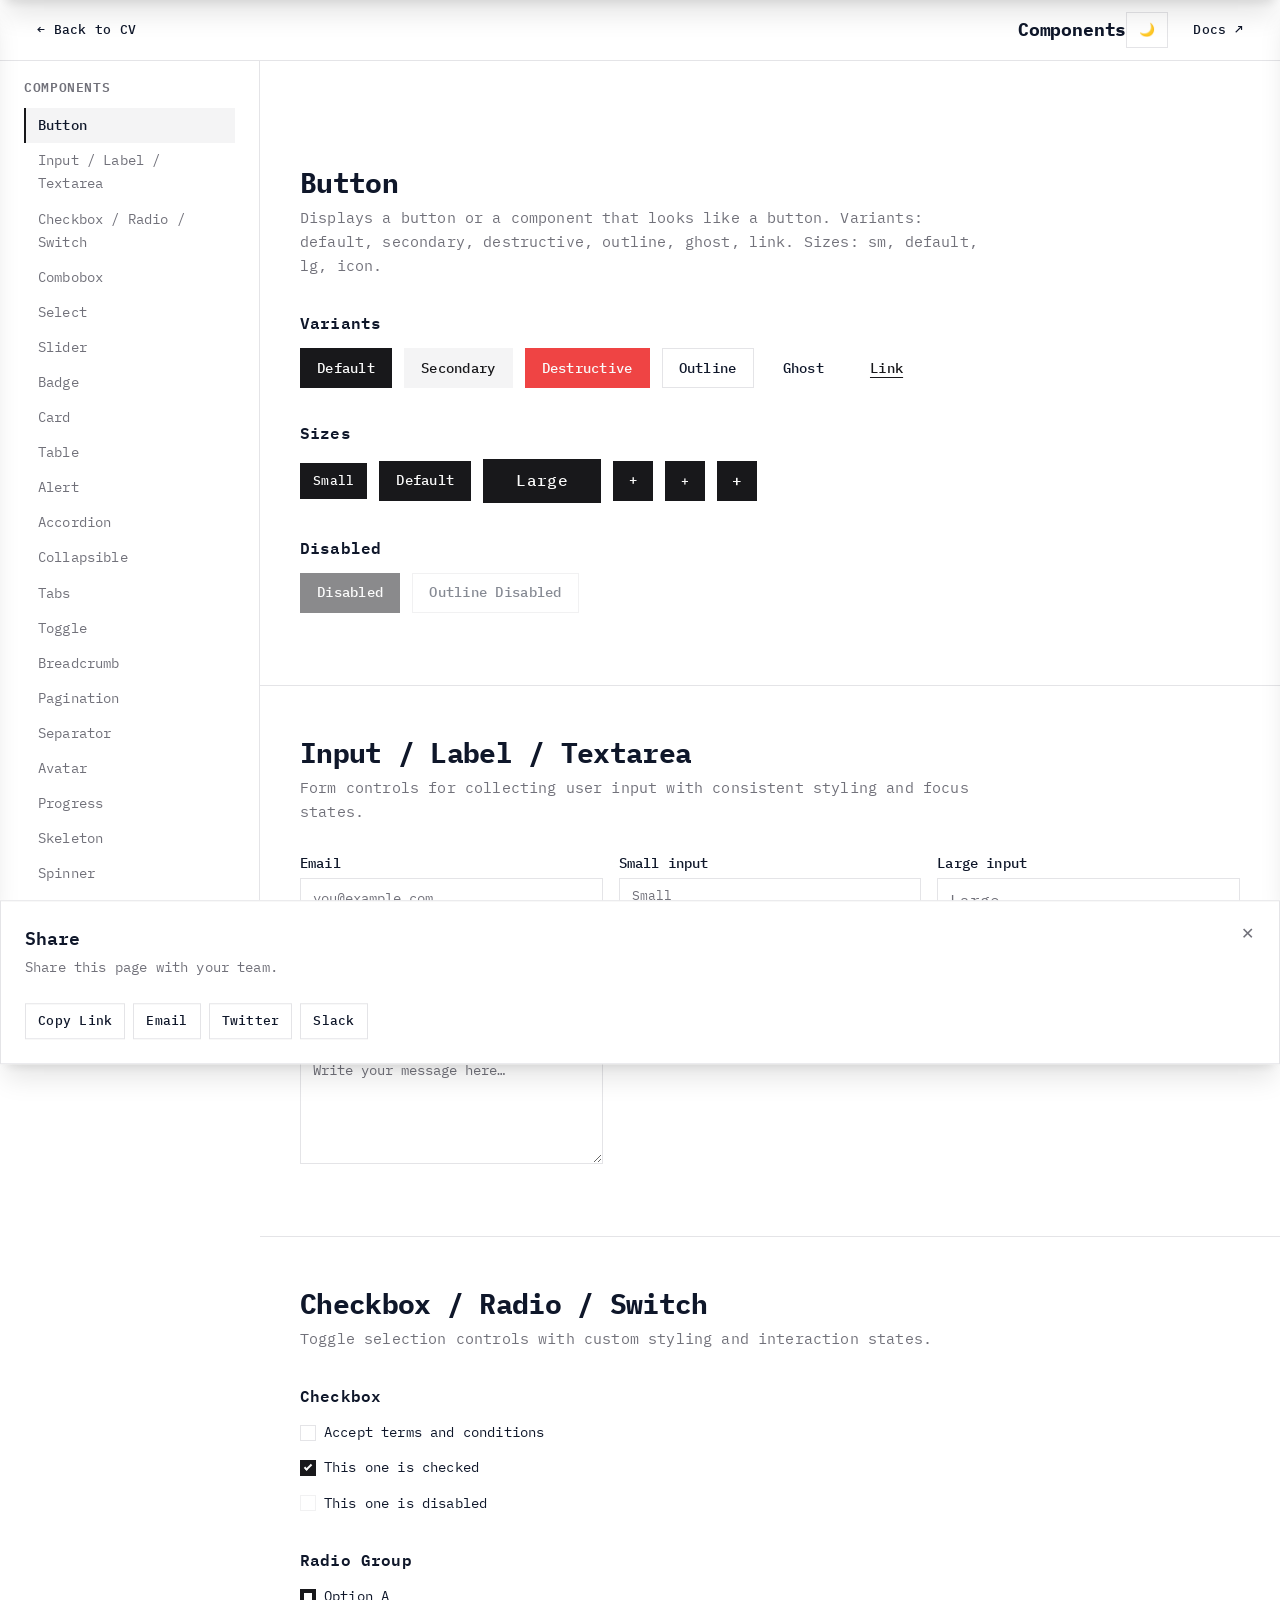
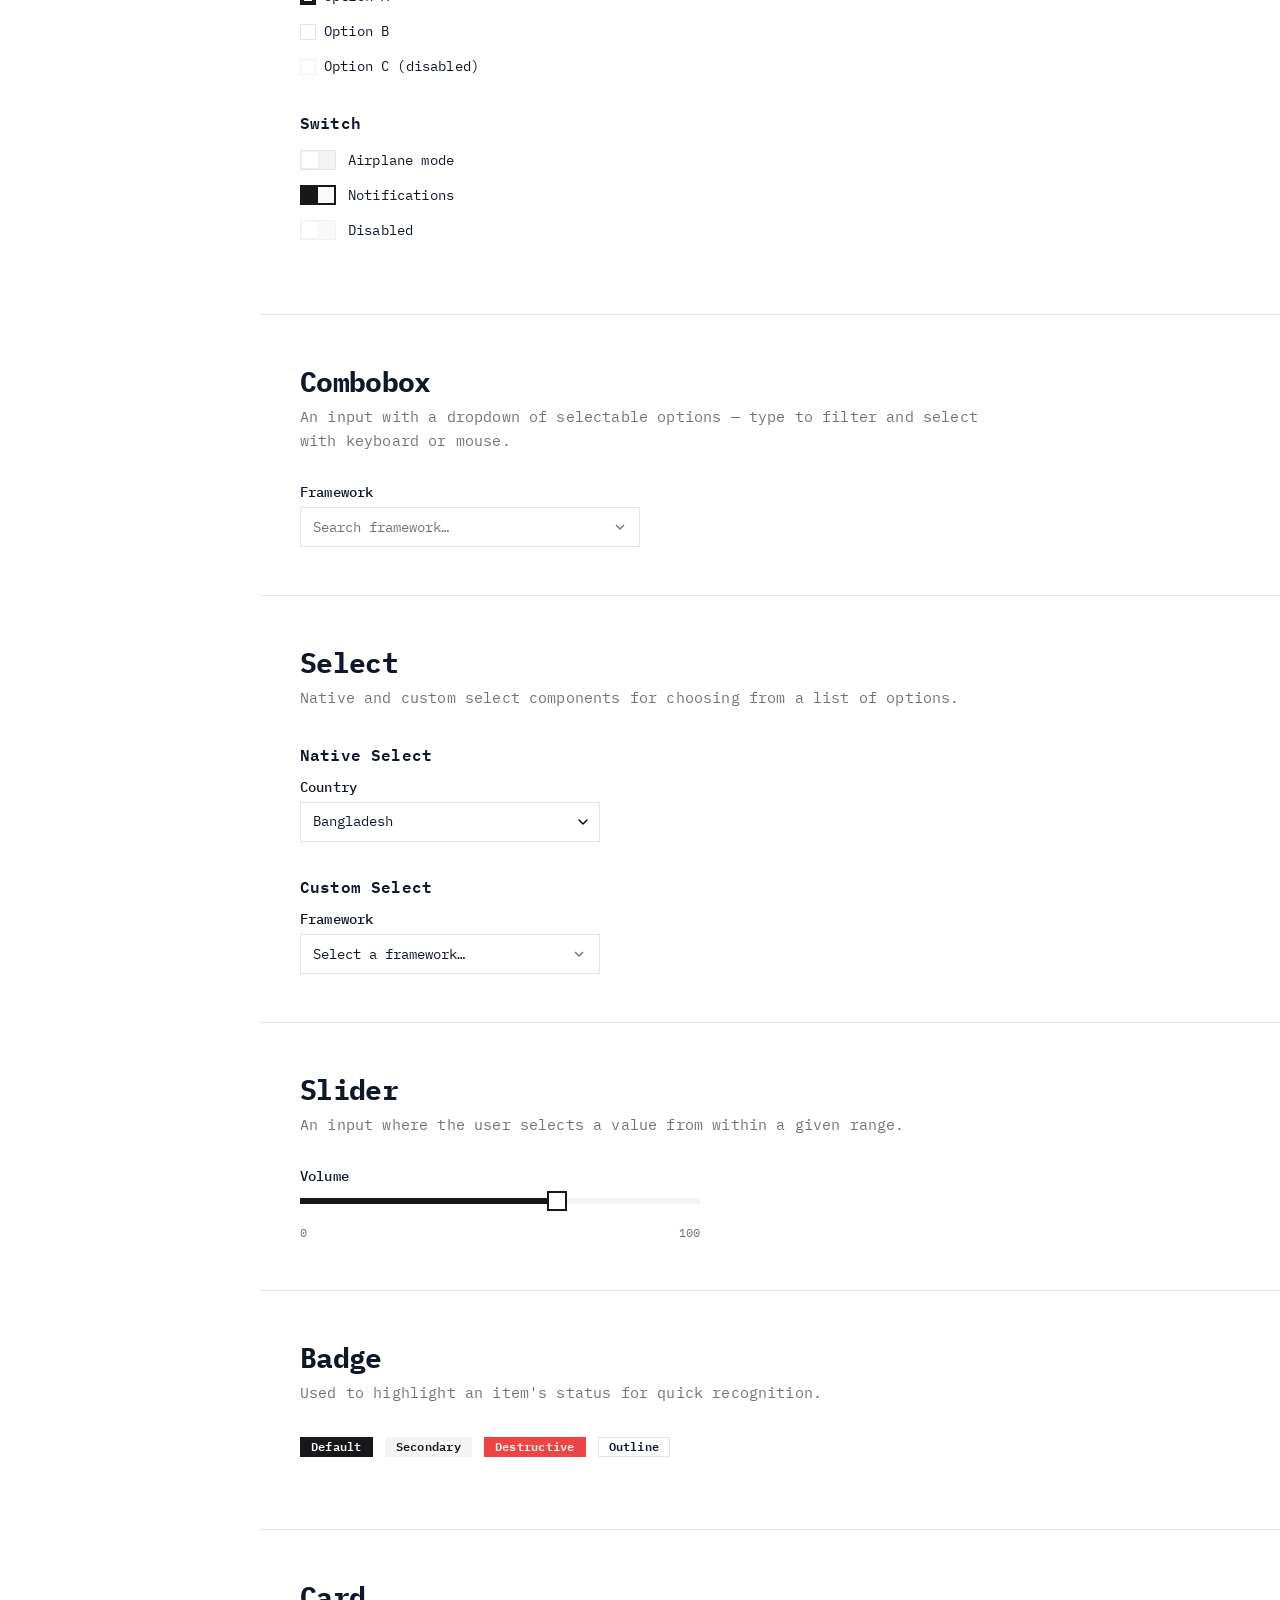
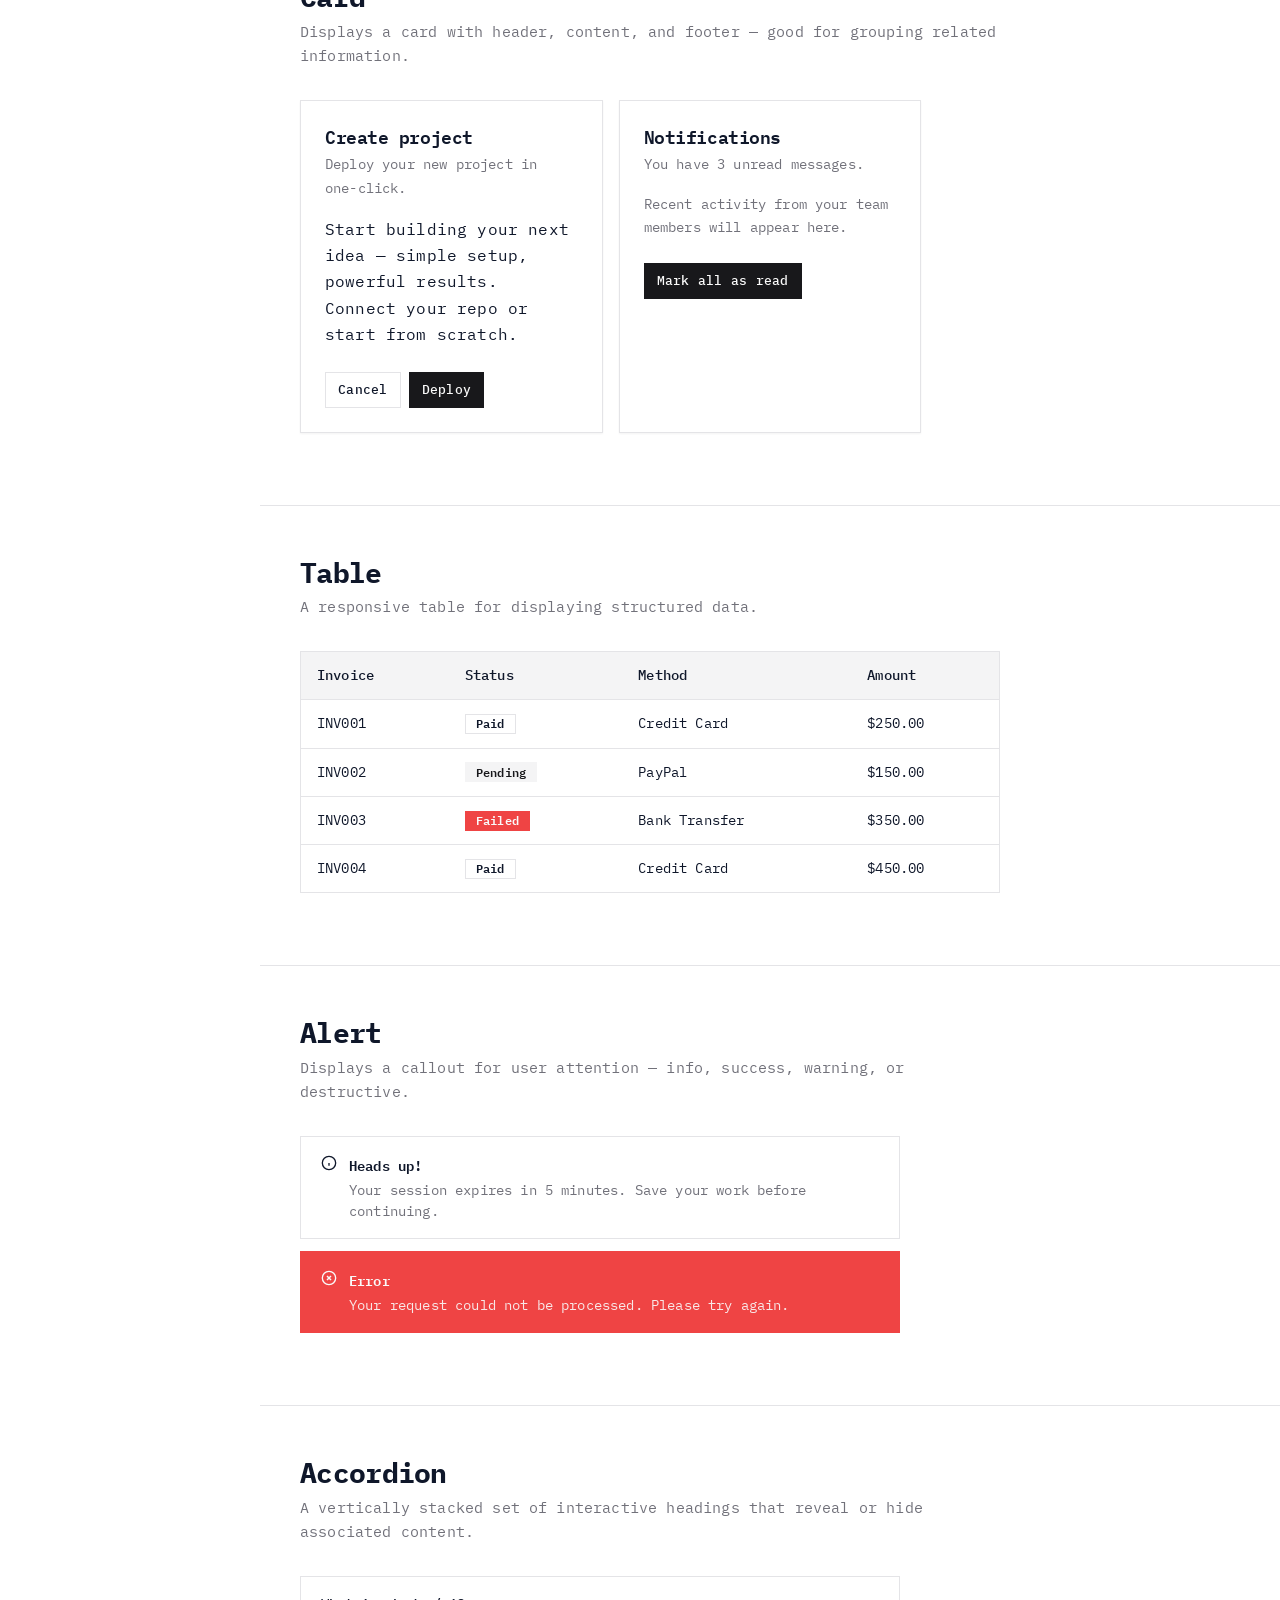
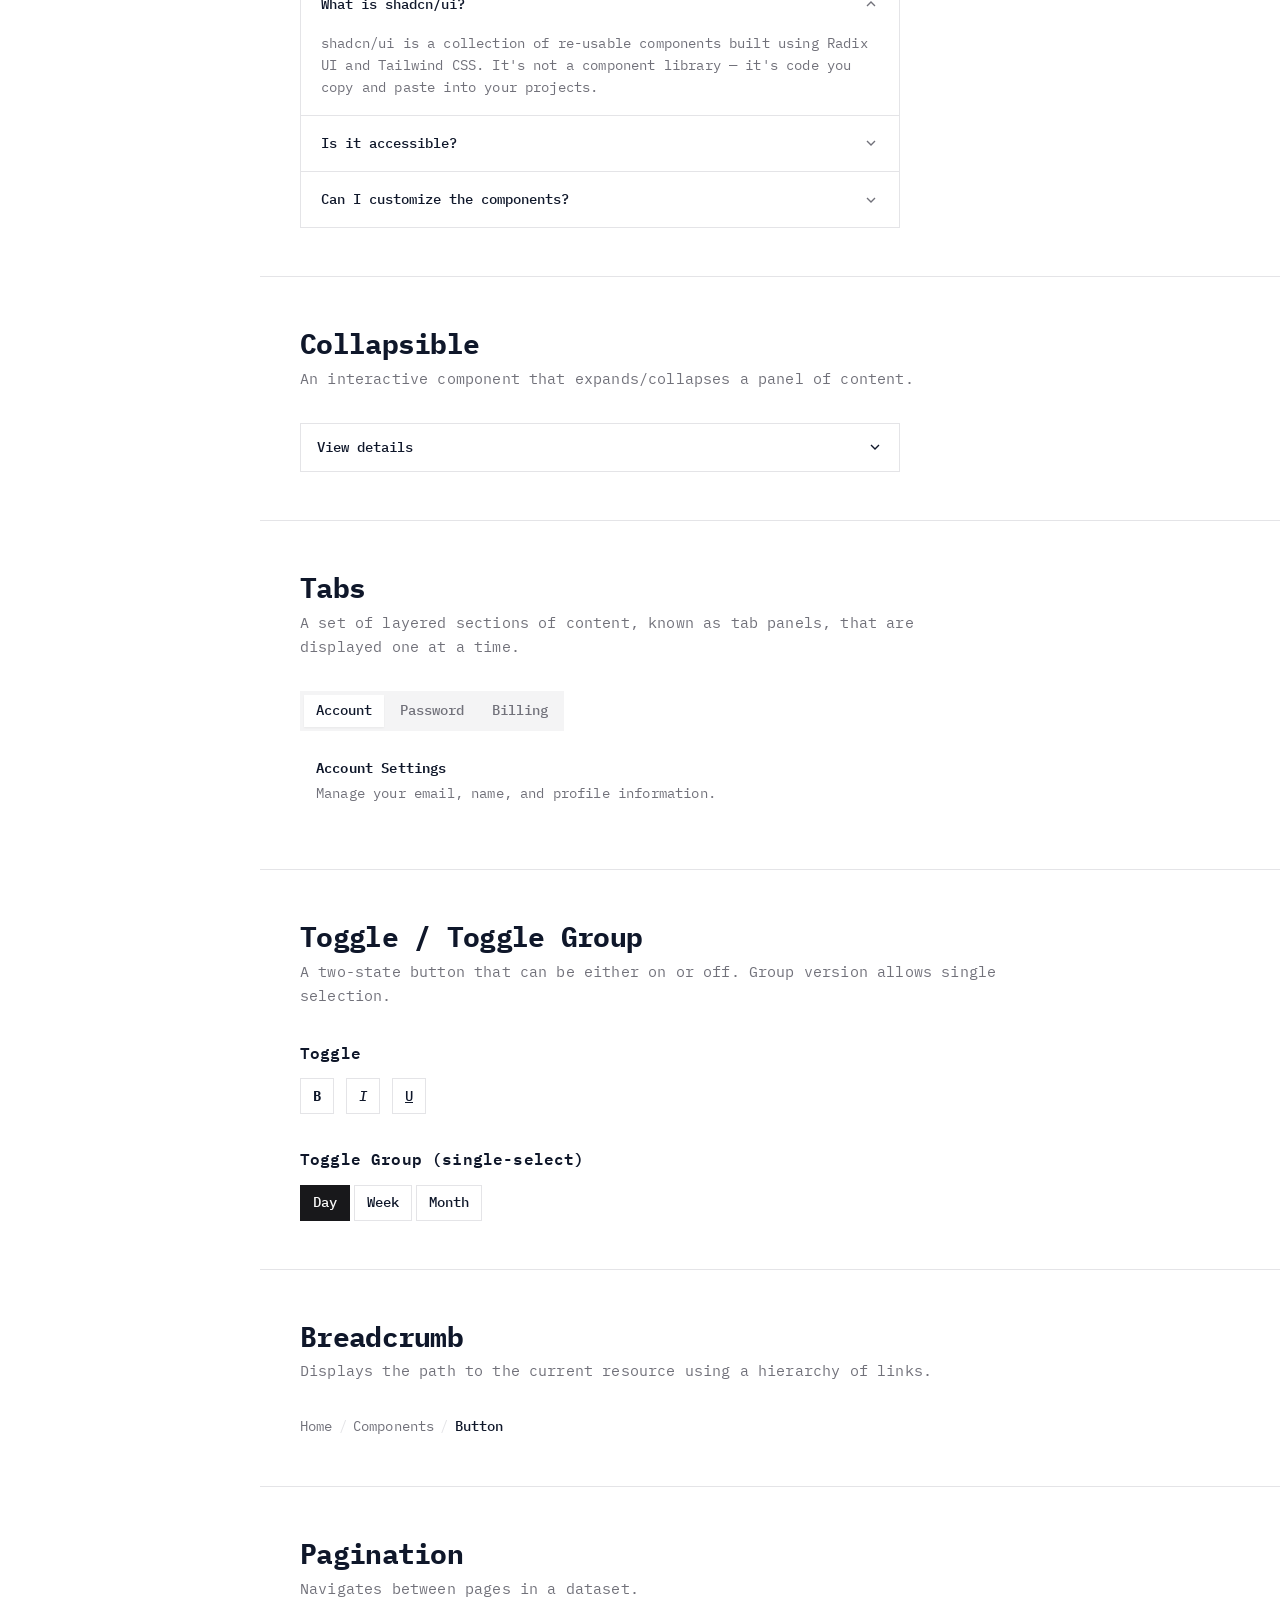
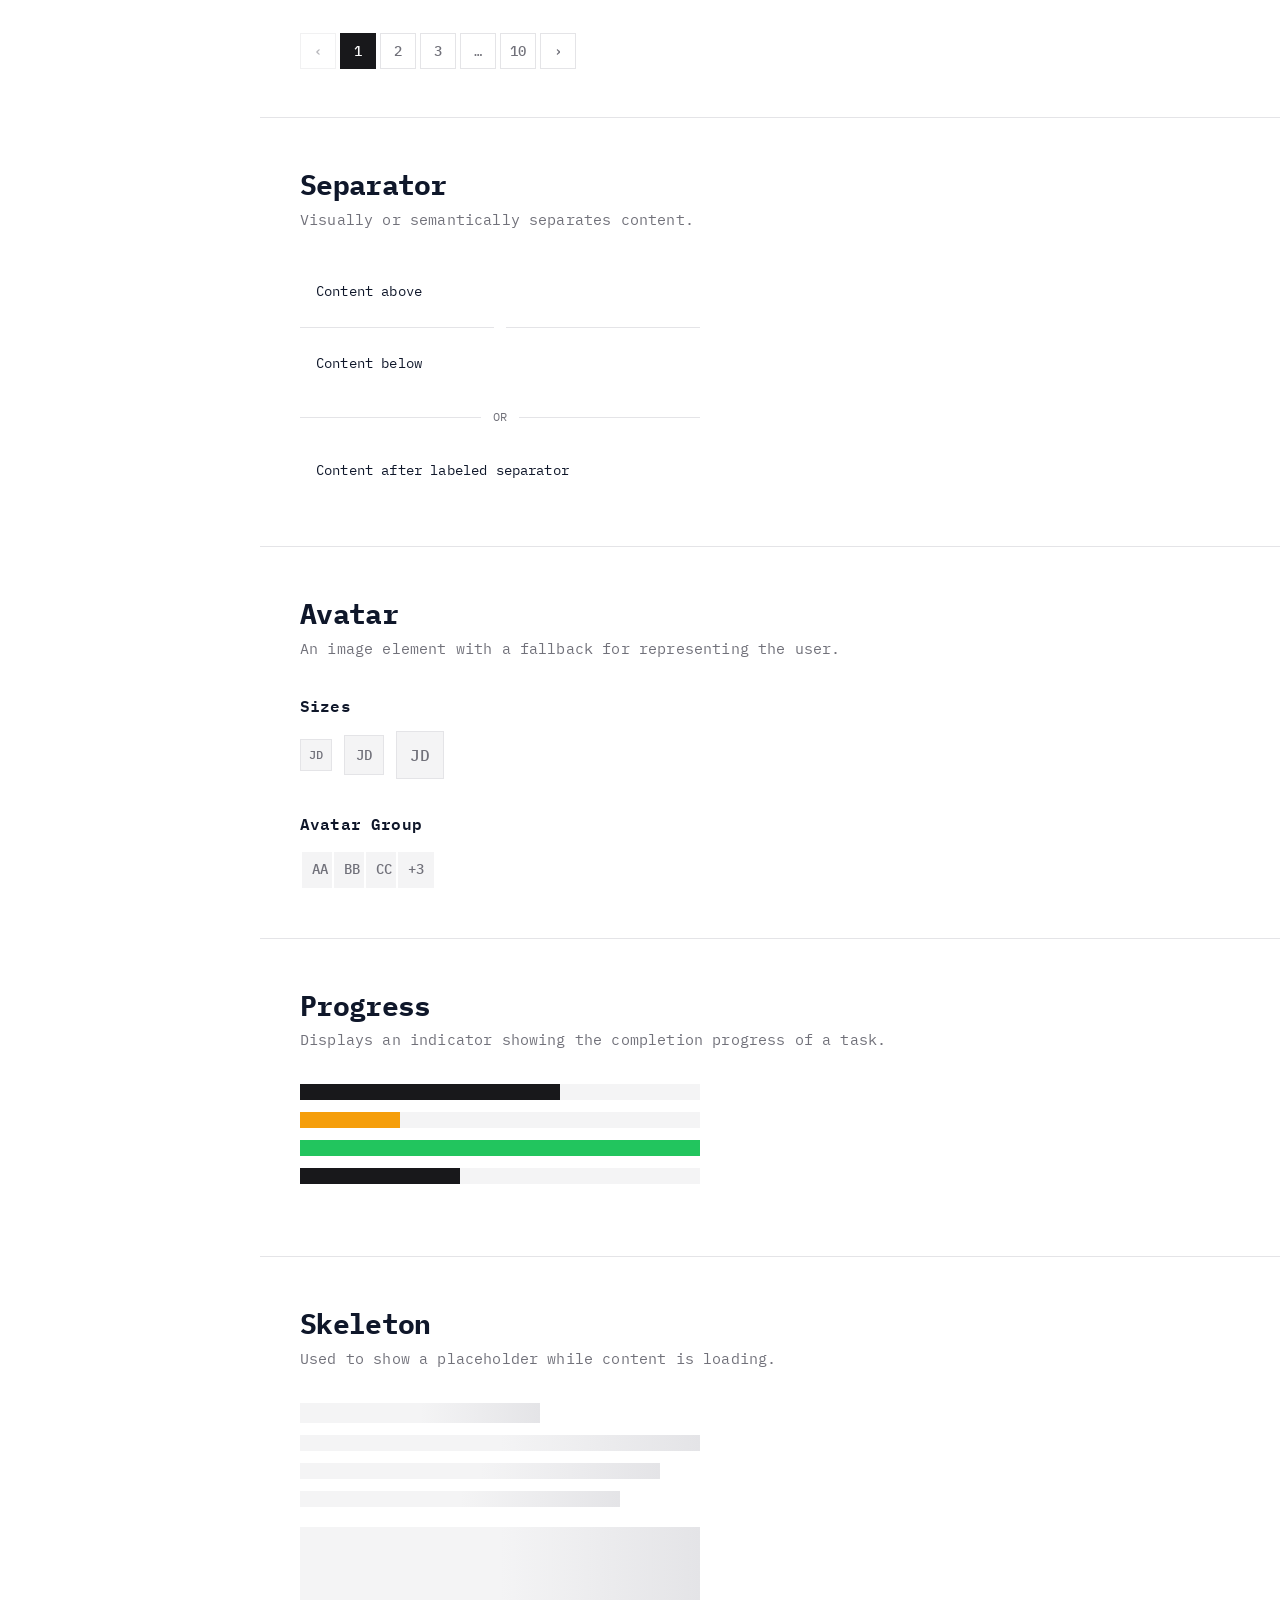
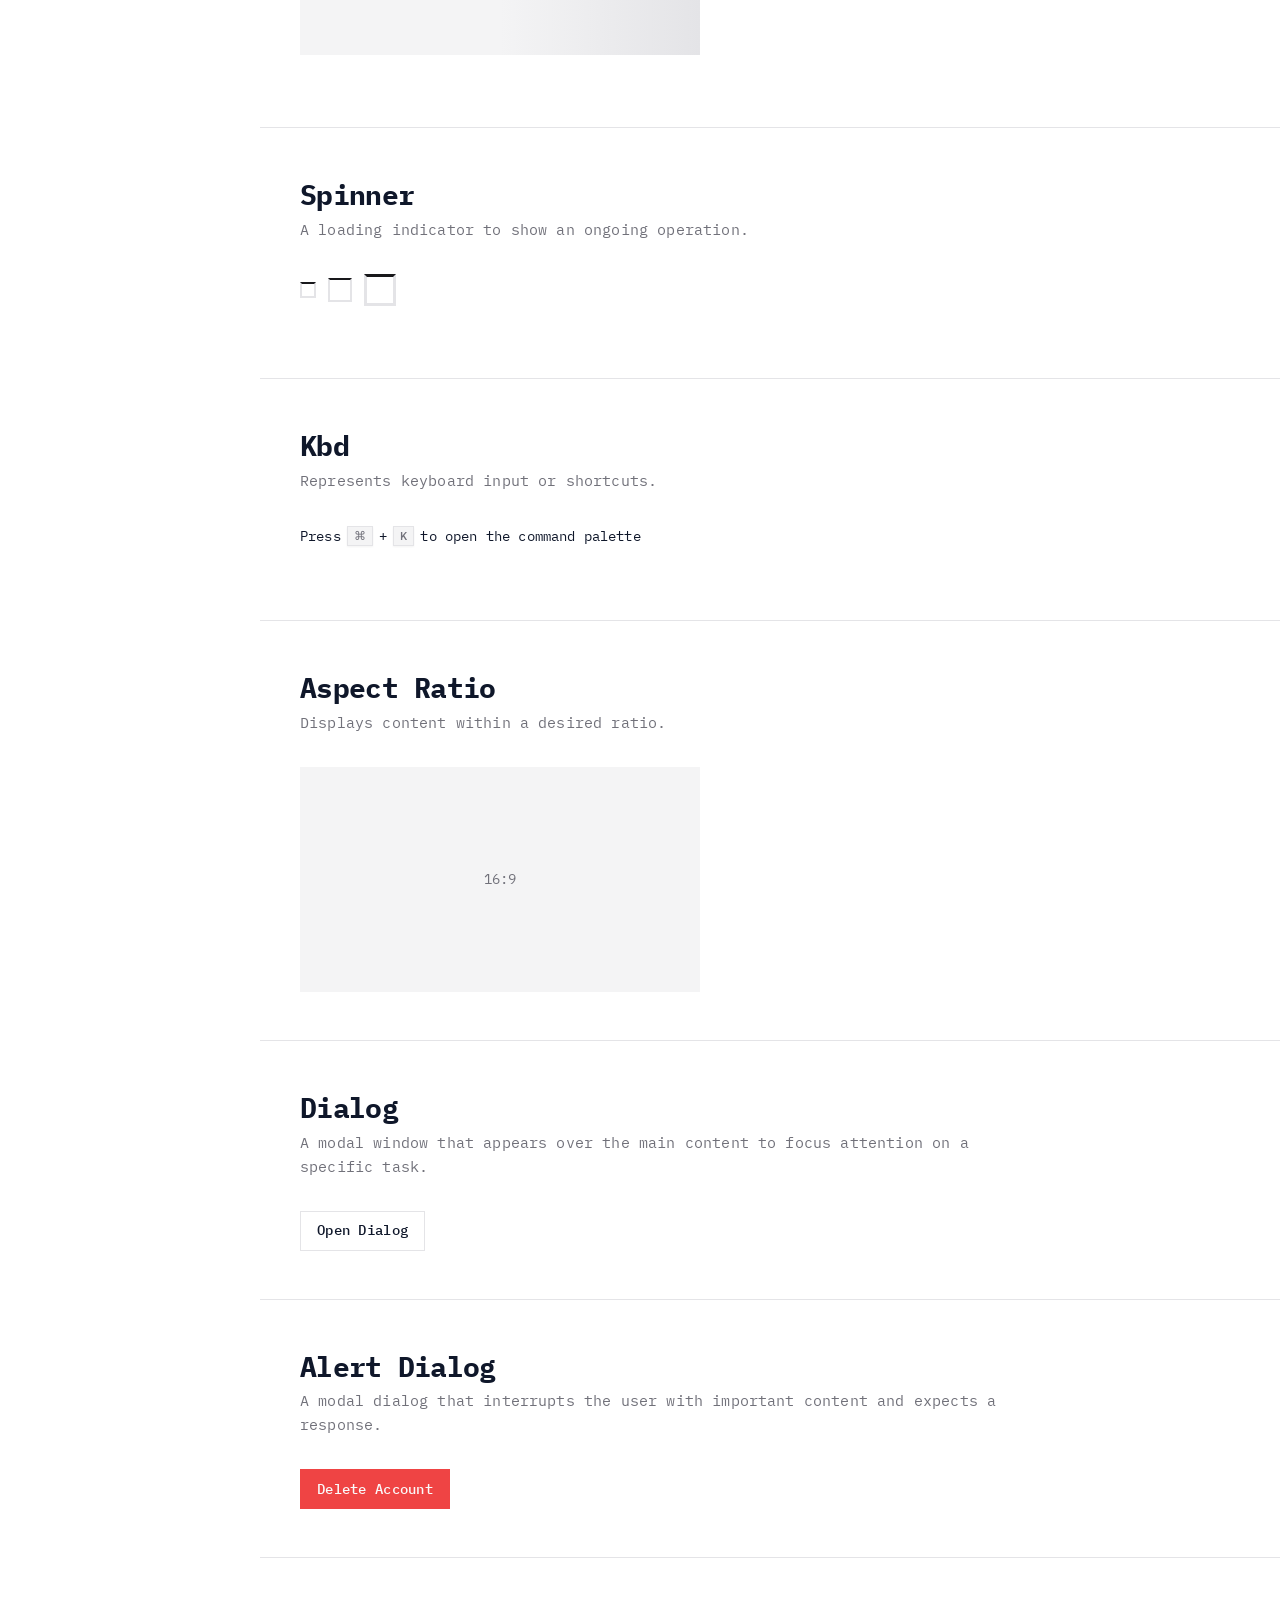
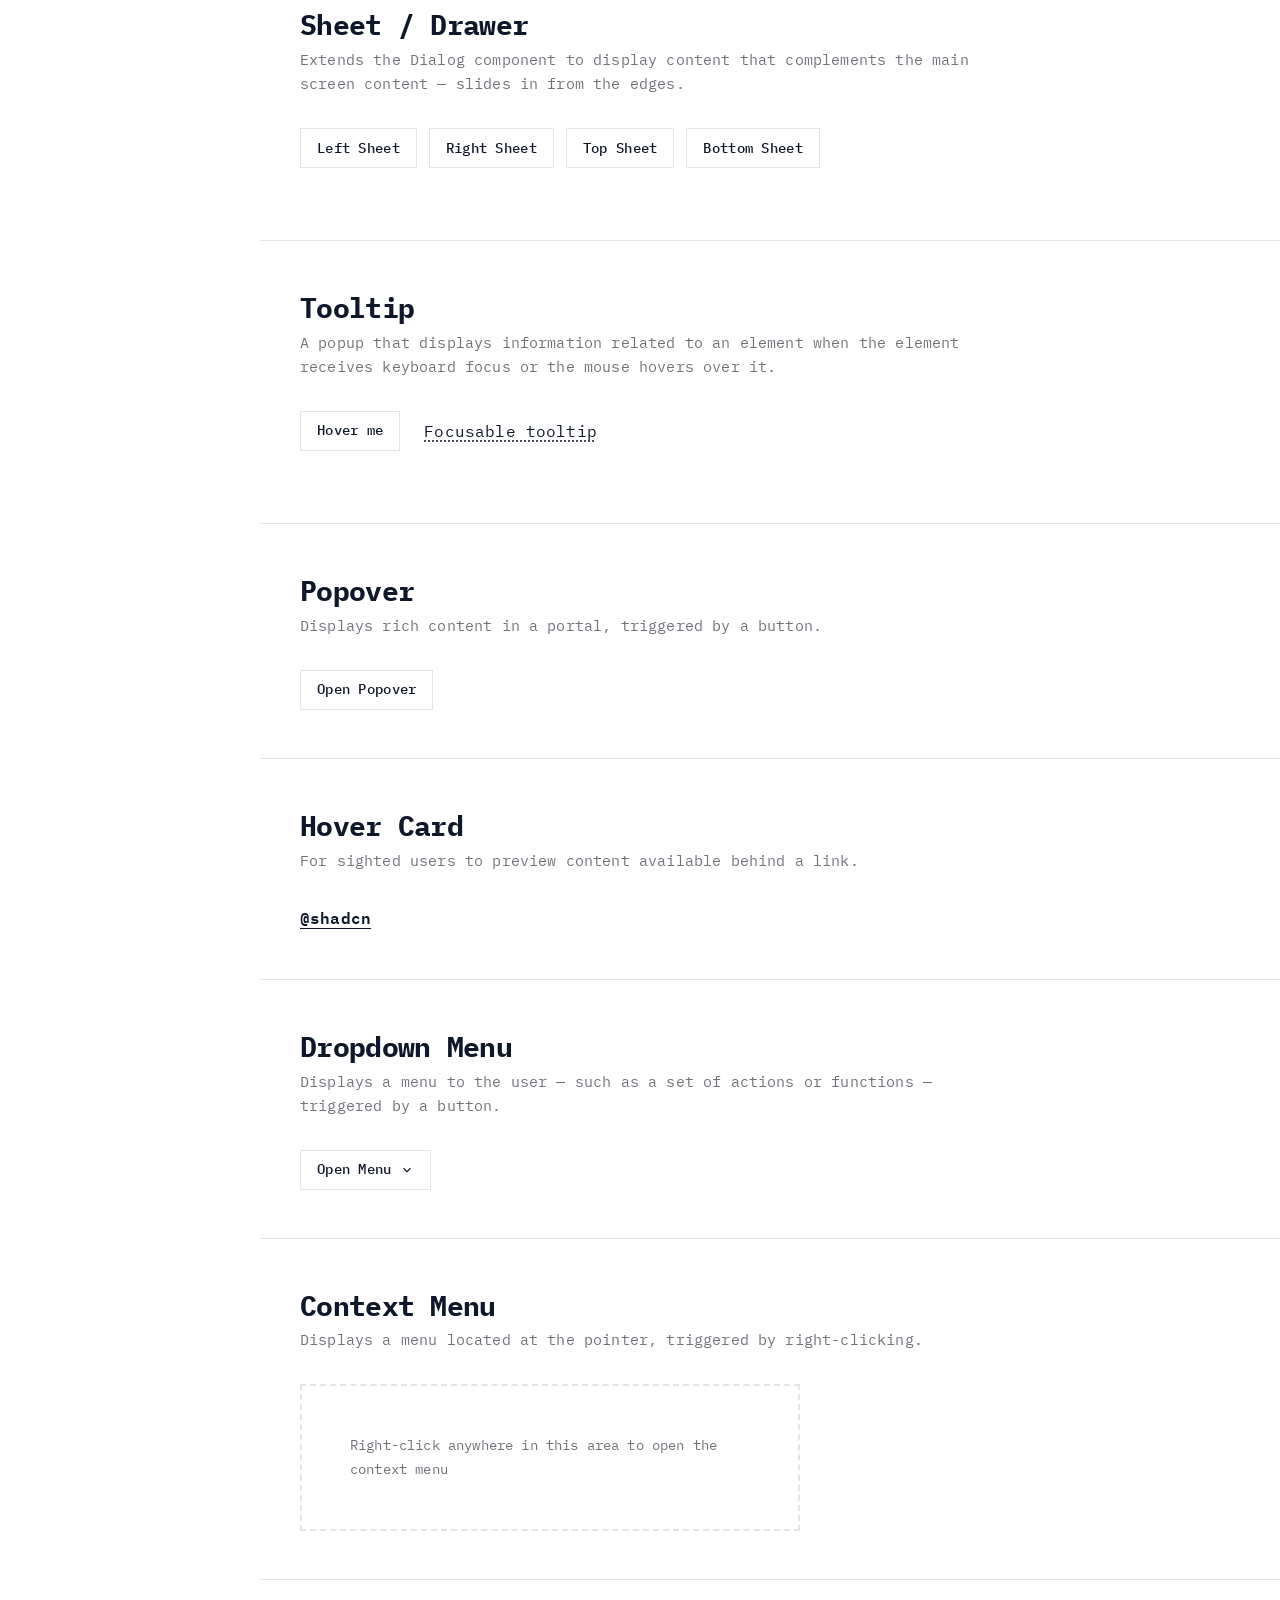
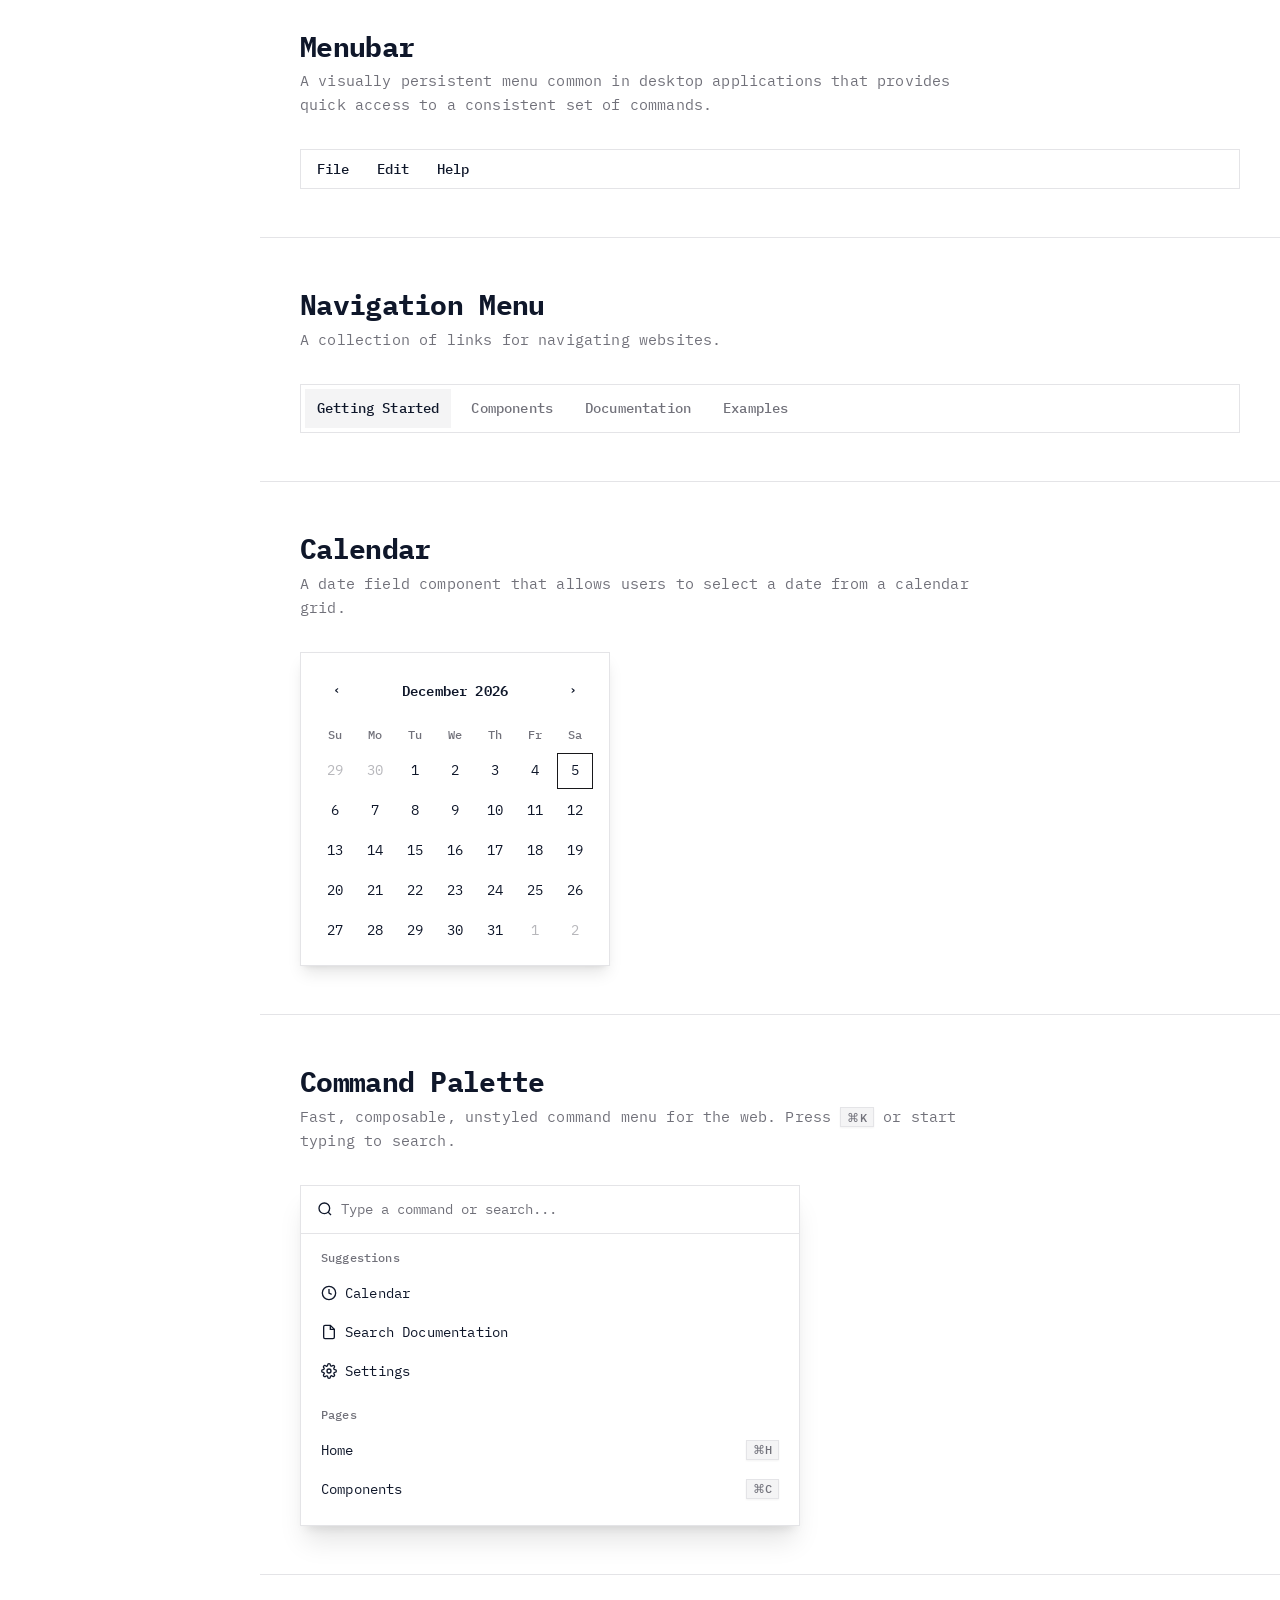
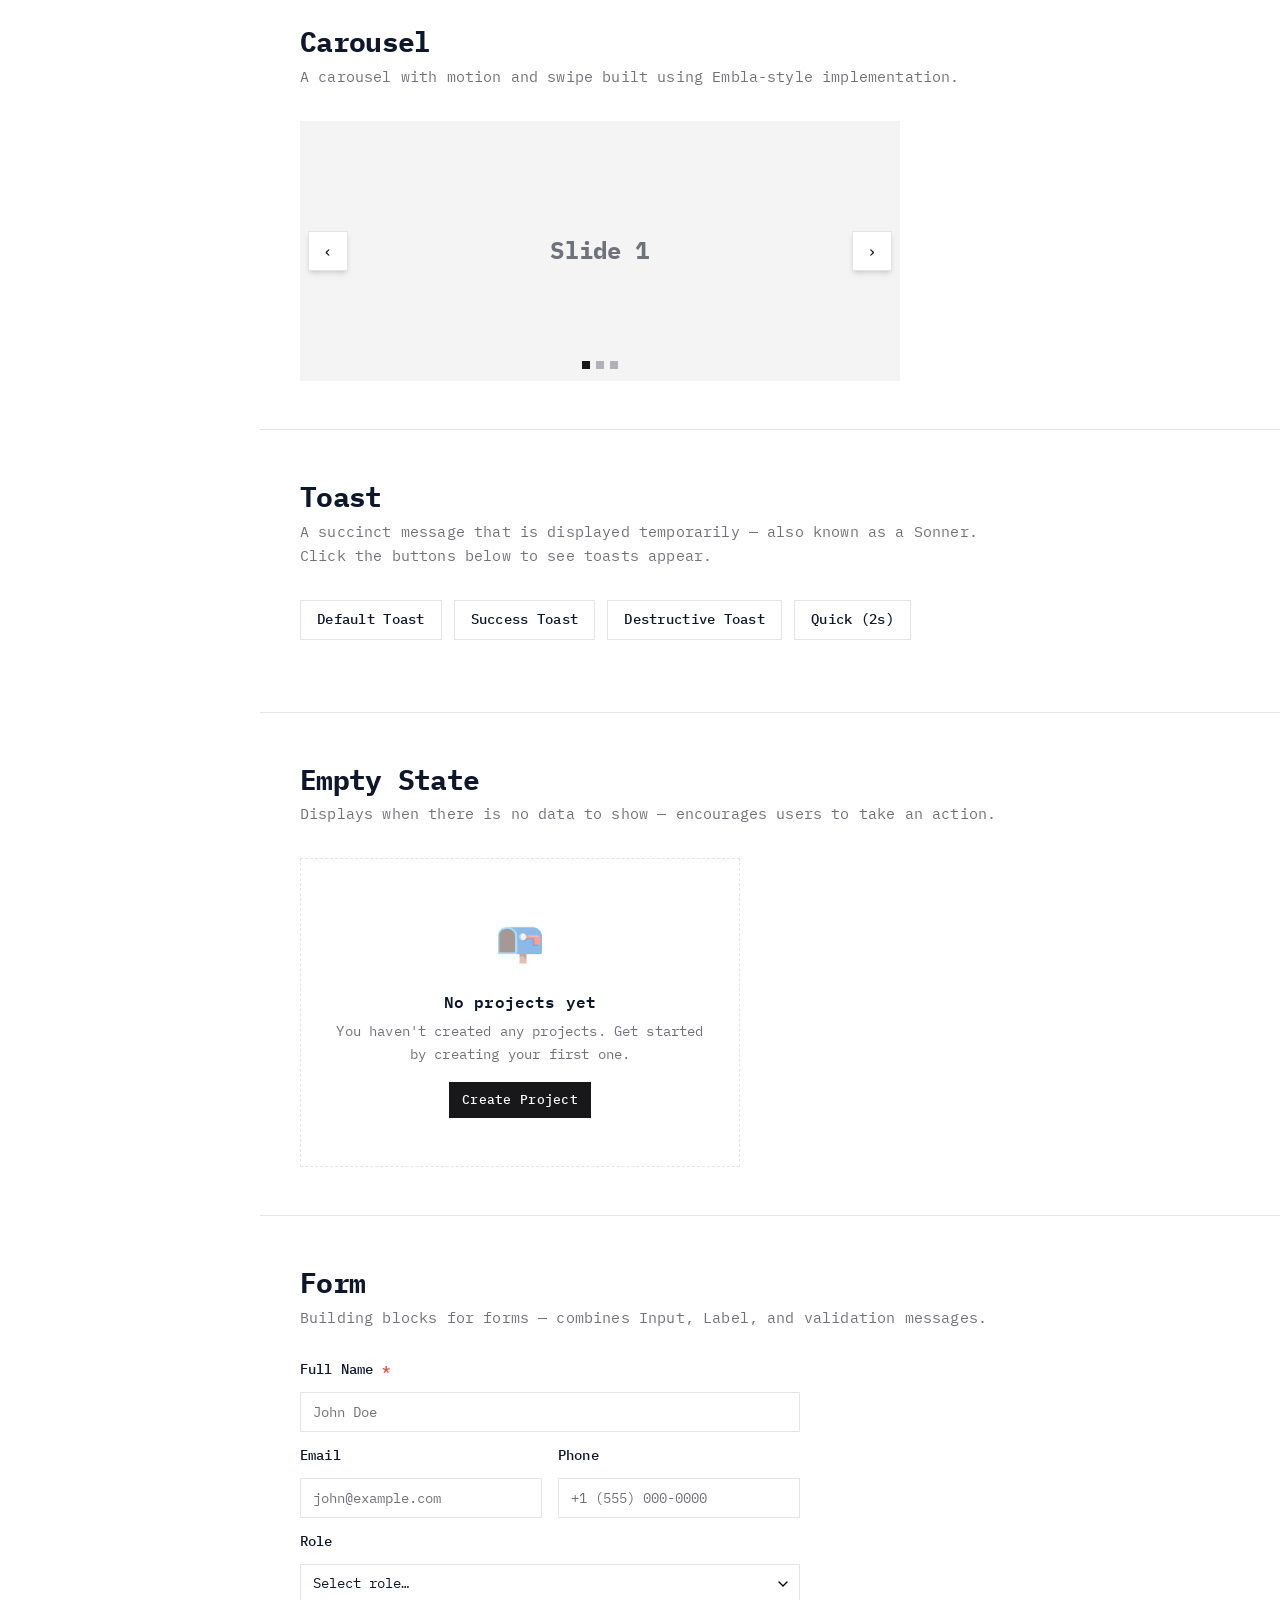
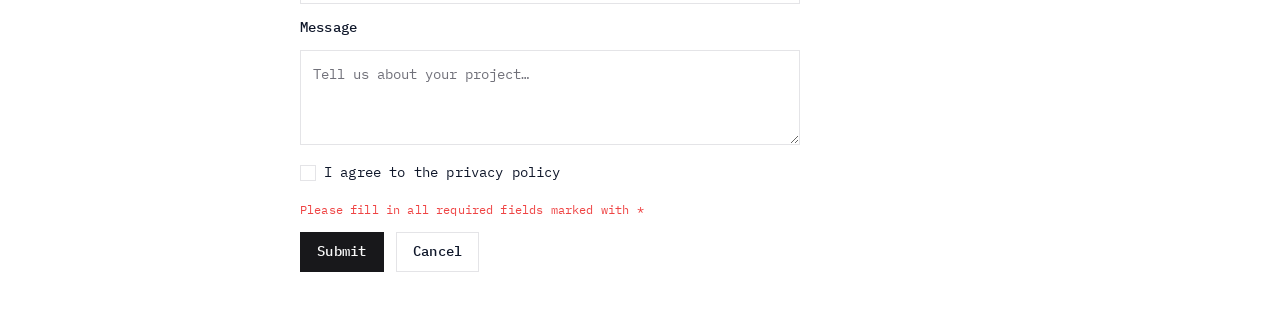
==== components.html @ 5c0d04e4 "feat: brutalist fixes, mono font tuning, theme transitions, extract components to components.html - " ====
<!DOCTYPE html>
<html lang="en">
<head>
    <meta charset="UTF-8">
    <meta name="viewport" content="width=device-width, initial-scale=1.0">
    <meta name="description" content="shadcn/ui — Pure CSS & JavaScript component replicas">
    <title>shadcn/ui — Components</title>
    <link rel="preconnect" href="https://fonts.googleapis.com">
    <link rel="preconnect" href="https://fonts.gstatic.com" crossorigin>
    <link href="https://fonts.googleapis.com/css2?family=IBM+Plex+Mono:wght@400;500;600;700&display=swap" rel="stylesheet">
    <link rel="stylesheet" href="style.css">
    <style>
        /* Demo layout overrides — sticky header */
        .demo-header {
            position: sticky; top: 0; z-index: 45;
            background: var(--background);
            border-bottom: 1px solid var(--border);
            padding: 0.75rem 1.5rem;
            display: flex; align-items: center; justify-content: space-between;
        }
        .demo-header h1 { font-size: 1.125rem; font-weight: 700; }
        .demo-header-actions { display: flex; align-items: center; gap: 0.75rem; }
        .demo-sidebar {
            position: fixed; top: 55px; left: 0; bottom: 0;
            width: 260px;
            border-right: 1px solid var(--border);
            background: var(--background);
            padding: 1.5rem;
            overflow-y: auto;
            z-index: 40;
        }
        .demo-sidebar h2 { font-size: 0.8rem; font-weight: 600; color: var(--muted-foreground); text-transform: uppercase; letter-spacing: 0.05em; margin-bottom: 0.75rem; margin-top: 1rem; }
        .demo-sidebar h2:first-child { margin-top: 0; }
        .demo-sidebar a {
            display: block;
            padding: 0.375rem 0.75rem;
            border-radius: var(--radius);
            font-size: 0.875rem;
            color: var(--muted-foreground);
            transition: all 150ms;
            border-left: 2px solid transparent;
        }
        .demo-sidebar a:hover { background: var(--accent); color: var(--accent-foreground); }
        .demo-sidebar a.active { background: var(--accent); color: var(--foreground); border-left-color: var(--primary); font-weight: 500; }
        .demo-main { margin-left: 260px; margin-top: 55px; }

        /* Section spacing */
        .demo-section { padding: 3rem 2.5rem; border-bottom: 1px solid var(--border); }
        .demo-section:last-child { border-bottom: none; }
        .demo-section-title {
            font-size: 1.75rem; font-weight: 700; margin-bottom: 0.25rem;
            color: var(--foreground); letter-spacing: -0.025em;
        }
        .demo-section-desc {
            font-size: 0.9375rem; color: var(--muted-foreground); margin-bottom: 2rem;
            line-height: 1.6; max-width: 44rem;
        }
        .demo-subtitle {
            font-size: 1rem; font-weight: 600; color: var(--foreground);
            margin-bottom: 0.75rem; margin-top: 2rem;
        }
        .demo-subtitle:first-child { margin-top: 0; }

        /* Component showcase grids */
        .demo-row { display: flex; flex-wrap: wrap; gap: 0.75rem; align-items: center; margin-bottom: 1.5rem; }
        .demo-col { display: flex; flex-direction: column; gap: 0.75rem; margin-bottom: 1.5rem; }
        .demo-card-row { display: grid; grid-template-columns: repeat(auto-fill, minmax(280px, 1fr)); gap: 1rem; margin-bottom: 1.5rem; }
        .demo-table-wrap { max-width: 700px; margin-bottom: 1.5rem; }

        /* Context menu target */
        .context-target {
            display: flex; align-items: center; justify-content: center;
            padding: 3rem; border: 2px dashed var(--border); border-radius: var(--radius);
            color: var(--muted-foreground); font-size: 0.875rem; user-select: none;
            transition: all 150ms;
        }
        .context-target:hover { border-color: var(--ring); color: var(--foreground); background: var(--accent); }

        /* Carousel demo slides */
        .carousel-demo-slide {
            display: flex; align-items: center; justify-content: center;
            height: 260px; background: var(--muted); font-size: 1.5rem;
            font-weight: 700; color: var(--muted-foreground); border-radius: var(--radius);
        }

        /* Scroll area demo */
        .scroll-demo-content { height: 180px; padding: 1rem; }
        .scroll-demo-content p { margin-bottom: 0.75rem; font-size: 0.875rem; }

        /* Avatar group */
        .avatar-label-row { display: flex; align-items: center; gap: 1rem; margin-bottom: 1rem; }

        /* Responsive */
        @media (max-width: 768px) {
            .demo-sidebar { display: none; }
            .demo-main { margin-left: 0; }
            .demo-section { padding: 2rem 1rem; }
            .demo-section-title { font-size: 1.35rem; }
        }
    </style>
</head>
<body>

<!-- ======= HEADER ======= -->
<header class="demo-header">
    <a href="index.html" class="btn btn-ghost btn-sm" style="margin-right:auto;">← Back to CV</a>
    <h1>Components</h1>
    <div class="demo-header-actions">
        <button class="btn btn-outline btn-sm" id="themeToggle" aria-label="Toggle dark mode">🌙</button>
        <a href="https://ui.shadcn.com/docs/components" class="btn btn-ghost btn-sm" target="_blank" rel="noopener">
            Docs ↗
        </a>
    </div>
</header>

<!-- ======= SIDEBAR ======= -->
<aside class="demo-sidebar">
    <h2>Components</h2>
    <a href="#button">Button</a>
    <a href="#input">Input / Label / Textarea</a>
    <a href="#checkbox-check">Checkbox / Radio / Switch</a>
    <a href="#combobox">Combobox</a>
    <a href="#select">Select</a>
    <a href="#slider">Slider</a>
    <a href="#badge">Badge</a>
    <a href="#card">Card</a>
    <a href="#table">Table</a>
    <a href="#alert">Alert</a>
    <a href="#accordion">Accordion</a>
    <a href="#collapsible">Collapsible</a>
    <a href="#tabs">Tabs</a>
    <a href="#toggle">Toggle</a>
    <a href="#breadcrumb">Breadcrumb</a>
    <a href="#pagination">Pagination</a>
    <a href="#separator">Separator</a>
    <a href="#avatar">Avatar</a>
    <a href="#progress">Progress</a>
    <a href="#skeleton">Skeleton</a>
    <a href="#spinner">Spinner</a>
    <a href="#kbd">Kbd</a>
    <a href="#aspect">Aspect Ratio</a>
    <a href="#dialog">Dialog</a>
    <a href="#alertdialog">Alert Dialog</a>
    <a href="#sheet">Sheet / Drawer</a>
    <a href="#tooltip">Tooltip</a>
    <a href="#popover">Popover</a>
    <a href="#hovercard">Hover Card</a>
    <a href="#dropdown">Dropdown Menu</a>
    <a href="#contextmenu">Context Menu</a>
    <a href="#menubar">Menubar</a>
    <a href="#navmenu">Navigation Menu</a>
    <a href="#calendar">Calendar</a>
    <a href="#command">Command Palette</a>
    <a href="#carousel">Carousel</a>
    <a href="#toast-demo">Toast</a>
    <a href="#empty-state">Empty State</a>
    <a href="#form-demo">Form</a>
</aside>

<!-- ======= MAIN CONTENT ======= -->
<main class="demo-main">

<!-- ========== BUTTON ========== -->
<section class="demo-section" id="button">
    <h2 class="demo-section-title">Button</h2>
    <p class="demo-section-desc">Displays a button or a component that looks like a button. Variants: default, secondary, destructive, outline, ghost, link. Sizes: sm, default, lg, icon.</p>

    <p class="demo-subtitle">Variants</p>
    <div class="demo-row">
        <button class="btn">Default</button>
        <button class="btn btn-secondary">Secondary</button>
        <button class="btn btn-destructive">Destructive</button>
        <button class="btn btn-outline">Outline</button>
        <button class="btn btn-ghost">Ghost</button>
        <button class="btn btn-link">Link</button>
    </div>

    <p class="demo-subtitle">Sizes</p>
    <div class="demo-row">
        <button class="btn btn-sm">Small</button>
        <button class="btn">Default</button>
        <button class="btn btn-lg">Large</button>
        <button class="btn btn-icon">+</button>
        <button class="btn btn-icon btn-sm">+</button>
        <button class="btn btn-icon btn-lg">+</button>
    </div>

    <p class="demo-subtitle">Disabled</p>
    <div class="demo-row">
        <button class="btn" disabled>Disabled</button>
        <button class="btn btn-outline" disabled>Outline Disabled</button>
    </div>
</section>

<!-- ========== INPUT / LABEL / TEXTAREA ========== -->
<section class="demo-section" id="input">
    <h2 class="demo-section-title">Input / Label / Textarea</h2>
    <p class="demo-section-desc">Form controls for collecting user input with consistent styling and focus states.</p>

    <div class="demo-card-row">
        <div>
            <label class="label" for="demo-input">Email</label>
            <input class="input" id="demo-input" type="email" placeholder="you@example.com">
        </div>
        <div>
            <label class="label" for="demo-input-sm">Small input</label>
            <input class="input input-sm" id="demo-input-sm" type="text" placeholder="Small">
        </div>
        <div>
            <label class="label" for="demo-input-lg">Large input</label>
            <input class="input input-lg" id="demo-input-lg" type="text" placeholder="Large">
        </div>
        <div>
            <label class="label" for="demo-input-disabled">Disabled</label>
            <input class="input" id="demo-input-disabled" type="text" value="Can't edit" disabled>
        </div>
    </div>

    <div class="demo-card-row">
        <div>
            <label class="label label-required" for="demo-textarea">Message</label>
            <textarea class="textarea" id="demo-textarea" placeholder="Write your message here…" rows="4"></textarea>
        </div>
    </div>
</section>

<!-- ========== CHECKBOX / RADIO / SWITCH ========== -->
<section class="demo-section" id="checkbox-check">
    <h2 class="demo-section-title">Checkbox / Radio / Switch</h2>
    <p class="demo-section-desc">Toggle selection controls with custom styling and interaction states.</p>

    <p class="demo-subtitle">Checkbox</p>
    <div class="demo-col">
        <label style="display:flex;align-items:center;gap:0.5rem;font-size:.875rem;">
            <input class="checkbox" type="checkbox"> Accept terms and conditions
        </label>
        <label style="display:flex;align-items:center;gap:0.5rem;font-size:.875rem;">
            <input class="checkbox" type="checkbox" checked> This one is checked
        </label>
        <label style="display:flex;align-items:center;gap:0.5rem;font-size:.875rem;">
            <input class="checkbox" type="checkbox" disabled> This one is disabled
        </label>
    </div>

    <p class="demo-subtitle">Radio Group</p>
    <div class="demo-col">
        <label style="display:flex;align-items:center;gap:0.5rem;font-size:.875rem;">
            <input class="radio" type="radio" name="demo-radio" checked> Option A
        </label>
        <label style="display:flex;align-items:center;gap:0.5rem;font-size:.875rem;">
            <input class="radio" type="radio" name="demo-radio"> Option B
        </label>
        <label style="display:flex;align-items:center;gap:0.5rem;font-size:.875rem;">
            <input class="radio" type="radio" name="demo-radio" disabled> Option C (disabled)
        </label>
    </div>

    <p class="demo-subtitle">Switch</p>
    <div class="demo-col">
        <label style="display:flex;align-items:center;gap:0.75rem;font-size:.875rem;">
            <input class="switch" type="checkbox" role="switch" aria-label="Airplane mode"> Airplane mode
        </label>
        <label style="display:flex;align-items:center;gap:0.75rem;font-size:.875rem;">
            <input class="switch" type="checkbox" role="switch" checked aria-label="Notifications"> Notifications
        </label>
        <label style="display:flex;align-items:center;gap:0.75rem;font-size:.875rem;">
            <input class="switch" type="checkbox" role="switch" disabled aria-label="Disabled"> Disabled
        </label>
    </div>
</section>

<!-- ========== COMBOBOX ========== -->
<section class="demo-section" id="combobox">
    <h2 class="demo-section-title">Combobox</h2>
    <p class="demo-section-desc">An input with a dropdown of selectable options — type to filter and select with keyboard or mouse.</p>

    <div style="max-width:340px;">
        <label class="label" for="combobox-demo">Framework</label>
        <div class="combobox" data-combobox>
            <div class="combobox-trigger">
                <input class="combobox-input" id="combobox-demo" type="text" placeholder="Search framework…" autocomplete="off" role="combobox" aria-expanded="false" aria-haspopup="listbox" aria-autocomplete="list">
                <button class="combobox-chevron" tabindex="-1" aria-label="Toggle options">
                    <svg xmlns="http://www.w3.org/2000/svg" width="16" height="16" viewBox="0 0 24 24" fill="none" stroke="currentColor" stroke-width="2"><polyline points="6 9 12 15 18 9"/></svg>
                </button>
            </div>
            <div class="combobox-menu" role="listbox">
                <div class="combobox-option" role="option" aria-selected="false" data-value="react">React</div>
                <div class="combobox-option" role="option" aria-selected="false" data-value="vue">Vue</div>
                <div class="combobox-option" role="option" aria-selected="false" data-value="svelte">Svelte</div>
                <div class="combobox-option" role="option" aria-selected="false" data-value="angular">Angular</div>
                <div class="combobox-option" role="option" aria-selected="false" data-value="next">Next.js</div>
                <div class="combobox-option" role="option" aria-selected="false" data-value="nuxt">Nuxt</div>
                <div class="combobox-option" role="option" aria-selected="false" data-value="remix">Remix</div>
                <div class="combobox-option" role="option" aria-selected="false" data-value="astro">Astro</div>
                <div class="combobox-empty" style="display:none;">No framework found.</div>
            </div>
        </div>
    </div>
</section>

<!-- ========== SELECT ========== -->
<section class="demo-section" id="select">
    <h2 class="demo-section-title">Select</h2>
    <p class="demo-section-desc">Native and custom select components for choosing from a list of options.</p>

    <p class="demo-subtitle">Native Select</p>
    <div style="max-width:300px;margin-bottom:1.5rem;">
        <label class="label" for="demo-native-select">Country</label>
        <select class="select" id="demo-native-select">
            <option value="" disabled selected>Select a country…</option>
            <option value="us">United States</option>
            <option value="uk">United Kingdom</option>
            <option value="ca">Canada</option>
            <option value="au">Australia</option>
            <option value="bd" selected>Bangladesh</option>
        </select>
    </div>

    <p class="demo-subtitle">Custom Select</p>
    <div style="max-width:300px;">
        <label class="label">Framework</label>
        <div class="custom-select">
            <button class="custom-select-trigger" aria-expanded="false" aria-haspopup="listbox">
                <span class="select-value">Select a framework…</span>
                <svg xmlns="http://www.w3.org/2000/svg" viewBox="0 0 24 24" fill="none" stroke="currentColor" stroke-width="2"><polyline points="6 9 12 15 18 9"/></svg>
            </button>
            <div class="custom-select-menu" role="listbox">
                <div class="custom-select-option" role="option" aria-selected="false">
                    <span class="check-icon">✓</span> React
                </div>
                <div class="custom-select-option" role="option" aria-selected="false">
                    <span class="check-icon">✓</span> Vue
                </div>
                <div class="custom-select-option" role="option" aria-selected="false">
                    <span class="check-icon">✓</span> Svelte
                </div>
                <div class="custom-select-option" role="option" aria-selected="false">
                    <span class="check-icon">✓</span> Angular
                </div>
            </div>
        </div>
    </div>
</section>

<!-- ========== SLIDER ========== -->
<section class="demo-section" id="slider">
    <h2 class="demo-section-title">Slider</h2>
    <p class="demo-section-desc">An input where the user selects a value from within a given range.</p>
    <div style="max-width:400px;">
        <label class="label">Volume</label>
        <input class="slider" type="range" min="0" max="100" value="65" aria-label="Volume slider">
        <div style="display:flex;justify-content:space-between;font-size:.75rem;color:var(--muted-foreground);margin-top:.25rem;">
            <span>0</span><span>100</span>
        </div>
    </div>
</section>

<!-- ========== BADGE ========== -->
<section class="demo-section" id="badge">
    <h2 class="demo-section-title">Badge</h2>
    <p class="demo-section-desc">Used to highlight an item's status for quick recognition.</p>
    <div class="demo-row">
        <span class="badge">Default</span>
        <span class="badge badge-secondary">Secondary</span>
        <span class="badge badge-destructive">Destructive</span>
        <span class="badge badge-outline">Outline</span>
    </div>
</section>

<!-- ========== CARD ========== -->
<section class="demo-section" id="card">
    <h2 class="demo-section-title">Card</h2>
    <p class="demo-section-desc">Displays a card with header, content, and footer — good for grouping related information.</p>
    <div class="demo-card-row">
        <div class="card">
            <div class="card-header">
                <h3 class="card-title">Create project</h3>
                <p class="card-description">Deploy your new project in one-click.</p>
            </div>
            <div class="card-content">
                <p>Start building your next idea — simple setup, powerful results. Connect your repo or start from scratch.</p>
            </div>
            <div class="card-footer">
                <button class="btn btn-outline btn-sm">Cancel</button>
                <button class="btn btn-sm">Deploy</button>
            </div>
        </div>
        <div class="card">
            <div class="card-header">
                <h3 class="card-title">Notifications</h3>
                <p class="card-description">You have 3 unread messages.</p>
            </div>
            <div class="card-content">
                <p style="font-size:.875rem;color:var(--muted-foreground);">Recent activity from your team members will appear here.</p>
            </div>
            <div class="card-footer">
                <button class="btn btn-sm">Mark all as read</button>
            </div>
        </div>
    </div>
</section>

<!-- ========== TABLE ========== -->
<section class="demo-section" id="table">
    <h2 class="demo-section-title">Table</h2>
    <p class="demo-section-desc">A responsive table for displaying structured data.</p>
    <div class="demo-table-wrap">
        <div class="table-wrap">
            <table class="table">
                <thead>
                    <tr>
                        <th>Invoice</th>
                        <th>Status</th>
                        <th>Method</th>
                        <th>Amount</th>
                    </tr>
                </thead>
                <tbody>
                    <tr>
                        <td>INV001</td>
                        <td><span class="badge badge-outline">Paid</span></td>
                        <td>Credit Card</td>
                        <td>$250.00</td>
                    </tr>
                    <tr>
                        <td>INV002</td>
                        <td><span class="badge badge-secondary">Pending</span></td>
                        <td>PayPal</td>
                        <td>$150.00</td>
                    </tr>
                    <tr>
                        <td>INV003</td>
                        <td><span class="badge badge-destructive">Failed</span></td>
                        <td>Bank Transfer</td>
                        <td>$350.00</td>
                    </tr>
                    <tr>
                        <td>INV004</td>
                        <td><span class="badge badge-outline">Paid</span></td>
                        <td>Credit Card</td>
                        <td>$450.00</td>
                    </tr>
                </tbody>
            </table>
        </div>
    </div>
</section>

<!-- ========== ALERT ========== -->
<section class="demo-section" id="alert">
    <h2 class="demo-section-title">Alert</h2>
    <p class="demo-section-desc">Displays a callout for user attention — info, success, warning, or destructive.</p>
    <div class="demo-col" style="max-width:600px;">
        <div class="alert">
            <svg class="alert-icon" xmlns="http://www.w3.org/2000/svg" viewBox="0 0 24 24" fill="none" stroke="currentColor" stroke-width="2"><circle cx="12" cy="12" r="10"/><line x1="12" y1="16" x2="12" y2="12"/><line x1="12" y1="8" x2="12.01" y2="8"/></svg>
            <div>
                <div class="alert-title">Heads up!</div>
                <div class="alert-description">Your session expires in 5 minutes. Save your work before continuing.</div>
            </div>
        </div>
        <div class="alert alert-destructive">
            <svg class="alert-icon" xmlns="http://www.w3.org/2000/svg" viewBox="0 0 24 24" fill="none" stroke="currentColor" stroke-width="2"><circle cx="12" cy="12" r="10"/><line x1="15" y1="9" x2="9" y2="15"/><line x1="9" y1="9" x2="15" y2="15"/></svg>
            <div>
                <div class="alert-title">Error</div>
                <div class="alert-description">Your request could not be processed. Please try again.</div>
            </div>
        </div>
    </div>
</section>

<!-- ========== ACCORDION ========== -->
<section class="demo-section" id="accordion">
    <h2 class="demo-section-title">Accordion</h2>
    <p class="demo-section-desc">A vertically stacked set of interactive headings that reveal or hide associated content.</p>
    <div style="max-width:600px;">
        <div class="accordion">
            <div class="accordion-item open">
                <button class="accordion-trigger" aria-expanded="true">
                    What is shadcn/ui?
                    <svg xmlns="http://www.w3.org/2000/svg" viewBox="0 0 24 24" fill="none" stroke="currentColor" stroke-width="2"><polyline points="6 9 12 15 18 9"/></svg>
                </button>
                <div class="accordion-content">
                    <div class="accordion-inner">shadcn/ui is a collection of re-usable components built using Radix UI and Tailwind CSS. It's not a component library — it's code you copy and paste into your projects.</div>
                </div>
            </div>
            <div class="accordion-item">
                <button class="accordion-trigger" aria-expanded="false">
                    Is it accessible?
                    <svg xmlns="http://www.w3.org/2000/svg" viewBox="0 0 24 24" fill="none" stroke="currentColor" stroke-width="2"><polyline points="6 9 12 15 18 9"/></svg>
                </button>
                <div class="accordion-content">
                    <div class="accordion-inner">Yes. All components follow WAI-ARIA design patterns and are tested with screen readers and keyboard-only navigation.</div>
                </div>
            </div>
            <div class="accordion-item">
                <button class="accordion-trigger" aria-expanded="false">
                    Can I customize the components?
                    <svg xmlns="http://www.w3.org/2000/svg" viewBox="0 0 24 24" fill="none" stroke="currentColor" stroke-width="2"><polyline points="6 9 12 15 18 9"/></svg>
                </button>
                <div class="accordion-content">
                    <div class="accordion-inner">Absolutely. Since the code lives in your project, you have full control over every detail — styling, behavior, and structure.</div>
                </div>
            </div>
        </div>
    </div>
</section>

<!-- ========== COLLAPSIBLE ========== -->
<section class="demo-section" id="collapsible">
    <h2 class="demo-section-title">Collapsible</h2>
    <p class="demo-section-desc">An interactive component that expands/collapses a panel of content.</p>
    <div style="max-width:600px;">
        <div class="collapsible">
            <button class="collapsible-trigger" aria-expanded="false">
                View details
                <svg xmlns="http://www.w3.org/2000/svg" width="16" height="16" viewBox="0 0 24 24" fill="none" stroke="currentColor" stroke-width="2"><polyline points="6 9 12 15 18 9"/></svg>
            </button>
            <div class="collapsible-content">
                <div class="collapsible-inner">This content was hidden. You can put any details here — settings, additional information, nested forms, etc. The animation is smooth and the component is fully accessible.</div>
            </div>
        </div>
    </div>
</section>

<!-- ========== TABS ========== -->
<section class="demo-section" id="tabs">
    <h2 class="demo-section-title">Tabs</h2>
    <p class="demo-section-desc">A set of layered sections of content, known as tab panels, that are displayed one at a time.</p>
    <div class="tabs" style="max-width:500px;">
        <div class="tabs-list">
            <button class="tabs-trigger" data-value="account" aria-selected="true">Account</button>
            <button class="tabs-trigger" data-value="password" aria-selected="false">Password</button>
            <button class="tabs-trigger" data-value="billing" aria-selected="false">Billing</button>
        </div>
        <div class="tabs-content">
            <div class="tabs-panel active" data-value="account">
                <div style="padding:1rem;font-size:.875rem;">
                    <p style="font-weight:600;">Account Settings</p>
                    <p style="color:var(--muted-foreground);margin-top:.25rem;">Manage your email, name, and profile information.</p>
                </div>
            </div>
            <div class="tabs-panel" data-value="password">
                <div style="padding:1rem;font-size:.875rem;">
                    <p style="font-weight:600;">Change Password</p>
                    <p style="color:var(--muted-foreground);margin-top:.25rem;">Update your password. Use at least 8 characters.</p>
                </div>
            </div>
            <div class="tabs-panel" data-value="billing">
                <div style="padding:1rem;font-size:.875rem;">
                    <p style="font-weight:600;">Billing</p>
                    <p style="color:var(--muted-foreground);margin-top:.25rem;">View your plan, usage, and payment methods.</p>
                </div>
            </div>
        </div>
    </div>
</section>

<!-- ========== TOGGLE ========== -->
<section class="demo-section" id="toggle">
    <h2 class="demo-section-title">Toggle / Toggle Group</h2>
    <p class="demo-section-desc">A two-state button that can be either on or off. Group version allows single selection.</p>

    <p class="demo-subtitle">Toggle</p>
    <div class="demo-row">
        <button class="toggle" aria-pressed="false" aria-label="Toggle bold">
            <strong>B</strong>
        </button>
        <button class="toggle" aria-pressed="false" aria-label="Toggle italic">
            <em>I</em>
        </button>
        <button class="toggle" aria-pressed="false" aria-label="Toggle underline">
            <u>U</u>
        </button>
    </div>

    <p class="demo-subtitle">Toggle Group (single-select)</p>
    <div class="toggle-group">
        <button class="toggle" aria-pressed="true">Day</button>
        <button class="toggle" aria-pressed="false">Week</button>
        <button class="toggle" aria-pressed="false">Month</button>
    </div>
</section>

<!-- ========== BREADCRUMB ========== -->
<section class="demo-section" id="breadcrumb">
    <h2 class="demo-section-title">Breadcrumb</h2>
    <p class="demo-section-desc">Displays the path to the current resource using a hierarchy of links.</p>
    <nav class="breadcrumb" aria-label="Breadcrumb">
        <div class="breadcrumb-item">
            <a class="breadcrumb-link" href="#">Home</a>
            <span class="breadcrumb-separator">/</span>
        </div>
        <div class="breadcrumb-item">
            <a class="breadcrumb-link" href="#">Components</a>
            <span class="breadcrumb-separator">/</span>
        </div>
        <div class="breadcrumb-item">
            <a class="breadcrumb-link" href="#" aria-current="page">Button</a>
        </div>
    </nav>
</section>

<!-- ========== PAGINATION ========== -->
<section class="demo-section" id="pagination">
    <h2 class="demo-section-title">Pagination</h2>
    <p class="demo-section-desc">Navigates between pages in a dataset.</p>
    <nav class="pagination" aria-label="Pagination">
        <button class="pagination-item" disabled aria-label="Previous">‹</button>
        <button class="pagination-item active">1</button>
        <button class="pagination-item">2</button>
        <button class="pagination-item">3</button>
        <button class="pagination-item">…</button>
        <button class="pagination-item">10</button>
        <button class="pagination-item" aria-label="Next">›</button>
    </nav>
</section>

<!-- ========== SEPARATOR ========== -->
<section class="demo-section" id="separator">
    <h2 class="demo-section-title">Separator</h2>
    <p class="demo-section-desc">Visually or semantically separates content.</p>
    <div style="max-width:400px;">
        <div style="padding:1rem;font-size:.875rem;">Content above</div>
        <div class="separator" role="separator" style="margin:0.5rem 0;"></div>
        <div style="padding:1rem;font-size:.875rem;">Content below</div>
        <div class="separator" role="separator" style="margin:1rem 0;">OR</div>
        <div style="padding:1rem;font-size:.875rem;">Content after labeled separator</div>
    </div>
</section>

<!-- ========== AVATAR ========== -->
<section class="demo-section" id="avatar">
    <h2 class="demo-section-title">Avatar</h2>
    <p class="demo-section-desc">An image element with a fallback for representing the user.</p>

    <p class="demo-subtitle">Sizes</p>
    <div class="demo-row">
        <div class="avatar avatar-sm"><span>JD</span></div>
        <div class="avatar"><span>JD</span></div>
        <div class="avatar avatar-lg"><span>JD</span></div>
    </div>

    <p class="demo-subtitle">Avatar Group</p>
    <div class="avatar-group">
        <div class="avatar"><span>AA</span></div>
        <div class="avatar"><span>BB</span></div>
        <div class="avatar"><span>CC</span></div>
        <div class="avatar"><span>+3</span></div>
    </div>
</section>

<!-- ========== PROGRESS ========== -->
<section class="demo-section" id="progress">
    <h2 class="demo-section-title">Progress</h2>
    <p class="demo-section-desc">Displays an indicator showing the completion progress of a task.</p>

    <div class="demo-col" style="max-width:400px;">
        <div class="progress">
            <div class="progress-bar" style="width:65%;" role="progressbar" aria-valuenow="65" aria-valuemin="0" aria-valuemax="100"></div>
        </div>
        <div class="progress">
            <div class="progress-bar" style="width:25%;background:var(--warning);" role="progressbar" aria-valuenow="25" aria-valuemin="0" aria-valuemax="100"></div>
        </div>
        <div class="progress">
            <div class="progress-bar" style="width:100%;background:var(--success);" role="progressbar" aria-valuenow="100" aria-valuemin="0" aria-valuemax="100"></div>
        </div>
        <div class="progress progress-indeterminate">
            <div class="progress-bar" role="progressbar"></div>
        </div>
    </div>
</section>

<!-- ========== SKELETON ========== -->
<section class="demo-section" id="skeleton">
    <h2 class="demo-section-title">Skeleton</h2>
    <p class="demo-section-desc">Used to show a placeholder while content is loading.</p>
    <div class="demo-col" style="max-width:400px;gap:0.75rem;">
        <div class="skeleton" style="height:1.25rem;width:60%;"></div>
        <div class="skeleton" style="height:1rem;width:100%;"></div>
        <div class="skeleton" style="height:1rem;width:90%;"></div>
        <div class="skeleton" style="height:1rem;width:80%;"></div>
        <div class="skeleton" style="height:8rem;width:100%;margin-top:.5rem;"></div>
    </div>
</section>

<!-- ========== SPINNER ========== -->
<section class="demo-section" id="spinner">
    <h2 class="demo-section-title">Spinner</h2>
    <p class="demo-section-desc">A loading indicator to show an ongoing operation.</p>
    <div class="demo-row">
        <div class="spinner spinner-sm"></div>
        <div class="spinner"></div>
        <div class="spinner spinner-lg"></div>
    </div>
</section>

<!-- ========== KBD ========== -->
<section class="demo-section" id="kbd">
    <h2 class="demo-section-title">Kbd</h2>
    <p class="demo-section-desc">Represents keyboard input or shortcuts.</p>
    <div class="demo-row" style="font-size:.875rem;">
        <span style="display:inline-flex;align-items:center;gap:.375rem;">
            Press <kbd class="kbd">⌘</kbd> + <kbd class="kbd">K</kbd> to open the command palette
        </span>
    </div>
</section>

<!-- ========== ASPECT RATIO ========== -->
<section class="demo-section" id="aspect">
    <h2 class="demo-section-title">Aspect Ratio</h2>
    <p class="demo-section-desc">Displays content within a desired ratio.</p>
    <div style="max-width:400px;">
        <div class="aspect-ratio" style="--ratio:56.25%;">
            <div style="background:var(--muted);display:flex;align-items:center;justify-content:center;font-size:.875rem;color:var(--muted-foreground);">16:9</div>
        </div>
    </div>
</section>

<!-- ========== DIALOG ========== -->
<section class="demo-section" id="dialog">
    <h2 class="demo-section-title">Dialog</h2>
    <p class="demo-section-desc">A modal window that appears over the main content to focus attention on a specific task.</p>

    <button class="btn btn-outline" data-dialog-trigger="demo-dialog">Open Dialog</button>

    <!-- Dialog overlay -->
    <div class="dialog-overlay" data-dialog-overlay="demo-dialog" role="dialog" aria-modal="true" aria-labelledby="dialog-title">
        <div class="dialog">
            <button class="dialog-close" data-dialog-close aria-label="Close">✕</button>
            <div class="dialog-header">
                <h3 class="dialog-title" id="dialog-title">Edit Profile</h3>
                <p class="dialog-description">Make changes to your profile here. Click save when you're done.</p>
            </div>
            <div class="dialog-content">
                <div style="display:flex;flex-direction:column;gap:.75rem;">
                    <div>
                        <label class="label" for="dialog-name">Name</label>
                        <input class="input" id="dialog-name" value="John Doe">
                    </div>
                    <div>
                        <label class="label" for="dialog-email">Email</label>
                        <input class="input" id="dialog-email" type="email" value="john@example.com">
                    </div>
                </div>
            </div>
            <div class="dialog-footer">
                <button class="btn btn-outline" data-dialog-close>Cancel</button>
                <button class="btn">Save changes</button>
            </div>
        </div>
    </div>
</section>

<!-- ========== ALERT DIALOG ========== -->
<section class="demo-section" id="alertdialog">
    <h2 class="demo-section-title">Alert Dialog</h2>
    <p class="demo-section-desc">A modal dialog that interrupts the user with important content and expects a response.</p>

    <button class="btn btn-destructive" data-alert-dialog-trigger="delete-confirm">Delete Account</button>

    <!-- Alert Dialog overlay -->
    <div class="alert-dialog-overlay" data-alert-dialog-overlay="delete-confirm" role="alertdialog" aria-modal="true" aria-labelledby="alert-dialog-title" aria-describedby="alert-dialog-desc">
        <div class="alert-dialog">
            <div class="alert-dialog-header">
                <h3 class="alert-dialog-title" id="alert-dialog-title">Are you absolutely sure?</h3>
                <p class="alert-dialog-description" id="alert-dialog-desc">
                    This action cannot be undone. This will permanently delete your account and remove all your data from our servers.
                </p>
            </div>
            <div class="alert-dialog-footer">
                <button class="btn btn-outline" data-alert-dialog-cancel>Cancel</button>
                <button class="btn btn-destructive" data-alert-dialog-action>Yes, delete account</button>
            </div>
        </div>
    </div>
</section>

<!-- ========== SHEET ========== -->
<section class="demo-section" id="sheet">
    <h2 class="demo-section-title">Sheet / Drawer</h2>
    <p class="demo-section-desc">Extends the Dialog component to display content that complements the main screen content — slides in from the edges.</p>

    <div class="demo-row">
        <button class="btn btn-outline" data-sheet-trigger="sheet-left">Left Sheet</button>
        <button class="btn btn-outline" data-sheet-trigger="sheet-right">Right Sheet</button>
        <button class="btn btn-outline" data-sheet-trigger="sheet-top">Top Sheet</button>
        <button class="btn btn-outline" data-sheet-trigger="sheet-bottom">Bottom Sheet</button>
    </div>

    <!-- Left Sheet -->
    <div class="sheet-overlay" data-sheet-overlay="sheet-left"></div>
    <div class="sheet sheet-left" data-sheet="sheet-left" role="dialog" aria-modal="true">
        <button class="sheet-close" data-sheet-close aria-label="Close">✕</button>
        <div class="sheet-header">
            <h3 class="sheet-title">Navigation</h3>
            <p class="sheet-description">Browse the available sections.</p>
        </div>
        <div class="sheet-content">
            <div style="display:flex;flex-direction:column;gap:.5rem;">
                <a href="#" class="btn btn-ghost" style="justify-content:flex-start;">Dashboard</a>
                <a href="#" class="btn btn-ghost" style="justify-content:flex-start;">Settings</a>
                <a href="#" class="btn btn-ghost" style="justify-content:flex-start;">Billing</a>
                <a href="#" class="btn btn-ghost" style="justify-content:flex-start;">Help</a>
            </div>
        </div>
    </div>

    <!-- Right Sheet -->
    <div class="sheet-overlay" data-sheet-overlay="sheet-right"></div>
    <div class="sheet sheet-right" data-sheet="sheet-right" role="dialog" aria-modal="true">
        <button class="sheet-close" data-sheet-close aria-label="Close">✕</button>
        <div class="sheet-header">
            <h3 class="sheet-title">Cart</h3>
            <p class="sheet-description">Review your items before checkout.</p>
        </div>
        <div class="sheet-content">
            <p style="font-size:.875rem;color:var(--muted-foreground);">Your cart is empty.</p>
        </div>
        <div class="sheet-footer">
            <button class="btn btn-sm" data-sheet-close>Continue shopping</button>
        </div>
    </div>

    <!-- Top Sheet -->
    <div class="sheet-overlay" data-sheet-overlay="sheet-top"></div>
    <div class="sheet sheet-top" data-sheet="sheet-top" role="dialog" aria-modal="true">
        <button class="sheet-close" data-sheet-close aria-label="Close">✕</button>
        <div class="sheet-header">
            <h3 class="sheet-title">Quick Settings</h3>
            <p class="sheet-description">Adjust your preferences.</p>
        </div>
        <div class="sheet-content" style="max-height:200px;overflow:auto;">
            <div style="display:flex;flex-direction:column;gap:.75rem;">
                <label style="display:flex;align-items:center;gap:.75rem;font-size:.875rem;">
                    <input class="switch" type="checkbox" role="switch" checked aria-label="Notifications"> Enable notifications
                </label>
                <label style="display:flex;align-items:center;gap:.75rem;font-size:.875rem;">
                    <input class="switch" type="checkbox" role="switch" aria-label="Debug mode"> Debug mode
                </label>
            </div>
        </div>
    </div>

    <!-- Bottom Sheet -->
    <div class="sheet-overlay" data-sheet-overlay="sheet-bottom"></div>
    <div class="sheet sheet-bottom" data-sheet="sheet-bottom" role="dialog" aria-modal="true">
        <button class="sheet-close" data-sheet-close aria-label="Close">✕</button>
        <div class="sheet-header">
            <h3 class="sheet-title">Share</h3>
            <p class="sheet-description">Share this page with your team.</p>
        </div>
        <div class="sheet-content" style="overflow:auto;">
            <div style="display:flex;flex-wrap:wrap;gap:.5rem;">
                <button class="btn btn-outline btn-sm">Copy Link</button>
                <button class="btn btn-outline btn-sm">Email</button>
                <button class="btn btn-outline btn-sm">Twitter</button>
                <button class="btn btn-outline btn-sm">Slack</button>
            </div>
        </div>
    </div>
</section>

<!-- ========== TOOLTIP ========== -->
<section class="demo-section" id="tooltip">
    <h2 class="demo-section-title">Tooltip</h2>
    <p class="demo-section-desc">A popup that displays information related to an element when the element receives keyboard focus or the mouse hovers over it.</p>

    <div class="demo-row" style="gap:1.5rem;">
        <span class="tooltip" data-side="top">
            <button class="btn btn-outline tooltip-trigger">Hover me</button>
            <span class="tooltip-content">This is a tooltip</span>
        </span>
        <span class="tooltip" data-side="bottom">
            <span class="tooltip-trigger" tabindex="0" style="cursor:help;text-decoration:underline;text-decoration-style:dotted;text-underline-offset:4px;">Focusable tooltip</span>
            <span class="tooltip-content">Appears on hover and focus</span>
        </span>
    </div>
</section>

<!-- ========== POPOVER ========== -->
<section class="demo-section" id="popover">
    <h2 class="demo-section-title">Popover</h2>
    <p class="demo-section-desc">Displays rich content in a portal, triggered by a button.</p>

    <div class="popover" data-side="bottom">
        <button class="btn btn-outline popover-trigger">Open Popover</button>
        <div class="popover-content">
            <div style="font-weight:600;font-size:.875rem;margin-bottom:.5rem;">Notifications</div>
            <p style="font-size:.875rem;color:var(--muted-foreground);margin-bottom:.75rem;">You have 3 new notifications.</p>
            <div style="display:flex;gap:.5rem;">
                <button class="btn btn-sm">View all</button>
                <button class="btn btn-outline btn-sm">Dismiss</button>
            </div>
        </div>
    </div>
</section>

<!-- ========== HOVER CARD ========== -->
<section class="demo-section" id="hovercard">
    <h2 class="demo-section-title">Hover Card</h2>
    <p class="demo-section-desc">For sighted users to preview content available behind a link.</p>

    <div class="hover-card" data-side="bottom">
        <span class="hover-card-trigger" tabindex="0" style="font-weight:600;cursor:pointer;text-decoration:underline;text-underline-offset:4px;">@shadcn</span>
        <div class="hover-card-content">
            <div style="display:flex;align-items:center;gap:.75rem;margin-bottom:.75rem;">
                <div class="avatar avatar-sm"><span>SC</span></div>
                <div>
                    <div style="font-weight:600;font-size:.875rem;">shadcn</div>
                    <div style="font-size:.75rem;color:var(--muted-foreground);">@shadcn</div>
                </div>
            </div>
            <p style="font-size:.875rem;color:var(--muted-foreground);">Creator of shadcn/ui — re-usable components built with Radix UI and Tailwind CSS.</p>
        </div>
    </div>
</section>

<!-- ========== DROPDOWN MENU ========== -->
<section class="demo-section" id="dropdown">
    <h2 class="demo-section-title">Dropdown Menu</h2>
    <p class="demo-section-desc">Displays a menu to the user — such as a set of actions or functions — triggered by a button.</p>

    <div class="dropdown-menu">
        <button class="btn btn-outline dropdown-menu-trigger" aria-expanded="false" aria-haspopup="menu">
            Open Menu
            <svg xmlns="http://www.w3.org/2000/svg" width="14" height="14" viewBox="0 0 24 24" fill="none" stroke="currentColor" stroke-width="2"><polyline points="6 9 12 15 18 9"/></svg>
        </button>
        <div class="dropdown-menu-content" role="menu">
            <div class="dropdown-menu-label">My Account</div>
            <div class="dropdown-menu-item" role="menuitem" tabindex="0">
                <svg class="dropdown-menu-icon" xmlns="http://www.w3.org/2000/svg" viewBox="0 0 24 24" fill="none" stroke="currentColor" stroke-width="2"><path d="M19 21v-2a4 4 0 0 0-4-4H9a4 4 0 0 0-4 4v2"/><circle cx="12" cy="7" r="4"/></svg>
                Profile
                <span class="dropdown-menu-shortcut">⇧⌘P</span>
            </div>
            <div class="dropdown-menu-item" role="menuitem" tabindex="0">
                <svg class="dropdown-menu-icon" xmlns="http://www.w3.org/2000/svg" viewBox="0 0 24 24" fill="none" stroke="currentColor" stroke-width="2"><rect x="2" y="4" width="20" height="16" rx="2"/><path d="m22 7-8.97 5.7a1.94 1.94 0 0 1-2.06 0L2 7"/></svg>
                Inbox
                <span class="dropdown-menu-shortcut">⌘B</span>
            </div>
            <div class="dropdown-menu-item" role="menuitem" tabindex="0">
                <svg class="dropdown-menu-icon" xmlns="http://www.w3.org/2000/svg" viewBox="0 0 24 24" fill="none" stroke="currentColor" stroke-width="2"><circle cx="12" cy="12" r="3"/><path d="M19.4 15a1.65 1.65 0 0 0 .33 1.82l.06.06a2 2 0 0 1 0 2.83 2 2 0 0 1-2.83 0l-.06-.06a1.65 1.65 0 0 0-1.82-.33 1.65 1.65 0 0 0-1 1.51V21a2 2 0 0 1-2 2 2 2 0 0 1-2-2v-.09A1.65 1.65 0 0 0 9 19.4a1.65 1.65 0 0 0-1.82.33l-.06.06a2 2 0 0 1-2.83 0 2 2 0 0 1 0-2.83l.06-.06A1.65 1.65 0 0 0 4.6 15L4.68 15a1.65 1.65 0 0 0-1.51-1H3a2 2 0 0 1-2-2 2 2 0 0 1 2-2h.09A1.65 1.65 0 0 0 4.6 9a1.65 1.65 0 0 0-.33-1.82l-.06-.06a2 2 0 0 1 0-2.83 2 2 0 0 1 2.83 0l.06.06A1.65 1.65 0 0 0 9 4.68L9 4.6a1.65 1.65 0 0 0 1-1.51V3a2 2 0 0 1 2-2 2 2 0 0 1 2 2v.09a1.65 1.65 0 0 0 1 1.51 1.65 1.65 0 0 0 1.82-.33l.06-.06a2 2 0 0 1 2.83 0 2 2 0 0 1 0 2.83l-.06.06a1.65 1.65 0 0 0-.33 1.82V9a1.65 1.65 0 0 0 1.51 1H21a2 2 0 0 1 2 2 2 2 0 0 1-2 2h-.09a1.65 1.65 0 0 0-1.51 1z"/></svg>
                Settings
                <span class="dropdown-menu-shortcut">⌘S</span>
            </div>
            <div class="dropdown-menu-separator" role="separator"></div>
            <div class="dropdown-menu-item" role="menuitem" tabindex="0" data-destructive="true">
                <svg class="dropdown-menu-icon" xmlns="http://www.w3.org/2000/svg" viewBox="0 0 24 24" fill="none" stroke="currentColor" stroke-width="2"><path d="M9 21H5a2 2 0 0 1-2-2V5a2 2 0 0 1 2-2h4"/><polyline points="16 17 21 12 16 7"/><line x1="21" y1="12" x2="9" y2="12"/></svg>
                Log out
                <span class="dropdown-menu-shortcut">⇧⌘Q</span>
            </div>
        </div>
    </div>
</section>

<!-- ========== CONTEXT MENU ========== -->
<section class="demo-section" id="contextmenu">
    <h2 class="demo-section-title">Context Menu</h2>
    <p class="demo-section-desc">Displays a menu located at the pointer, triggered by right-clicking.</p>

    <div class="context-target" data-context-menu-target="ctx-menu-demo" style="max-width:500px;">
        Right-click anywhere in this area to open the context menu
    </div>

    <!-- Context Menu (hidden by default) -->
    <div class="context-menu" id="ctx-menu-demo" role="menu" aria-label="Context menu">
        <div class="context-menu-label">Actions</div>
        <div class="context-menu-item" role="menuitem" tabindex="-1">
            ↩ Undo
            <span class="context-menu-shortcut">⌘Z</span>
        </div>
        <div class="context-menu-item" role="menuitem" tabindex="-1">
            ↪ Redo
            <span class="context-menu-shortcut">⌘⇧Z</span>
        </div>
        <div class="context-menu-separator" role="separator"></div>
        <div class="context-menu-item" role="menuitem" tabindex="-1">Cut</div>
        <div class="context-menu-item" role="menuitem" tabindex="-1">Copy</div>
        <div class="context-menu-item" role="menuitem" tabindex="-1">Paste</div>
        <div class="context-menu-separator" role="separator"></div>
        <div class="context-menu-item" role="menuitem" tabindex="-1" data-destructive="true">
            Delete
        </div>
    </div>
</section>

<!-- ========== MENUBAR ========== -->
<section class="demo-section" id="menubar">
    <h2 class="demo-section-title">Menubar</h2>
    <p class="demo-section-desc">A visually persistent menu common in desktop applications that provides quick access to a consistent set of commands.</p>

    <div class="menubar">
        <button class="menubar-trigger" aria-expanded="false" aria-haspopup="menu">File</button>
        <div class="menubar-menu">
            <div class="menubar-item">New Tab <span class="dropdown-menu-shortcut">⌘T</span></div>
            <div class="menubar-item">New Window <span class="dropdown-menu-shortcut">⌘N</span></div>
            <div class="menubar-item" style="opacity:.5;pointer-events:none;">New Incognito</div>
            <div style="height:1px;margin:.25rem .5rem;background:var(--border);"></div>
            <div class="menubar-item">Share</div>
            <div class="menubar-item">Print</div>
        </div>

        <button class="menubar-trigger" aria-expanded="false" aria-haspopup="menu">Edit</button>
        <div class="menubar-menu">
            <div class="menubar-item">Undo <span class="dropdown-menu-shortcut">⌘Z</span></div>
            <div class="menubar-item">Redo <span class="dropdown-menu-shortcut">⌘⇧Z</span></div>
            <div style="height:1px;margin:.25rem .5rem;background:var(--border);"></div>
            <div class="menubar-item">Cut</div>
            <div class="menubar-item">Copy</div>
            <div class="menubar-item">Paste</div>
        </div>

        <button class="menubar-trigger" aria-expanded="false" aria-haspopup="menu">Help</button>
        <div class="menubar-menu">
            <div class="menubar-item">Documentation</div>
            <div class="menubar-item">About</div>
        </div>
    </div>
</section>

<!-- ========== NAVIGATION MENU ========== -->
<section class="demo-section" id="navmenu">
    <h2 class="demo-section-title">Navigation Menu</h2>
    <p class="demo-section-desc">A collection of links for navigating websites.</p>

    <nav class="nav-menu">
        <a href="#" class="nav-menu-link active">Getting Started</a>
        <a href="#" class="nav-menu-link">Components</a>
        <a href="#" class="nav-menu-link">Documentation</a>
        <a href="#" class="nav-menu-link">Examples</a>
    </nav>
</section>

<!-- ========== CALENDAR ========== -->
<section class="demo-section" id="calendar">
    <h2 class="demo-section-title">Calendar</h2>
    <p class="demo-section-desc">A date field component that allows users to select a date from a calendar grid.</p>

    <div class="calendar">
        <div class="calendar-header">
            <button class="calendar-prev btn btn-ghost btn-icon btn-sm" aria-label="Previous month">‹</button>
            <span class="calendar-month" style="font-weight:600;font-size:.875rem;"></span>
            <button class="calendar-next btn btn-ghost btn-icon btn-sm" aria-label="Next month">›</button>
        </div>
        <div class="calendar-grid"></div>
    </div>
</section>

<!-- ========== COMMAND PALETTE ========== -->
<section class="demo-section" id="command">
    <h2 class="demo-section-title">Command Palette</h2>
    <p class="demo-section-desc">Fast, composable, unstyled command menu for the web. Press <kbd class="kbd">⌘K</kbd> or start typing to search.</p>

    <div class="command" style="max-width:500px;">
        <div class="command-input">
            <svg xmlns="http://www.w3.org/2000/svg" width="16" height="16" viewBox="0 0 24 24" fill="none" stroke="currentColor" stroke-width="2"><circle cx="11" cy="11" r="8"/><line x1="21" y1="21" x2="16.65" y2="16.65"/></svg>
            <input type="text" placeholder="Type a command or search..." aria-label="Search commands">
        </div>
        <div class="command-list">
            <div class="command-group">
                <div class="command-group-label">Suggestions</div>
                <div class="command-item" tabindex="0">
                    <svg xmlns="http://www.w3.org/2000/svg" width="16" height="16" viewBox="0 0 24 24" fill="none" stroke="currentColor" stroke-width="2"><circle cx="12" cy="12" r="10"/><polyline points="12 6 12 12 16 14"/></svg>
                    Calendar
                </div>
                <div class="command-item" tabindex="0">
                    <svg xmlns="http://www.w3.org/2000/svg" width="16" height="16" viewBox="0 0 24 24" fill="none" stroke="currentColor" stroke-width="2"><path d="M14 2H6a2 2 0 0 0-2 2v16a2 2 0 0 0 2 2h12a2 2 0 0 0 2-2V8z"/><polyline points="14 2 14 8 20 8"/></svg>
                    Search Documentation
                </div>
                <div class="command-item" tabindex="0">
                    <svg xmlns="http://www.w3.org/2000/svg" width="16" height="16" viewBox="0 0 24 24" fill="none" stroke="currentColor" stroke-width="2"><circle cx="12" cy="12" r="3"/><path d="M19.4 15a1.65 1.65 0 0 0 .33 1.82l.06.06a2 2 0 0 1 0 2.83 2 2 0 0 1-2.83 0l-.06-.06a1.65 1.65 0 0 0-1.82-.33 1.65 1.65 0 0 0-1 1.51V21a2 2 0 0 1-2 2 2 2 0 0 1-2-2v-.09A1.65 1.65 0 0 0 9 19.4a1.65 1.65 0 0 0-1.82.33l-.06.06a2 2 0 0 1-2.83 0 2 2 0 0 1 0-2.83l.06-.06A1.65 1.65 0 0 0 4.6 15L4.68 15a1.65 1.65 0 0 0-1.51-1H3a2 2 0 0 1-2-2 2 2 0 0 1 2-2h.09A1.65 1.65 0 0 0 4.6 9a1.65 1.65 0 0 0-.33-1.82l-.06-.06a2 2 0 0 1 0-2.83 2 2 0 0 1 2.83 0l.06.06A1.65 1.65 0 0 0 9 4.68L9 4.6a1.65 1.65 0 0 0 1-1.51V3a2 2 0 0 1 2-2 2 2 0 0 1 2 2v.09a1.65 1.65 0 0 0 1 1.51 1.65 1.65 0 0 0 1.82-.33l.06-.06a2 2 0 0 1 2.83 0 2 2 0 0 1 0 2.83l-.06.06a1.65 1.65 0 0 0-.33 1.82V9a1.65 1.65 0 0 0 1.51 1H21a2 2 0 0 1 2 2 2 2 0 0 1-2 2h-.09a1.65 1.65 0 0 0-1.51 1z"/></svg>
                    Settings
                </div>
            </div>
            <div class="command-group">
                <div class="command-group-label">Pages</div>
                <div class="command-item" tabindex="0">
                    Home
                    <kbd class="kbd">⌘H</kbd>
                </div>
                <div class="command-item" tabindex="0">
                    Components
                    <kbd class="kbd">⌘C</kbd>
                </div>
            </div>
            <div class="command-empty" style="display:none;">No results found.</div>
        </div>
    </div>
</section>

<!-- ========== CAROUSEL ========== -->
<section class="demo-section" id="carousel">
    <h2 class="demo-section-title">Carousel</h2>
    <p class="demo-section-desc">A carousel with motion and swipe built using Embla-style implementation.</p>

    <div style="max-width:600px;">
        <div class="carousel">
            <div class="carousel-track">
                <div class="carousel-slide"><div class="carousel-demo-slide">Slide 1</div></div>
                <div class="carousel-slide"><div class="carousel-demo-slide" style="background:var(--accent);">Slide 2</div></div>
                <div class="carousel-slide"><div class="carousel-demo-slide">Slide 3</div></div>
            </div>
            <button class="carousel-prev" aria-label="Previous">‹</button>
            <button class="carousel-next" aria-label="Next">›</button>
            <div class="carousel-dots">
                <button class="carousel-dot active" aria-label="Slide 1"></button>
                <button class="carousel-dot" aria-label="Slide 2"></button>
                <button class="carousel-dot" aria-label="Slide 3"></button>
            </div>
        </div>
    </div>
</section>

<!-- ========== TOAST ========== -->
<section class="demo-section" id="toast-demo">
    <h2 class="demo-section-title">Toast</h2>
    <p class="demo-section-desc">A succinct message that is displayed temporarily — also known as a Sonner. Click the buttons below to see toasts appear.</p>

    <div class="demo-row">
        <button class="btn btn-outline" data-toast='{"title":"Default Toast","description":"This is a regular notification.","variant":"default"}'>
            Default Toast
        </button>
        <button class="btn btn-outline" data-toast='{"title":"Success!","description":"Your changes have been saved.","variant":"success"}'>
            Success Toast
        </button>
        <button class="btn btn-outline" data-toast='{"title":"Error","description":"Something went wrong. Please try again.","variant":"destructive"}'>
            Destructive Toast
        </button>
        <button class="btn btn-outline" data-toast='{"title":"Quick note","variant":"default","duration":2000}'>
            Quick (2s)
        </button>
    </div>
</section>

<!-- ========== EMPTY STATE ========== -->
<section class="demo-section" id="empty-state">
    <h2 class="demo-section-title">Empty State</h2>
    <p class="demo-section-desc">Displays when there is no data to show — encourages users to take an action.</p>

    <div style="max-width:440px;">
        <div class="empty">
            <div class="empty-icon">📭</div>
            <div class="empty-title">No projects yet</div>
            <div class="empty-description">You haven't created any projects. Get started by creating your first one.</div>
            <button class="btn btn-sm">Create Project</button>
        </div>
    </div>
</section>

<!-- ========== FORM ========== -->
<section class="demo-section" id="form-demo">
    <h2 class="demo-section-title">Form</h2>
    <p class="demo-section-desc">Building blocks for forms — combines Input, Label, and validation messages.</p>

    <div style="max-width:500px;">
        <div class="form-group">
            <label class="label label-required" for="form-name">Full Name</label>
            <input class="input" id="form-name" type="text" placeholder="John Doe">
        </div>
        <div class="form-row">
            <div class="form-group">
                <label class="label" for="form-email">Email</label>
                <input class="input" id="form-email" type="email" placeholder="john@example.com">
            </div>
            <div class="form-group">
                <label class="label" for="form-phone">Phone</label>
                <input class="input" id="form-phone" type="tel" placeholder="+1 (555) 000-0000">
            </div>
        </div>
        <div class="form-group">
            <label class="label" for="form-select">Role</label>
            <select class="select" id="form-select">
                <option value="" disabled selected>Select role…</option>
                <option value="designer">Designer</option>
                <option value="developer">Developer</option>
                <option value="manager">Manager</option>
            </select>
        </div>
        <div class="form-group">
            <label class="label" for="form-message">Message</label>
            <textarea class="textarea" id="form-message" placeholder="Tell us about your project…" rows="3"></textarea>
        </div>
        <div class="form-group">
            <label style="display:flex;align-items:center;gap:.5rem;font-size:.875rem;">
                <input class="checkbox" type="checkbox"> I agree to the privacy policy
            </label>
        </div>
        <div class="form-message" style="margin-bottom:.75rem;">Please fill in all required fields marked with *</div>
        <div style="display:flex;gap:.75rem;">
            <button class="btn">Submit</button>
            <button class="btn btn-outline">Cancel</button>
        </div>
    </div>
</section>

</main>

<script src="script.js"></script>
</body>
</html>
---- style.css ----
/* =====================================================
   shadcn/ui Pure CSS & JS — Theme System & Base Styles
   ===================================================== */

/* ---- CSS Variables (shadcn/ui theme tokens) ---- */
:root {
  --radius: 0;
  --background: #ffffff;
  --foreground: #0f172a;
  --card: #ffffff;
  --card-foreground: #0f172a;
  --popover: #ffffff;
  --popover-foreground: #0f172a;
  --primary: #18181b;
  --primary-foreground: #fafafa;
  --secondary: #f4f4f5;
  --secondary-foreground: #18181b;
  --muted: #f4f4f5;
  --muted-foreground: #71717a;
  --accent: #f4f4f5;
  --accent-foreground: #18181b;
  --destructive: #ef4444;
  --destructive-foreground: #fafafa;
  --border: #e4e4e7;
  --input: #e4e4e7;
  --ring: #18181b;
  --success: #22c55e;
  --warning: #f59e0b;
  --info: #3b82f6;

  /* Shadows */
  --shadow-sm: 0 1px 2px 0 rgb(0 0 0 / 0.05);
  --shadow: 0 1px 3px 0 rgb(0 0 0 / 0.1), 0 1px 2px -1px rgb(0 0 0 / 0.1);
  --shadow-md: 0 4px 6px -1px rgb(0 0 0 / 0.1), 0 2px 4px -2px rgb(0 0 0 / 0.1);
  --shadow-lg: 0 10px 15px -3px rgb(0 0 0 / 0.1), 0 4px 6px -4px rgb(0 0 0 / 0.1);
  --shadow-xl: 0 20px 25px -5px rgb(0 0 0 / 0.1), 0 8px 10px -6px rgb(0 0 0 / 0.1);
  --shadow-inner: inset 0 2px 4px 0 rgb(0 0 0 / 0.05);
}

[data-theme="dark"] {
  --background: #09090b;
  --foreground: #fafafa;
  --card: #09090b;
  --card-foreground: #fafafa;
  --popover: #09090b;
  --popover-foreground: #fafafa;
  --primary: #fafafa;
  --primary-foreground: #18181b;
  --secondary: #27272a;
  --secondary-foreground: #fafafa;
  --muted: #27272a;
  --muted-foreground: #a1a1aa;
  --accent: #27272a;
  --accent-foreground: #fafafa;
  --destructive: #7f1d1d;
  --destructive-foreground: #fafafa;
  --border: #27272a;
  --input: #27272a;
  --ring: #d4d4d8;
}

/* ---- Brutalist Theme ---- */
[data-theme="brutalist"] {
  --background: #fffff0;
  --foreground: #111111;
  --card: #fffff0;
  --card-foreground: #111111;
  --popover: #fffff0;
  --popover-foreground: #111111;
  --primary: #ffdd00;
  --primary-foreground: #111111;
  --secondary: #111111;
  --secondary-foreground: #ffdd00;
  --muted: #f0f0d8;
  --muted-foreground: #555555;
  --accent: #ffdd00;
  --accent-foreground: #111111;
  --destructive: #ff2200;
  --destructive-foreground: #ffffff;
  --border: #111111;
  --input: #111111;
  --ring: #ffdd00;
  --success: #00aa00;
  --warning: #ff8800;
  --info: #0000ff;
  --shadow-sm: 4px 4px 0 0 #111111;
  --shadow: 6px 6px 0 0 #111111;
  --shadow-md: 8px 8px 0 0 #111111;
  --shadow-lg: 10px 10px 0 0 #111111;
  --shadow-xl: 12px 12px 0 0 #111111;
  --shadow-inner: inset 4px 4px 0 0 #111111;
}

[data-theme="brutalist"] *,
[data-theme="brutalist"] *::before,
[data-theme="brutalist"] *::after {
  border-width: 2px;
}

[data-theme="brutalist"] svg,
[data-theme="brutalist"] svg *,
[data-theme="brutalist"] .btn-icon,
[data-theme="brutalist"] .btn-icon-sm,
[data-theme="brutalist"] .btn-icon-lg,
[data-theme="brutalist"] .carousel-dot,
[data-theme="brutalist"] .spinner,
[data-theme="brutalist"] ::-webkit-scrollbar-thumb {
  border-width: 1px;
}

[data-theme="brutalist"] .btn-link {
  border-width: 0;
}

/* ---- Terminal Theme ---- */
[data-theme="terminal"] {
  --background: #0c0c0c;
  --foreground: #00ff41;
  --card: #0c0c0c;
  --card-foreground: #00ff41;
  --popover: #0c0c0c;
  --popover-foreground: #00ff41;
  --primary: #00ff41;
  --primary-foreground: #0c0c0c;
  --secondary: #1a1a1a;
  --secondary-foreground: #00ff41;
  --muted: #1a1a1a;
  --muted-foreground: #00cc33;
  --accent: #1a1a1a;
  --accent-foreground: #00ff41;
  --destructive: #ff0044;
  --destructive-foreground: #0c0c0c;
  --border: #00ff41;
  --input: #00ff41;
  --ring: #00ff41;
  --success: #00ff41;
  --warning: #ffff00;
  --info: #00aaff;
  --shadow-sm: 0 0 4px rgba(0,255,65,0.3);
  --shadow: 0 0 6px rgba(0,255,65,0.4);
  --shadow-md: 0 0 8px rgba(0,255,65,0.5);
  --shadow-lg: 0 0 12px rgba(0,255,65,0.5);
  --shadow-xl: 0 0 16px rgba(0,255,65,0.6);
  --shadow-inner: inset 0 0 4px rgba(0,255,65,0.2);
}

/* ---- Reset ---- */
*, *::before, *::after { box-sizing: border-box; margin: 0; padding: 0; }
html { scroll-behavior: smooth; }
body {
  font-family: 'IBM Plex Mono', ui-monospace, SFMono-Regular, Menlo, Monaco, Consolas, monospace;
  background: var(--background);
  color: var(--foreground);
  line-height: 1.65;
  letter-spacing: 0.01em;
  -webkit-font-smoothing: antialiased;
  -moz-osx-font-smoothing: grayscale;
}

/* ---- Typography scale (optimized for IBM Plex Mono) ---- */
h1, h2, h3, h4, h5, h6 { font-weight: 700; letter-spacing: -0.01em; }
h1 { font-size: 1.5rem; line-height: 1.3; }
h2 { font-size: 1.25rem; line-height: 1.35; }
h3 { font-size: 1.125rem; line-height: 1.4; }
h4 { font-size: 1rem; line-height: 1.45; }

.card-title, .dialog-title, .sheet-title, .alert-dialog-title { font-weight: 700; font-size: 1.125rem; letter-spacing: 0; }
.demo-section-title { font-weight: 700; letter-spacing: -0.02em; }
.badge, .kbd, .btn { font-weight: 500; letter-spacing: 0.02em; }
.btn-sm, .input-sm { font-size: 0.8rem; }

/* ---- Theme transition ---- */
*,
*::before,
*::after {
  transition: background-color 200ms ease, color 200ms ease, border-color 200ms ease, box-shadow 200ms ease, transform 200ms ease;
}
input, button, textarea, select { font: inherit; color: inherit; }
button { cursor: pointer; background: none; border: none; }
ul, ol { list-style: none; }
a { color: inherit; text-decoration: none; }
img, svg, video { display: block; max-width: 100%; }

/* ---- Reduced motion ---- */
@media (prefers-reduced-motion: reduce) {
  *, *::before, *::after {
    animation-duration: 0.01ms !important;
    animation-iteration-count: 1 !important;
    transition-duration: 0.01ms !important;
  }
}

/* ---- Focus ring helper ---- */
*:focus-visible { outline: none; box-shadow: 0 0 0 2px var(--background), 0 0 0 4px var(--ring); }

/* ---- Disabled state ---- */
[disabled], [aria-disabled="true"] {
  opacity: 0.5;
  cursor: not-allowed;
  pointer-events: none;
}

/* ---- Scrollbar (optional polish) ---- */
::-webkit-scrollbar { width: 8px; height: 8px; }
::-webkit-scrollbar-track { background: transparent; }
::-webkit-scrollbar-thumb { background: var(--border);  border-radius: 0; }
::-webkit-scrollbar-thumb:hover { background: var(--muted-foreground); }

/* =====================================================
   COMPONENT: Button
   ===================================================== */
.btn {
  display: inline-flex;
  align-items: center;
  justify-content: center;
  gap: 0.5rem;
  white-space: nowrap;
  border-radius: var(--radius);
  font-size: 0.875rem;
  font-weight: 500;
  transition: all 150ms ease;
  border: 1px solid transparent;
  background: var(--primary);
  color: var(--primary-foreground);
  padding: 0.5rem 1rem;
  height: 2.5rem;
}
.btn:hover { opacity: 0.9; }
.btn:active { transform: scale(0.98); }
.btn:focus-visible { box-shadow: 0 0 0 2px var(--background), 0 0 0 4px var(--ring); }

.btn-secondary { background: var(--secondary); color: var(--secondary-foreground); }
.btn-destructive { background: var(--destructive); color: var(--destructive-foreground); }
.btn-outline { background: transparent; border-color: var(--input); color: var(--foreground); }
.btn-outline:hover { background: var(--accent); color: var(--accent-foreground); }
.btn-ghost { background: transparent; color: var(--foreground); }
.btn-ghost:hover { background: var(--accent); color: var(--accent-foreground); }
.btn-link { background: transparent; color: var(--primary); text-decoration: underline; text-underline-offset: 4px; }
.btn-link:hover { text-decoration: none; }

.btn-sm { height: 2.25rem; padding: 0 0.75rem; font-size: 0.8rem; }
.btn-lg { height: 2.75rem; padding: 0 2rem; font-size: 1rem; }
.btn-icon { width: 2.5rem; height: 2.5rem; padding: 0; }
.btn-icon-sm { width: 2.25rem; height: 2.25rem; padding: 0; }
.btn-icon-lg { width: 2.75rem; height: 2.75rem; padding: 0; }

/* Loading spinner inside button */
.btn .spinner { width: 1rem; height: 1rem; border: 2px solid currentColor; border-right-color: transparent; border-radius: 0; animation: spin 0.75s linear infinite; }
@keyframes spin { to { transform: rotate(360deg); } }

/* =====================================================
   COMPONENT: Card
   ===================================================== */
.card {
  background: var(--card);
  color: var(--card-foreground);
  border: 1px solid var(--border);
  border-radius: var(--radius);
  box-shadow: var(--shadow-sm);
  display: flex;
  flex-direction: column;
  overflow: hidden;
}
.card-header {
  display: flex;
  flex-direction: column;
  gap: 0.375rem;
  padding: 1.5rem;
  padding-bottom: 0;
}
.card-title { font-size: 1.125rem; font-weight: 600; line-height: 1.25; letter-spacing: -0.025em; }
.card-description { font-size: 0.875rem; color: var(--muted-foreground); }
.card-content { padding: 1.5rem; padding-top: 1rem; }
.card-footer {
  display: flex;
  align-items: center;
  padding: 1.5rem;
  padding-top: 0;
  gap: 0.5rem;
}

/* =====================================================
   COMPONENT: Badge
   ===================================================== */
.badge {
  display: inline-flex;
  align-items: center;
  justify-content: center;
  border-radius: 0;
  padding: 0 0.625rem;
  height: 1.25rem;
  font-size: 0.75rem;
  font-weight: 600;
  transition: all 150ms;
  border: 1px solid transparent;
  background: var(--primary);
  color: var(--primary-foreground);
}
.badge-secondary { background: var(--secondary); color: var(--secondary-foreground); }
.badge-destructive { background: var(--destructive); color: var(--destructive-foreground); }
.badge-outline { background: transparent; border-color: var(--border); color: var(--foreground); }

/* =====================================================
   COMPONENT: Input
   ===================================================== */
.input {
  display: flex;
  width: 100%;
  height: 2.5rem;
  border-radius: var(--radius);
  border: 1px solid var(--input);
  background: var(--background);
  padding: 0 0.75rem;
  font-size: 0.875rem;
  color: var(--foreground);
  transition: border-color 150ms, box-shadow 150ms;
}
.input::placeholder { color: var(--muted-foreground); }
.input:focus { border-color: var(--ring); box-shadow: 0 0 0 1px var(--ring); outline: none; }
.input:disabled { opacity: 0.5; cursor: not-allowed; }
.input-sm { height: 2.25rem; font-size: 0.8rem; }
.input-lg { height: 2.75rem; font-size: 1rem; }

/* =====================================================
   COMPONENT: Label
   ===================================================== */
.label {
  font-size: 0.875rem;
  font-weight: 500;
  line-height: 1;
  display: block;
  margin-bottom: 0.5rem;
}
.label-required::after { content: " *"; color: var(--destructive); }

/* =====================================================
   COMPONENT: Textarea
   ===================================================== */
.textarea {
  display: flex;
  width: 100%;
  min-height: 5rem;
  border-radius: var(--radius);
  border: 1px solid var(--input);
  background: var(--background);
  padding: 0.75rem;
  font-size: 0.875rem;
  color: var(--foreground);
  resize: vertical;
  transition: border-color 150ms, box-shadow 150ms;
}
.textarea::placeholder { color: var(--muted-foreground); }
.textarea:focus { border-color: var(--ring); box-shadow: 0 0 0 1px var(--ring); outline: none; }

/* =====================================================
   COMPONENT: Separator
   ===================================================== */
.separator {
  display: flex;
  align-items: center;
  color: var(--muted-foreground);
  font-size: 0.75rem;
  gap: 0.75rem;
}
.separator::before, .separator::after {
  content: "";
  flex: 1;
  height: 1px;
  background: var(--border);
}
.separator-vertical {
  flex-direction: column;
  width: 1px;
  height: 100%;
  gap: 0;
}
.separator-vertical::before, .separator-vertical::after {
  width: 1px;
  height: auto;
  flex: 1;
}

/* =====================================================
   COMPONENT: Checkbox
   ===================================================== */
.checkbox {
  appearance: none;
  width: 1rem;
  height: 1rem;
  border: 1px solid var(--border);
  border-radius: calc(var(--radius) * 0.5);
  background: var(--background);
  display: inline-grid;
  place-items: center;
  cursor: pointer;
  transition: all 150ms;
  flex-shrink: 0;
  vertical-align: middle;
}
.checkbox:checked {
  background: var(--primary);
  border-color: var(--primary);
}
.checkbox:checked::after {
  content: "";
  width: 0.5rem;
  height: 0.25rem;
  border-left: 2px solid var(--primary-foreground);
  border-bottom: 2px solid var(--primary-foreground);
  transform: rotate(-45deg) translate(1px, -1px);
}
.checkbox:focus-visible { box-shadow: 0 0 0 2px var(--background), 0 0 0 4px var(--ring); }
.checkbox:disabled { opacity: 0.5; cursor: not-allowed; }

/* =====================================================
   COMPONENT: Switch
   ===================================================== */
.switch {
  appearance: none;
  width: 2.25rem;
  height: 1.25rem;
  border-radius: 0;
  background: var(--muted);
  border: 1px solid var(--border);
  position: relative;
  cursor: pointer;
  transition: background 150ms;
  flex-shrink: 0;
}
.switch::after {
  content: "";
  position: absolute;
  top: 1px;
  left: 1px;
  width: calc(1.25rem - 4px);
  height: calc(1.25rem - 4px);
  border-radius: 0;
  background: var(--background);
  transition: transform 150ms;
  box-shadow: var(--shadow-sm);
}
.switch:checked { background: var(--primary); border-color: var(--primary); }
.switch:checked::after { transform: translateX(1rem); background: var(--primary-foreground); }
.switch:focus-visible { box-shadow: 0 0 0 2px var(--background), 0 0 0 4px var(--ring); }
.switch:disabled { opacity: 0.5; cursor: not-allowed; }

/* =====================================================
   COMPONENT: Radio Group
   ===================================================== */
.radio {
  appearance: none;
  width: 1rem;
  height: 1rem;
  border: 1px solid var(--border);
  border-radius: 0;
  background: var(--background);
  display: inline-grid;
  place-items: center;
  cursor: pointer;
  transition: all 150ms;
  flex-shrink: 0;
  vertical-align: middle;
}
.radio:checked { border-color: var(--primary); border-width: 4px; }
.radio:focus-visible { box-shadow: 0 0 0 2px var(--background), 0 0 0 4px var(--ring); }
.radio:disabled { opacity: 0.5; cursor: not-allowed; }

/* =====================================================
   COMPONENT: Select (styled native + custom)
   ===================================================== */
.select {
  display: flex;
  width: 100%;
  height: 2.5rem;
  border-radius: var(--radius);
  border: 1px solid var(--input);
  background: var(--background);
  padding: 0 2rem 0 0.75rem;
  font-size: 0.875rem;
  color: var(--foreground);
  transition: border-color 150ms, box-shadow 150ms;
  appearance: none;
  background-image: url("data:image/svg+xml,%3Csvg xmlns='http://www.w3.org/2000/svg' width='24' height='24' viewBox='0 0 24 24' fill='none' stroke='currentColor' stroke-width='2' stroke-linecap='round' stroke-linejoin='round'%3E%3Cpath d='m6 9 6 6 6-6'/%3E%3C/svg%3E");
  background-repeat: no-repeat;
  background-position: right 0.5rem center;
  background-size: 1rem;
  cursor: pointer;
}
.select:focus { border-color: var(--ring); box-shadow: 0 0 0 1px var(--ring); outline: none; }
.select:disabled { opacity: 0.5; cursor: not-allowed; }

/* Custom Select (dropdown) */
.custom-select {
  position: relative;
  display: inline-block;
  width: 100%;
}
.custom-select-trigger {
  display: flex;
  align-items: center;
  justify-content: space-between;
  width: 100%;
  height: 2.5rem;
  border-radius: var(--radius);
  border: 1px solid var(--input);
  background: var(--background);
  padding: 0 0.75rem;
  font-size: 0.875rem;
  color: var(--foreground);
  cursor: pointer;
  transition: border-color 150ms, box-shadow 150ms;
}
.custom-select-trigger:hover { border-color: var(--ring); }
.custom-select-trigger[aria-expanded="true"] { border-color: var(--ring); box-shadow: 0 0 0 1px var(--ring); }
.custom-select-trigger svg { width: 1rem; height: 1rem; color: var(--muted-foreground); transition: transform 150ms; }
.custom-select-trigger[aria-expanded="true"] svg { transform: rotate(180deg); }
.custom-select-menu {
  position: absolute;
  top: calc(100% + 4px);
  left: 0;
  right: 0;
  z-index: 50;
  background: var(--popover);
  color: var(--popover-foreground);
  border: 1px solid var(--border);
  border-radius: var(--radius);
  box-shadow: var(--shadow-lg);
  padding: 0.25rem;
  max-height: 300px;
  overflow-y: auto;
  display: none;
}
.custom-select.open .custom-select-menu { display: block; }
.custom-select-option {
  display: flex;
  align-items: center;
  gap: 0.5rem;
  padding: 0.5rem 0.75rem;
  border-radius: calc(var(--radius) * 0.5);
  font-size: 0.875rem;
  cursor: pointer;
  transition: background 150ms;
}
.custom-select-option:hover, .custom-select-option[aria-selected="true"] { background: var(--accent); color: var(--accent-foreground); }
.custom-select-option[aria-selected="true"] .check-icon { display: inline-block; }
.custom-select-option .check-icon { display: none; width: 0.75rem; height: 0.75rem; margin-left: auto; }

/* =====================================================
   COMPONENT: Combobox
   ===================================================== */
.combobox {
  position: relative;
  display: inline-block;
  width: 100%;
}
.combobox-trigger {
  position: relative;
  display: flex;
  align-items: center;
  width: 100%;
}
.combobox-input {
  flex: 1;
  height: 2.5rem;
  border-radius: var(--radius);
  border: 1px solid var(--input);
  background: var(--background);
  padding: 0 2.5rem 0 0.75rem;
  font-size: 0.875rem;
  color: var(--foreground);
  transition: border-color 150ms, box-shadow 150ms;
  outline: none;
}
.combobox-input::placeholder { color: var(--muted-foreground); }
.combobox-input:focus { border-color: var(--ring); box-shadow: 0 0 0 1px var(--ring); }
.combobox-chevron {
  position: absolute;
  right: 0.5rem;
  top: 50%;
  transform: translateY(-50%);
  width: 1.5rem;
  height: 1.5rem;
  display: flex;
  align-items: center;
  justify-content: center;
  border-radius: var(--radius);
  color: var(--muted-foreground);
  transition: transform 200ms, color 150ms;
  cursor: pointer;
  background: none;
  border: none;
}
.combobox-chevron:hover { color: var(--foreground); }
.combobox.open .combobox-chevron { transform: translateY(-50%) rotate(180deg); }
.combobox.open .combobox-input { border-color: var(--ring); box-shadow: 0 0 0 1px var(--ring); }
.combobox-menu {
  position: absolute;
  top: calc(100% + 4px);
  left: 0;
  right: 0;
  z-index: 50;
  background: var(--popover);
  color: var(--popover-foreground);
  border: 1px solid var(--border);
  border-radius: var(--radius);
  box-shadow: var(--shadow-lg);
  padding: 0.25rem;
  max-height: 240px;
  overflow-y: auto;
  display: none;
}
.combobox.open .combobox-menu { display: block; }
.combobox-option {
  display: flex;
  align-items: center;
  gap: 0.5rem;
  padding: 0.5rem 0.75rem;
  border-radius: calc(var(--radius) * 0.5);
  font-size: 0.875rem;
  cursor: pointer;
  transition: background 150ms;
}
.combobox-option:hover,
.combobox-option.highlighted { background: var(--accent); color: var(--accent-foreground); }
.combobox-option[aria-selected="true"] { font-weight: 600; }
.combobox-option[aria-selected="true"]::after {
  content: "✓";
  margin-left: auto;
  font-size: 0.75rem;
  color: var(--primary);
}
.combobox-empty {
  padding: 0.75rem;
  text-align: center;
  font-size: 0.875rem;
  color: var(--muted-foreground);
}

/* =====================================================
   COMPONENT: Slider
   ===================================================== */
.slider {
  -webkit-appearance: none;
  -moz-appearance: none;
  appearance: none;
  width: 100%;
  height: 1.25rem;
  background: transparent;
  cursor: pointer;
}

/* Chrome / Safari / Edge */
.slider::-webkit-slider-runnable-track {
  height: 0.375rem;
  border-radius: 0;
  background: linear-gradient(to right, var(--primary) var(--slider-fill, 0%), var(--secondary) var(--slider-fill, 0%));
  border: none;
}
.slider::-webkit-slider-thumb {
  -webkit-appearance: none;
  appearance: none;
  width: 1.25rem;
  height: 1.25rem;
  border-radius: 0;
  background: var(--background);
  border: 2px solid var(--primary);
  margin-top: -0.4375rem;
  box-shadow: var(--shadow-sm);
  transition: transform 150ms, box-shadow 150ms;
}
.slider::-webkit-slider-thumb:hover { transform: scale(1.15); }
.slider:focus-visible::-webkit-slider-thumb { box-shadow: 0 0 0 2px var(--background), 0 0 0 4px var(--ring); }

/* Firefox */
.slider::-moz-range-track {
  height: 0.375rem;
  border-radius: 0;
  background: var(--secondary);
  border: none;
}
.slider::-moz-range-progress {
  height: 0.375rem;
  border-radius: 0;
  background: var(--primary);
}
.slider::-moz-range-thumb {
  width: 1.25rem;
  height: 1.25rem;
  border-radius: 0;
  background: var(--background);
  border: 2px solid var(--primary);
  box-shadow: var(--shadow-sm);
  transition: transform 150ms, box-shadow 150ms;
  box-sizing: border-box;
}
.slider::-moz-range-thumb:hover { transform: scale(1.15); }
.slider:focus-visible::-moz-range-thumb { box-shadow: 0 0 0 2px var(--background), 0 0 0 4px var(--ring); }

.slider:disabled { opacity: 0.5; cursor: not-allowed; }

/* =====================================================
   COMPONENT: Tabs
   ===================================================== */
.tabs-list {
  display: inline-flex;
  align-items: center;
  gap: 0.25rem;
  background: var(--muted);
  padding: 0.25rem;
  border-radius: var(--radius);
  height: 2.5rem;
}
.tabs-trigger {
  display: inline-flex;
  align-items: center;
  justify-content: center;
  white-space: nowrap;
  border-radius: calc(var(--radius) * 0.5);
  padding: 0 0.75rem;
  font-size: 0.875rem;
  font-weight: 500;
  height: 100%;
  color: var(--muted-foreground);
  background: transparent;
  border: none;
  cursor: pointer;
  transition: all 150ms;
}
.tabs-trigger:hover { color: var(--foreground); }
.tabs-trigger[aria-selected="true"] {
  background: var(--background);
  color: var(--foreground);
  box-shadow: var(--shadow-sm);
}
.tabs-content { margin-top: 0.5rem; }
.tabs-panel { display: none; }
.tabs-panel.active { display: block; }

/* =====================================================
   COMPONENT: Accordion
   ===================================================== */
.accordion {
  width: 100%;
  border: 1px solid var(--border);
  border-radius: var(--radius);
  overflow: hidden;
}
.accordion-item { border-bottom: 1px solid var(--border); }
.accordion-item:last-child { border-bottom: none; }
.accordion-trigger {
  display: flex;
  align-items: center;
  justify-content: space-between;
  width: 100%;
  padding: 1rem 1.25rem;
  font-size: 0.875rem;
  font-weight: 500;
  color: var(--foreground);
  background: transparent;
  cursor: pointer;
  transition: background 150ms;
}
.accordion-trigger:hover { background: var(--accent); }
.accordion-trigger svg { width: 1rem; height: 1rem; color: var(--muted-foreground); transition: transform 200ms; }
.accordion-item.open .accordion-trigger svg { transform: rotate(180deg); }
.accordion-content {
  max-height: 0;
  overflow: hidden;
  transition: max-height 300ms ease;
}
.accordion-item.open .accordion-content { max-height: 500px; }
.accordion-inner { padding: 0 1.25rem 1rem; font-size: 0.875rem; color: var(--muted-foreground); line-height: 1.6; }

/* =====================================================
   COMPONENT: Dialog
   ===================================================== */
.dialog-overlay {
  position: fixed;
  inset: 0;
  z-index: 50;
  background: rgb(0 0 0 / 0.5);
  backdrop-filter: blur(4px);
  display: none;
  align-items: center;
  justify-content: center;
  padding: 1rem;
  animation: fadeIn 150ms ease;
}
.dialog-overlay.open { display: flex; }
.dialog {
  background: var(--background);
  border: 1px solid var(--border);
  border-radius: var(--radius);
  box-shadow: var(--shadow-xl);
  width: 100%;
  max-width: 32rem;
  max-height: calc(100vh - 2rem);
  overflow-y: auto;
  position: relative;
  animation: dialogIn 200ms ease;
}
.dialog-header { display: flex; flex-direction: column; gap: 0.375rem; padding: 1.5rem 1.5rem 0; }
.dialog-title { font-size: 1.125rem; font-weight: 600; }
.dialog-description { font-size: 0.875rem; color: var(--muted-foreground); }
.dialog-content { padding: 1.5rem; }
.dialog-footer { display: flex; justify-content: flex-end; gap: 0.5rem; padding: 0 1.5rem 1.5rem; }
.dialog-close {
  position: absolute;
  top: 1rem;
  right: 1rem;
  width: 2rem; height: 2rem;
  display: flex; align-items: center; justify-content: center;
  border-radius: var(--radius);
  color: var(--muted-foreground);
  transition: all 150ms;
}
.dialog-close:hover { background: var(--accent); color: var(--accent-foreground); }

@keyframes fadeIn { from { opacity: 0; } to { opacity: 1; } }
@keyframes dialogIn { from { opacity: 0; transform: scale(0.95); } to { opacity: 1; transform: scale(1); } }

/* =====================================================
   COMPONENT: Sheet
   ===================================================== */
.sheet-overlay {
  position: fixed;
  inset: 0;
  z-index: 50;
  background: rgb(0 0 0 / 0.5);
  backdrop-filter: blur(4px);
  display: none;
}
.sheet-overlay.open { display: block; }
.sheet {
  position: fixed;
  z-index: 51;
  background: var(--background);
  border: 1px solid var(--border);
  box-shadow: var(--shadow-xl);
  display: flex;
  flex-direction: column;
  transition: transform 300ms ease;
}
.sheet-top { top: 0; left: 0; right: 0; height: auto; max-height: 80vh; border-radius: 0 0 var(--radius) var(--radius); transform: translateY(-100%); }
.sheet-right { top: 0; right: 0; bottom: 0; width: 100%; max-width: 24rem; border-radius: var(--radius) 0 0 var(--radius); transform: translateX(100%); }
.sheet-bottom { bottom: 0; left: 0; right: 0; height: auto; max-height: 80vh; border-radius: var(--radius) var(--radius) 0 0; transform: translateY(100%); }
.sheet-left { top: 0; left: 0; bottom: 0; width: 100%; max-width: 24rem; border-radius: 0 var(--radius) var(--radius) 0; transform: translateX(-100%); }
.sheet-top.open { transform: translateY(0); }
.sheet-right.open { transform: translateX(0); }
.sheet-bottom.open { transform: translateY(0); }
.sheet-left.open { transform: translateX(0); }
.sheet-header { display: flex; flex-direction: column; gap: 0.375rem; padding: 1.5rem; padding-bottom: 0; }
.sheet-title { font-size: 1.125rem; font-weight: 600; }
.sheet-description { font-size: 0.875rem; color: var(--muted-foreground); }
.sheet-content { flex: 1; padding: 1.5rem; overflow-y: auto; }
.sheet-footer { display: flex; justify-content: flex-end; gap: 0.5rem; padding: 0 1.5rem 1.5rem; }
.sheet-close {
  position: absolute; top: 1rem; right: 1rem;
  width: 2rem; height: 2rem; display: flex; align-items: center; justify-content: center;
  border-radius: var(--radius); color: var(--muted-foreground); transition: all 150ms;
}
.sheet-close:hover { background: var(--accent); color: var(--accent-foreground); }

/* =====================================================
   COMPONENT: Drawer (uses Sheet bottom styles)
   ===================================================== */

/* =====================================================
   COMPONENT: Tooltip
   ===================================================== */
.tooltip {
  position: relative;
  display: inline-flex;
}
.tooltip-trigger { cursor: help; }
.tooltip-content {
  position: absolute;
  z-index: 50;
  background: var(--primary);
  color: var(--primary-foreground);
  padding: 0.375rem 0.75rem;
  border-radius: var(--radius);
  font-size: 0.75rem;
  font-weight: 500;
  white-space: nowrap;
  opacity: 0;
  visibility: hidden;
  transition: opacity 150ms, visibility 150ms, transform 150ms;
  pointer-events: none;
  box-shadow: var(--shadow-md);
}
.tooltip-content.show {
  opacity: 1;
  visibility: visible;
}
.tooltip[data-side="top"] .tooltip-content { bottom: calc(100% + 6px); left: 50%; transform: translateX(-50%); }
.tooltip[data-side="bottom"] .tooltip-content { top: calc(100% + 6px); left: 50%; transform: translateX(-50%); }
.tooltip[data-side="left"] .tooltip-content { right: calc(100% + 6px); top: 50%; transform: translateY(-50%); }
.tooltip[data-side="right"] .tooltip-content { left: calc(100% + 6px); top: 50%; transform: translateY(-50%); }
.tooltip-content.show { transform: translateX(-50%) translateY(0); }
.tooltip[data-side="left"] .tooltip-content.show, .tooltip[data-side="right"] .tooltip-content.show { transform: translateY(-50%) translateX(0); }

/* =====================================================
   COMPONENT: Popover
   ===================================================== */
.popover {
  position: relative;
  display: inline-block;
}
.popover-content {
  position: absolute;
  z-index: 50;
  background: var(--popover);
  color: var(--popover-foreground);
  border: 1px solid var(--border);
  border-radius: var(--radius);
  box-shadow: var(--shadow-lg);
  padding: 1rem;
  min-width: 12rem;
  opacity: 0;
  visibility: hidden;
  transition: opacity 150ms, visibility 150ms;
  pointer-events: none;
}
.popover-content.show { opacity: 1; visibility: visible; pointer-events: all; }
.popover[data-side="bottom"] .popover-content { top: calc(100% + 6px); left: 0; }
.popover[data-side="top"] .popover-content { bottom: calc(100% + 6px); left: 0; }
.popover[data-side="right"] .popover-content { top: 0; left: calc(100% + 6px); }
.popover[data-side="left"] .popover-content { top: 0; right: calc(100% + 6px); }

/* =====================================================
   COMPONENT: Hover Card
   ===================================================== */
.hover-card {
  position: relative;
  display: inline-block;
}
.hover-card-content {
  position: absolute;
  z-index: 50;
  background: var(--popover);
  color: var(--popover-foreground);
  border: 1px solid var(--border);
  border-radius: var(--radius);
  box-shadow: var(--shadow-lg);
  padding: 1rem;
  width: 20rem;
  opacity: 0;
  visibility: hidden;
  transition: opacity 200ms, visibility 200ms;
  pointer-events: none;
}
.hover-card-content.show { opacity: 1; visibility: visible; }
.hover-card[data-side="bottom"] .hover-card-content { top: calc(100% + 6px); left: 0; }
.hover-card[data-side="top"] .hover-card-content { bottom: calc(100% + 6px); left: 0; }

/* =====================================================
   COMPONENT: Breadcrumb
   ===================================================== */
.breadcrumb {
  display: flex;
  align-items: center;
  flex-wrap: wrap;
  gap: 0.375rem;
  font-size: 0.875rem;
  color: var(--muted-foreground);
}
.breadcrumb-item { display: inline-flex; align-items: center; gap: 0.375rem; }
.breadcrumb-separator { color: var(--border); }
.breadcrumb-link { transition: color 150ms; }
.breadcrumb-link:hover { color: var(--foreground); }
.breadcrumb-link[aria-current="page"] { font-weight: 500; color: var(--foreground); cursor: default; pointer-events: none; }

/* =====================================================
   COMPONENT: Pagination
   ===================================================== */
.pagination {
  display: flex;
  align-items: center;
  gap: 0.25rem;
}
.pagination-item {
  display: inline-flex;
  align-items: center;
  justify-content: center;
  min-width: 2.25rem;
  height: 2.25rem;
  padding: 0 0.5rem;
  border-radius: var(--radius);
  font-size: 0.875rem;
  font-weight: 500;
  color: var(--muted-foreground);
  border: 1px solid var(--border);
  background: var(--background);
  transition: all 150ms;
  cursor: pointer;
}
.pagination-item:hover { background: var(--accent); color: var(--accent-foreground); }
.pagination-item.active { background: var(--primary); color: var(--primary-foreground); border-color: var(--primary); }
.pagination-item:disabled { opacity: 0.5; cursor: not-allowed; pointer-events: none; }

/* =====================================================
   COMPONENT: Table
   ===================================================== */
.table-wrap { width: 100%; overflow-x: auto; border-radius: var(--radius); border: 1px solid var(--border); }
.table {
  width: 100%;
  caption-side: bottom;
  font-size: 0.875rem;
  border-collapse: collapse;
}
.table thead { background: var(--muted); }
.table th {
  padding: 0.75rem 1rem;
  text-align: left;
  font-weight: 500;
  color: var(--foreground);
  border-bottom: 1px solid var(--border);
}
.table td {
  padding: 0.75rem 1rem;
  border-bottom: 1px solid var(--border);
  color: var(--foreground);
}
.table tbody tr:last-child td { border-bottom: none; }
.table tbody tr:hover { background: var(--muted); }
.table-caption { margin-top: 1rem; font-size: 0.875rem; color: var(--muted-foreground); }

/* =====================================================
   COMPONENT: Alert
   ===================================================== */
.alert {
  display: flex;
  align-items: flex-start;
  gap: 0.75rem;
  padding: 1rem 1.25rem;
  border-radius: var(--radius);
  border: 1px solid var(--border);
  background: var(--background);
  font-size: 0.875rem;
}
.alert-title { font-weight: 600; margin-bottom: 0.25rem; }
.alert-description { color: var(--muted-foreground); line-height: 1.5; }
.alert-icon { width: 1rem; height: 1rem; flex-shrink: 0; margin-top: 0.125rem; }
.alert-destructive { background: var(--destructive); color: var(--destructive-foreground); border-color: var(--destructive); }
.alert-destructive .alert-description { color: var(--destructive-foreground); opacity: 0.9; }

/* =====================================================
   COMPONENT: Toast / Sonner
   ===================================================== */
.toaster {
  position: fixed;
  z-index: 100;
  display: flex;
  flex-direction: column;
  gap: 0.5rem;
  padding: 1rem;
  max-width: 24rem;
  width: 100%;
  pointer-events: none;
}
.toaster-top-right { top: 0; right: 0; }
.toaster-top-left { top: 0; left: 0; }
.toaster-bottom-right { bottom: 0; right: 0; }
.toaster-bottom-left { bottom: 0; left: 0; }
.toast {
  pointer-events: all;
  display: flex;
  align-items: flex-start;
  gap: 0.75rem;
  padding: 1rem;
  border-radius: var(--radius);
  border: 1px solid var(--border);
  background: var(--background);
  color: var(--foreground);
  box-shadow: var(--shadow-lg);
  font-size: 0.875rem;
  animation: toastIn 300ms ease;
  transition: all 300ms ease;
}
.toast.removing { animation: toastOut 300ms ease forwards; }
.toast-title { font-weight: 600; }
.toast-description { color: var(--muted-foreground); font-size: 0.8rem; }
.toast-close {
  margin-left: auto;
  width: 1.25rem; height: 1.25rem;
  display: flex; align-items: center; justify-content: center;
  color: var(--muted-foreground);
  border-radius: var(--radius);
  transition: all 150ms;
}
.toast-close:hover { background: var(--accent); color: var(--accent-foreground); }
.toast-success { border-color: var(--success); }
.toast-destructive { border-color: var(--destructive); background: var(--destructive); color: var(--destructive-foreground); }
.toast-destructive .toast-description { color: var(--destructive-foreground); opacity: 0.9; }

@keyframes toastIn {
  from { opacity: 0; transform: translateX(100%); }
  to { opacity: 1; transform: translateX(0); }
}
@keyframes toastOut {
  from { opacity: 1; transform: translateX(0); }
  to { opacity: 0; transform: translateX(100%); }
}

/* =====================================================
   COMPONENT: Skeleton
   ===================================================== */
.skeleton {
  display: block;
  width: 100%;
  height: 1rem;
  border-radius: var(--radius);
  background: linear-gradient(90deg, var(--muted) 25%, var(--border) 50%, var(--muted) 75%);
  background-size: 200% 100%;
  animation: skeleton 1.5s ease-in-out infinite;
}
@keyframes skeleton { 0% { background-position: 200% 0; } 100% { background-position: -200% 0; } }

/* =====================================================
   COMPONENT: Progress
   ===================================================== */
.progress {
  display: flex;
  width: 100%;
  height: 1rem;
  border-radius: 0;
  background: var(--secondary);
  overflow: hidden;
}
.progress-bar {
  height: 100%;
  background: var(--primary);
  border-radius: 0;
  transition: width 300ms ease;
}
.progress-indeterminate .progress-bar {
  width: 40%;
  animation: progressIndeterminate 1.5s ease-in-out infinite;
}
@keyframes progressIndeterminate {
  0% { transform: translateX(-100%); }
  50% { transform: translateX(150%); }
  100% { transform: translateX(-100%); }
}

/* =====================================================
   COMPONENT: Avatar
   ===================================================== */
.avatar {
  display: inline-flex;
  align-items: center;
  justify-content: center;
  width: 2.5rem;
  height: 2.5rem;
  border-radius: 0;
  overflow: hidden;
  background: var(--muted);
  color: var(--muted-foreground);
  font-size: 0.875rem;
  font-weight: 500;
  border: 1px solid var(--border);
  flex-shrink: 0;
}
.avatar img { width: 100%; height: 100%; object-fit: cover; }
.avatar-sm { width: 2rem; height: 2rem; font-size: 0.75rem; }
.avatar-lg { width: 3rem; height: 3rem; font-size: 1rem; }
.avatar-group { display: flex; align-items: center; }
.avatar-group .avatar { margin-left: -0.5rem; border: 2px solid var(--background); }
.avatar-group .avatar:first-child { margin-left: 0; }

/* =====================================================
   COMPONENT: Spinner
   ===================================================== */
.spinner {
  width: 1.5rem;
  height: 1.5rem;
  border: 2px solid var(--border);
  border-top-color: var(--primary);
  border-radius: 0;
  animation: spin 0.75s linear infinite;
}
.spinner-sm { width: 1rem; height: 1rem; border-width: 2px; }
.spinner-lg { width: 2rem; height: 2rem; border-width: 3px; }

/* =====================================================
   COMPONENT: Toggle & Toggle Group
   ===================================================== */
.toggle {
  display: inline-flex;
  align-items: center;
  justify-content: center;
  border-radius: var(--radius);
  border: 1px solid var(--border);
  background: var(--background);
  color: var(--foreground);
  padding: 0 0.75rem;
  height: 2.25rem;
  font-size: 0.875rem;
  font-weight: 500;
  cursor: pointer;
  transition: all 150ms;
}
.toggle:hover { background: var(--accent); color: var(--accent-foreground); }
.toggle[aria-pressed="true"] { background: var(--primary); color: var(--primary-foreground); border-color: var(--primary); }
.toggle-group { display: inline-flex; align-items: center; gap: 0.25rem; }
.toggle-group .toggle { border-radius: 0; }
.toggle-group .toggle:first-child { border-radius: var(--radius) 0 0 var(--radius); }
.toggle-group .toggle:last-child { border-radius: 0 var(--radius) var(--radius) 0; }

/* =====================================================
   COMPONENT: Collapsible
   ===================================================== */
.collapsible {
  border: 1px solid var(--border);
  border-radius: var(--radius);
  overflow: hidden;
}
.collapsible-trigger {
  display: flex;
  align-items: center;
  justify-content: space-between;
  width: 100%;
  padding: 0.75rem 1rem;
  font-size: 0.875rem;
  font-weight: 500;
  background: transparent;
  cursor: pointer;
  transition: background 150ms;
}
.collapsible-trigger:hover { background: var(--accent); }
.collapsible-trigger svg { transition: transform 200ms; }
.collapsible.open .collapsible-trigger svg { transform: rotate(180deg); }
.collapsible-content { max-height: 0; overflow: hidden; transition: max-height 300ms ease; }
.collapsible.open .collapsible-content { max-height: 500px; }
.collapsible-inner { padding: 0 1rem 0.75rem; font-size: 0.875rem; color: var(--muted-foreground); }

/* =====================================================
   COMPONENT: Scroll Area
   ===================================================== */
.scroll-area {
  position: relative;
  overflow: hidden;
  width: 100%;
  height: 100%;
}
.scroll-viewport {
  width: 100%;
  height: 100%;
  overflow: auto;
  scrollbar-width: thin;
  scrollbar-color: var(--border) transparent;
}
.scroll-viewport::-webkit-scrollbar { width: 8px; height: 8px; }
.scroll-viewport::-webkit-scrollbar-track { background: transparent; }
.scroll-viewport::-webkit-scrollbar-thumb { background: var(--border);  border-radius: 0; }

/* =====================================================
   COMPONENT: Menubar
   ===================================================== */
.menubar {
  display: flex;
  align-items: center;
  gap: 0.25rem;
  background: var(--background);
  border: 1px solid var(--border);
  border-radius: var(--radius);
  padding: 0.25rem;
  height: 2.5rem;
}
.menubar-trigger {
  display: inline-flex;
  align-items: center;
  gap: 0.5rem;
  padding: 0 0.75rem;
  height: 100%;
  border-radius: calc(var(--radius) * 0.5);
  font-size: 0.875rem;
  font-weight: 500;
  color: var(--foreground);
  background: transparent;
  border: none;
  cursor: pointer;
  transition: all 150ms;
}
.menubar-trigger:hover, .menubar-trigger[aria-expanded="true"] { background: var(--accent); color: var(--accent-foreground); }
.menubar-menu {
  position: absolute;
  z-index: 50;
  background: var(--popover);
  color: var(--popover-foreground);
  border: 1px solid var(--border);
  border-radius: var(--radius);
  box-shadow: var(--shadow-lg);
  padding: 0.25rem;
  min-width: 12rem;
  display: none;
}
.menubar-menu.open { display: block; }
.menubar-item {
  display: flex;
  align-items: center;
  gap: 0.5rem;
  padding: 0.5rem 0.75rem;
  border-radius: calc(var(--radius) * 0.5);
  font-size: 0.875rem;
  cursor: pointer;
  transition: background 150ms;
}
.menubar-item:hover { background: var(--accent); color: var(--accent-foreground); }

/* =====================================================
   COMPONENT: Navigation Menu
   ===================================================== */
.nav-menu {
  display: flex;
  align-items: center;
  gap: 0.5rem;
  background: var(--background);
  border: 1px solid var(--border);
  border-radius: var(--radius);
  padding: 0.25rem;
}
.nav-menu-link {
  display: inline-flex;
  align-items: center;
  padding: 0.5rem 0.75rem;
  border-radius: calc(var(--radius) * 0.5);
  font-size: 0.875rem;
  font-weight: 500;
  color: var(--muted-foreground);
  transition: all 150ms;
}
.nav-menu-link:hover, .nav-menu-link.active { color: var(--foreground); background: var(--accent); }

/* =====================================================
   COMPONENT: Calendar (simplified)
   ===================================================== */
.calendar {
  background: var(--popover);
  color: var(--popover-foreground);
  border: 1px solid var(--border);
  border-radius: var(--radius);
  box-shadow: var(--shadow-lg);
  padding: 1rem;
  width: fit-content;
}
.calendar-header {
  display: flex;
  align-items: center;
  justify-content: space-between;
  margin-bottom: 0.75rem;
}
.calendar-grid {
  display: grid;
  grid-template-columns: repeat(7, 1fr);
  gap: 0.25rem;
  text-align: center;
}
.calendar-day-name { font-size: 0.75rem; font-weight: 500; color: var(--muted-foreground); padding: 0.25rem; }
.calendar-day {
  width: 2.25rem;
  height: 2.25rem;
  display: flex;
  align-items: center;
  justify-content: center;
  border-radius: var(--radius);
  font-size: 0.875rem;
  cursor: pointer;
  transition: all 150ms;
  border: none;
  background: transparent;
  color: var(--foreground);
}
.calendar-day:hover { background: var(--accent); }
.calendar-day.selected { background: var(--primary); color: var(--primary-foreground); }
.calendar-day.today { border: 1px solid var(--primary); }
.calendar-day.outside { color: var(--muted-foreground); opacity: 0.5; }

/* =====================================================
   COMPONENT: Kbd
   ===================================================== */
.kbd {
  display: inline-flex;
  align-items: center;
  justify-content: center;
  border-radius: calc(var(--radius) * 0.5);
  border: 1px solid var(--border);
  background: var(--muted);
  color: var(--muted-foreground);
  padding: 0 0.375rem;
  height: 1.25rem;
  font-size: 0.75rem;
  font-weight: 500;
  font-family: 'IBM Plex Mono', ui-monospace, SFMono-Regular, Menlo, Monaco, Consolas, monospace;
  box-shadow: var(--shadow-sm);
}

/* =====================================================
   COMPONENT: Aspect Ratio
   ===================================================== */
.aspect-ratio {
  position: relative;
  width: 100%;
}
.aspect-ratio::before { content: ""; display: block; padding-top: var(--ratio, 56.25%); }
.aspect-ratio > * {
  position: absolute;
  inset: 0;
  width: 100%;
  height: 100%;
  object-fit: cover;
}

/* =====================================================
   COMPONENT: Command Palette (simplified)
   ===================================================== */
.command {
  background: var(--popover);
  color: var(--popover-foreground);
  border: 1px solid var(--border);
  border-radius: var(--radius);
  box-shadow: var(--shadow-xl);
  overflow: hidden;
  max-width: 32rem;
  width: 100%;
}
.command-input {
  display: flex;
  align-items: center;
  gap: 0.5rem;
  padding: 0.75rem 1rem;
  border-bottom: 1px solid var(--border);
}
.command-input input {
  flex: 1;
  background: transparent;
  border: none;
  font-size: 0.875rem;
  color: var(--foreground);
  outline: none;
}
.command-input input::placeholder { color: var(--muted-foreground); }
.command-list { max-height: 300px; overflow-y: auto; padding: 0.5rem; }
.command-group { margin-bottom: 0.5rem; }
.command-group-label { padding: 0.375rem 0.75rem; font-size: 0.75rem; font-weight: 500; color: var(--muted-foreground); }
.command-item {
  display: flex;
  align-items: center;
  gap: 0.5rem;
  padding: 0.5rem 0.75rem;
  border-radius: calc(var(--radius) * 0.5);
  font-size: 0.875rem;
  cursor: pointer;
  transition: background 150ms;
}
.command-item:hover, .command-item.selected, .command-item.highlighted { background: var(--accent); color: var(--accent-foreground); }
.command-item kbd { margin-left: auto; }
.command-empty { padding: 2rem; text-align: center; font-size: 0.875rem; color: var(--muted-foreground); }

/* =====================================================
   COMPONENT: Carousel (simplified)
   ===================================================== */
.carousel {
  position: relative;
  overflow: hidden;
  border-radius: var(--radius);
}
.carousel-track {
  display: flex;
  transition: transform 300ms ease;
}
.carousel-slide { flex: 0 0 100%; min-width: 100%; }
.carousel-prev, .carousel-next {
  position: absolute;
  top: 50%;
  transform: translateY(-50%);
  width: 2.5rem; height: 2.5rem;
  display: flex; align-items: center; justify-content: center;
  border-radius: 0;
  background: var(--background);
  color: var(--foreground);
  border: 1px solid var(--border);
  box-shadow: var(--shadow-md);
  cursor: pointer;
  z-index: 10;
  transition: all 150ms;
}
.carousel-prev:hover, .carousel-next:hover { background: var(--accent); }
.carousel-prev { left: 0.5rem; }
.carousel-next { right: 0.5rem; }
.carousel-dots {
  position: absolute;
  bottom: 0.75rem;
  left: 50%;
  transform: translateX(-50%);
  display: flex;
  gap: 0.375rem;
}
.carousel-dot {
  width: 0.5rem; height: 0.5rem;
  border-radius: 0;
  background: var(--muted-foreground);
  opacity: 0.5;
  border: none;
  cursor: pointer;
  transition: all 150ms;
}
.carousel-dot.active { opacity: 1; background: var(--primary); }

/* =====================================================
   COMPONENT: Alert Dialog
   ===================================================== */
.alert-dialog-overlay {
  position: fixed;
  inset: 0;
  z-index: 50;
  background: rgb(0 0 0 / 0.6);
  backdrop-filter: blur(4px);
  display: none;
  align-items: center;
  justify-content: center;
  padding: 1rem;
  animation: fadeIn 150ms ease;
}
.alert-dialog-overlay.open { display: flex; }
.alert-dialog {
  background: var(--background);
  border: 1px solid var(--border);
  border-radius: var(--radius);
  box-shadow: var(--shadow-xl);
  width: 100%;
  max-width: 28rem;
  position: relative;
  animation: dialogIn 200ms ease;
}
.alert-dialog-header { padding: 1.5rem 1.5rem 0; }
.alert-dialog-title { font-size: 1.125rem; font-weight: 600; margin-bottom: 0.25rem; }
.alert-dialog-description { font-size: 0.875rem; color: var(--muted-foreground); line-height: 1.5; }
.alert-dialog-footer {
  display: flex;
  justify-content: flex-end;
  gap: 0.5rem;
  padding: 1.5rem;
}

/* =====================================================
   COMPONENT: Dropdown Menu
   ===================================================== */
.dropdown-menu {
  position: relative;
  display: inline-block;
}
.dropdown-menu-trigger {
  display: inline-flex;
  align-items: center;
  gap: 0.5rem;
  cursor: pointer;
}
.dropdown-menu-content {
  position: absolute;
  z-index: 50;
  top: calc(100% + 4px);
  left: 0;
  min-width: 12rem;
  background: var(--popover);
  color: var(--popover-foreground);
  border: 1px solid var(--border);
  border-radius: var(--radius);
  box-shadow: var(--shadow-lg);
  padding: 0.25rem;
  opacity: 0;
  visibility: hidden;
  transform: translateY(-4px);
  transition: opacity 150ms, visibility 150ms, transform 150ms;
  pointer-events: none;
}
.dropdown-menu.open .dropdown-menu-content {
  opacity: 1;
  visibility: visible;
  transform: translateY(0);
  pointer-events: all;
}
.dropdown-menu-label {
  padding: 0.375rem 0.75rem;
  font-size: 0.75rem;
  font-weight: 600;
  color: var(--muted-foreground);
}
.dropdown-menu-item {
  display: flex;
  align-items: center;
  gap: 0.5rem;
  padding: 0.5rem 0.75rem;
  border-radius: calc(var(--radius) * 0.5);
  font-size: 0.875rem;
  cursor: pointer;
  transition: background 150ms, color 150ms;
  position: relative;
  outline: none;
}
.dropdown-menu-item:hover, .dropdown-menu-item:focus-visible,
.dropdown-menu-item.highlighted { background: var(--accent); color: var(--accent-foreground); }
.dropdown-menu-item[data-destructive="true"]:hover { background: var(--destructive); color: var(--destructive-foreground); }
.dropdown-menu-item[data-destructive="true"] .dropdown-menu-shortcut { color: inherit; opacity: 0.7; }
.dropdown-menu-separator { height: 1px; margin: 0.25rem 0.5rem; background: var(--border); }
.dropdown-menu-shortcut {
  margin-left: auto;
  padding-left: 1rem;
  font-size: 0.75rem;
  color: var(--muted-foreground);
  letter-spacing: 0.05em;
}
.dropdown-menu-icon, .dropdown-menu-item > svg { width: 1rem; height: 1rem; flex-shrink: 0; }
.dropdown-menu-sub { position: relative; }
.dropdown-menu-sub-trigger {
  display: flex;
  align-items: center;
  gap: 0.5rem;
  padding: 0.5rem 0.75rem;
  border-radius: calc(var(--radius) * 0.5);
  font-size: 0.875rem;
  cursor: pointer;
  transition: background 150ms, color 150ms;
}
.dropdown-menu-sub-trigger:hover, .dropdown-menu-sub-trigger:focus-visible,
.dropdown-menu-sub-trigger.highlighted { background: var(--accent); color: var(--accent-foreground); }
.dropdown-menu-sub-trigger .sub-arrow { margin-left: auto; font-size: 0.75rem; color: var(--muted-foreground); }
.dropdown-menu-sub-content {
  position: absolute;
  top: -0.25rem;
  left: calc(100% + 4px);
  min-width: 12rem;
  background: var(--popover);
  color: var(--popover-foreground);
  border: 1px solid var(--border);
  border-radius: var(--radius);
  box-shadow: var(--shadow-lg);
  padding: 0.25rem;
  opacity: 0;
  visibility: hidden;
  transform: translateX(-4px);
  transition: opacity 150ms, visibility 150ms, transform 150ms;
  pointer-events: none;
}
.dropdown-menu-sub.open-sub .dropdown-menu-sub-content {
  opacity: 1;
  visibility: visible;
  transform: translateX(0);
  pointer-events: all;
}

/* =====================================================
   COMPONENT: Context Menu
   ===================================================== */
.context-menu {
  position: fixed;
  z-index: 50;
  min-width: 12rem;
  background: var(--popover);
  color: var(--popover-foreground);
  border: 1px solid var(--border);
  border-radius: var(--radius);
  box-shadow: var(--shadow-xl);
  padding: 0.25rem;
  display: none;
  animation: contextMenuIn 150ms ease;
}
.context-menu.open { display: block; }
.context-menu-item {
  display: flex;
  align-items: center;
  gap: 0.5rem;
  padding: 0.5rem 0.75rem;
  border-radius: calc(var(--radius) * 0.5);
  font-size: 0.875rem;
  cursor: pointer;
  transition: background 150ms, color 150ms;
  outline: none;
}
.context-menu-item:hover, .context-menu-item:focus-visible,
.context-menu-item.highlighted { background: var(--accent); color: var(--accent-foreground); }
.context-menu-item[data-destructive="true"]:hover { background: var(--destructive); color: var(--destructive-foreground); }
.context-menu-separator { height: 1px; margin: 0.25rem 0.5rem; background: var(--border); }
.context-menu-shortcut { margin-left: auto; padding-left: 1rem; font-size: 0.75rem; color: var(--muted-foreground); letter-spacing: 0.05em; }
.context-menu-label { padding: 0.375rem 0.75rem; font-size: 0.75rem; font-weight: 600; color: var(--muted-foreground); }

@keyframes contextMenuIn {
  from { opacity: 0; transform: scale(0.96); }
  to { opacity: 1; transform: scale(1); }
}

/* =====================================================
   COMPONENT: Empty State
   ===================================================== */
.empty {
  display: flex;
  flex-direction: column;
  align-items: center;
  justify-content: center;
  padding: 3rem 1.5rem;
  text-align: center;
  border: 1px dashed var(--border);
  border-radius: var(--radius);
  color: var(--muted-foreground);
}
.empty-icon { font-size: 2.5rem; margin-bottom: 1rem; opacity: 0.5; }
.empty-title { font-size: 1rem; font-weight: 600; color: var(--foreground); margin-bottom: 0.25rem; }
.empty-description { font-size: 0.875rem; margin-bottom: 1rem; }

/* =====================================================
   COMPONENT: Form Group / Field
   ===================================================== */
.form-group {
  display: flex;
  flex-direction: column;
  gap: 0.5rem;
  margin-bottom: 1rem;
}
.form-group:last-child { margin-bottom: 0; }
.form-row {
  display: grid;
  grid-template-columns: repeat(2, 1fr);
  gap: 1rem;
}
.form-message {
  font-size: 0.75rem;
  color: var(--destructive);
}

/* =====================================================
   DEMO LAYOUT HELPERS
   ===================================================== */
.demo-section {
  padding: 2rem;
  border-bottom: 1px solid var(--border);
}
.demo-section-title {
  font-size: 1.25rem;
  font-weight: 600;
  margin-bottom: 0.25rem;
  color: var(--foreground);
}
.demo-section-desc {
  font-size: 0.875rem;
  color: var(--muted-foreground);
  margin-bottom: 1.5rem;
}
.demo-grid {
  display: flex;
  flex-wrap: wrap;
  gap: 1rem;
  align-items: flex-start;
}
.demo-stack {
  display: flex;
  flex-direction: column;
  gap: 0.75rem;
}
.demo-sidebar {
  position: fixed;
  top: 0; left: 0; bottom: 0;
  width: 240px;
  border-right: 1px solid var(--border);
  background: var(--background);
  padding: 1.5rem;
  overflow-y: auto;
  z-index: 40;
}
.demo-sidebar h2 { font-size: 1.125rem; font-weight: 700; margin-bottom: 1rem; }
.demo-sidebar a {
  display: block;
  padding: 0.5rem 0.75rem;
  border-radius: var(--radius);
  font-size: 0.875rem;
  color: var(--muted-foreground);
  transition: all 150ms;
}
.demo-sidebar a:hover, .demo-sidebar a.active { background: var(--accent); color: var(--accent-foreground); }
.demo-main { margin-left: 240px; }

@media (max-width: 768px) {
  .demo-sidebar { display: none; }
  .demo-main { margin-left: 0; }
}
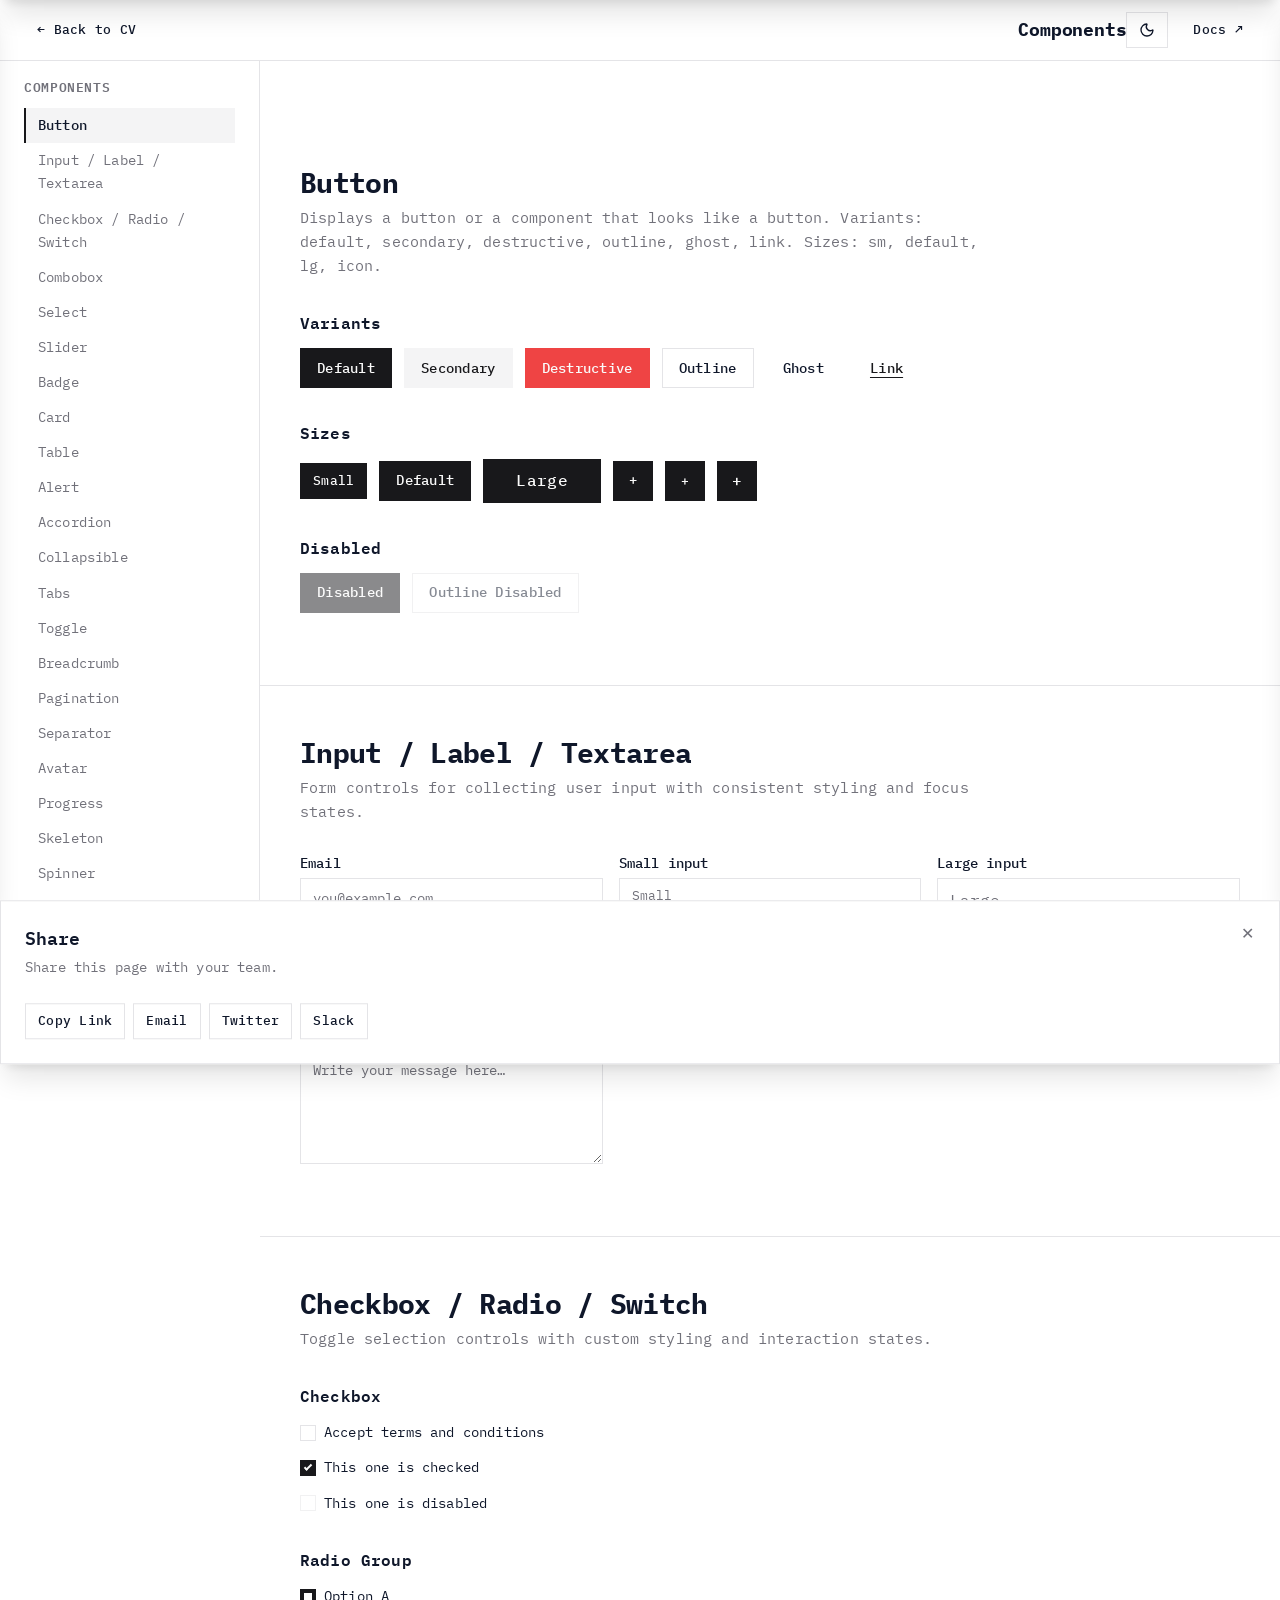
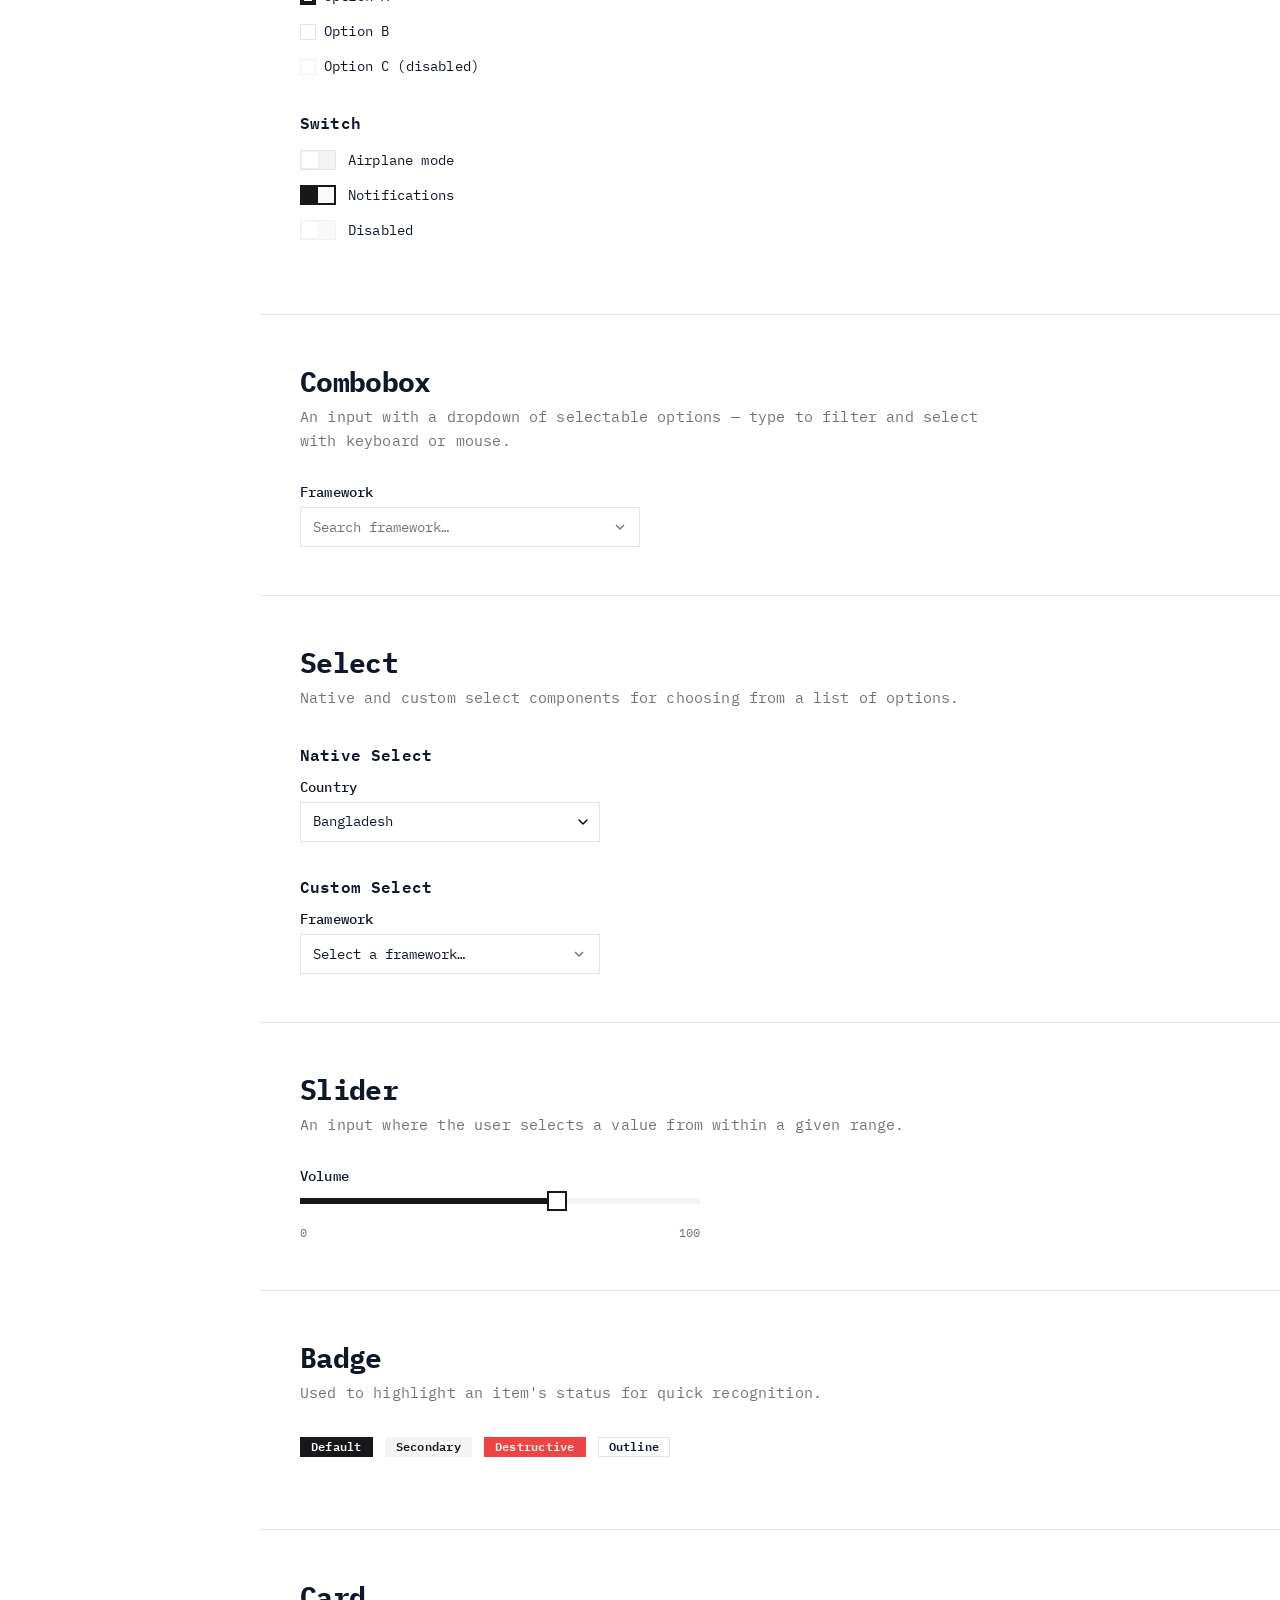
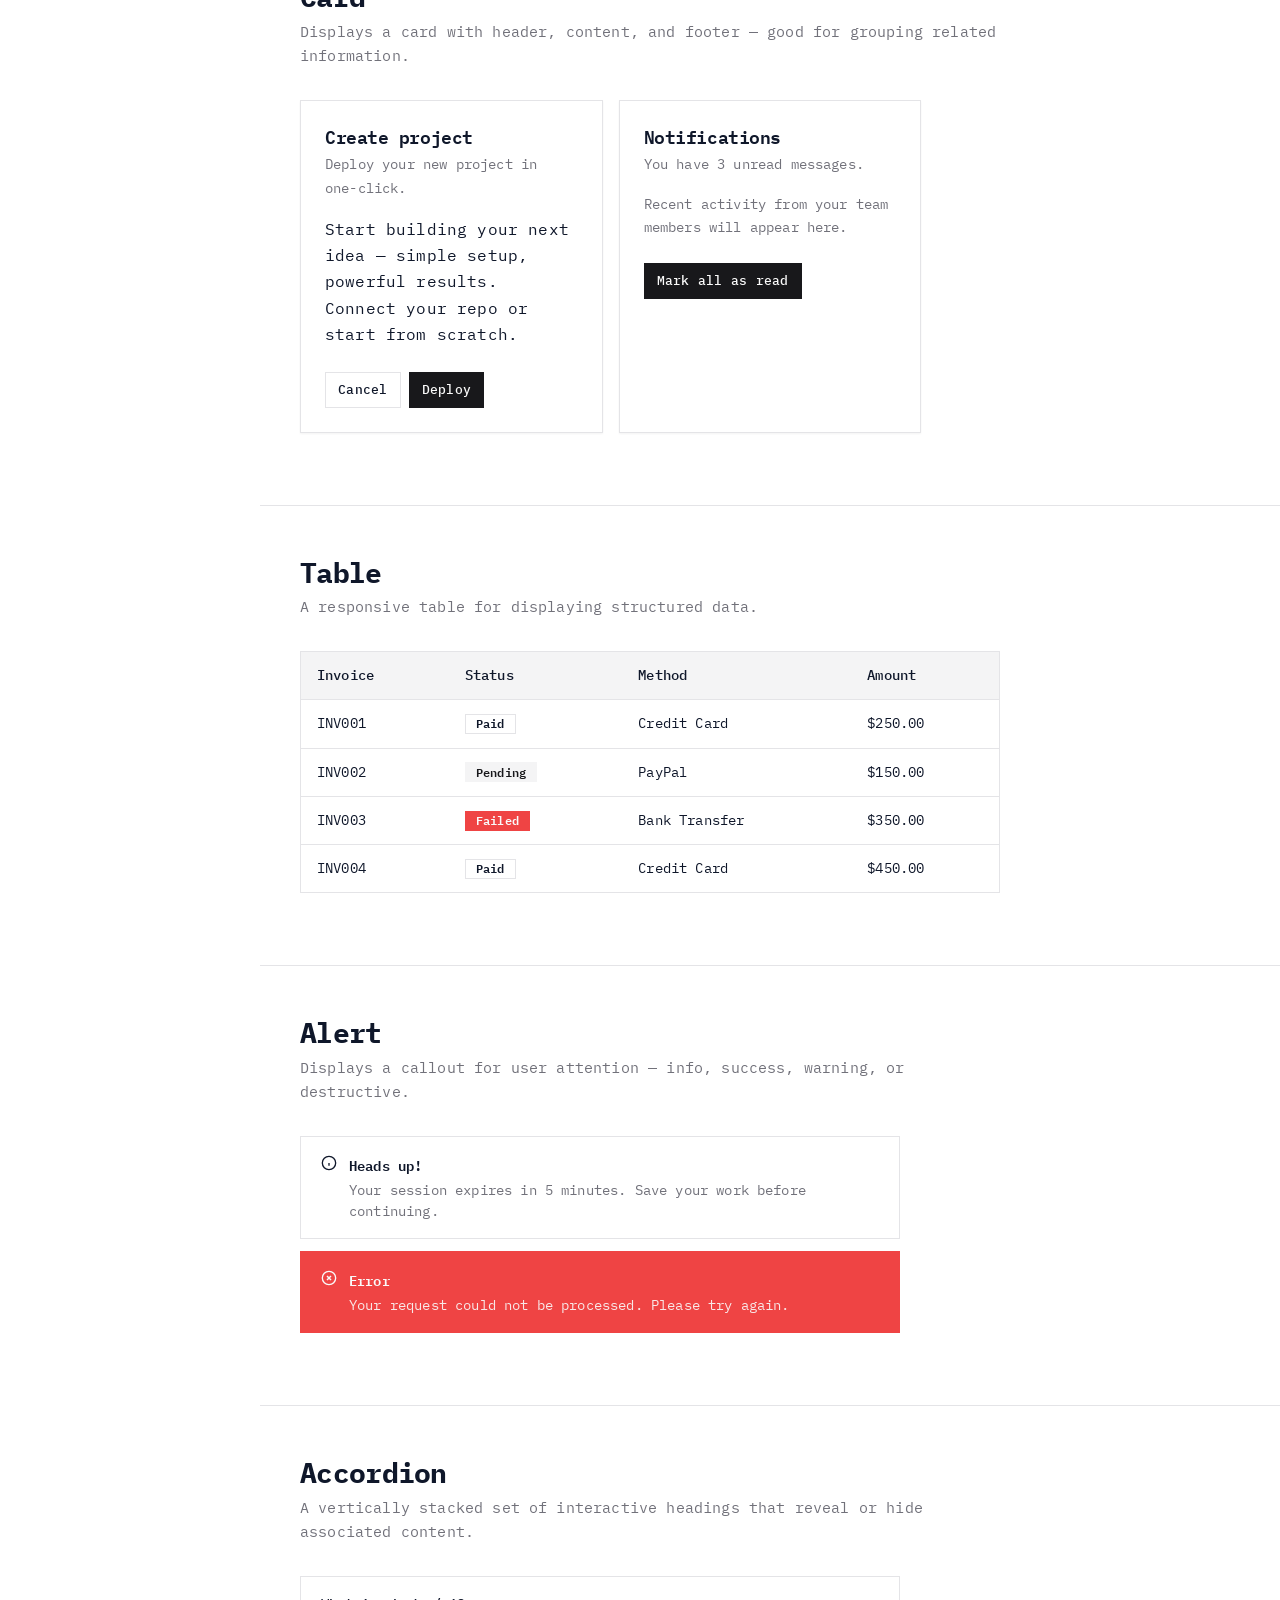
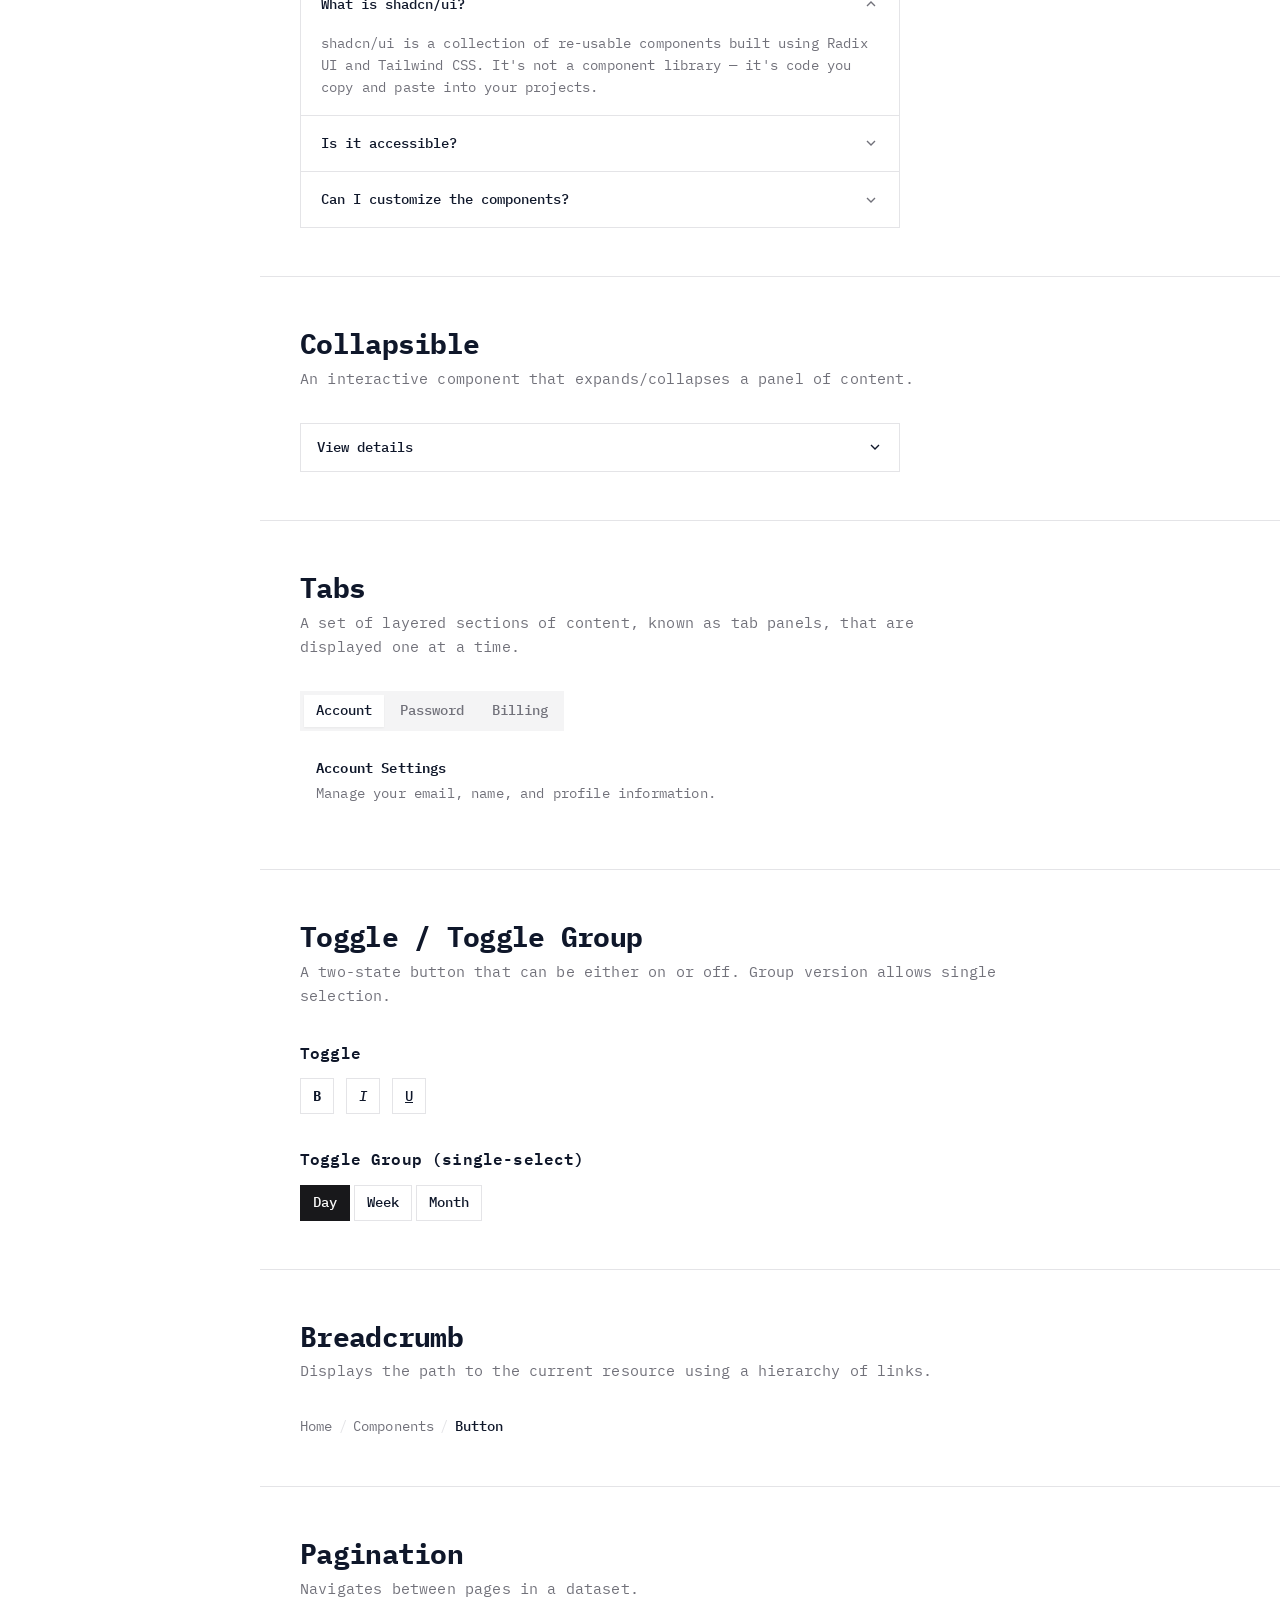
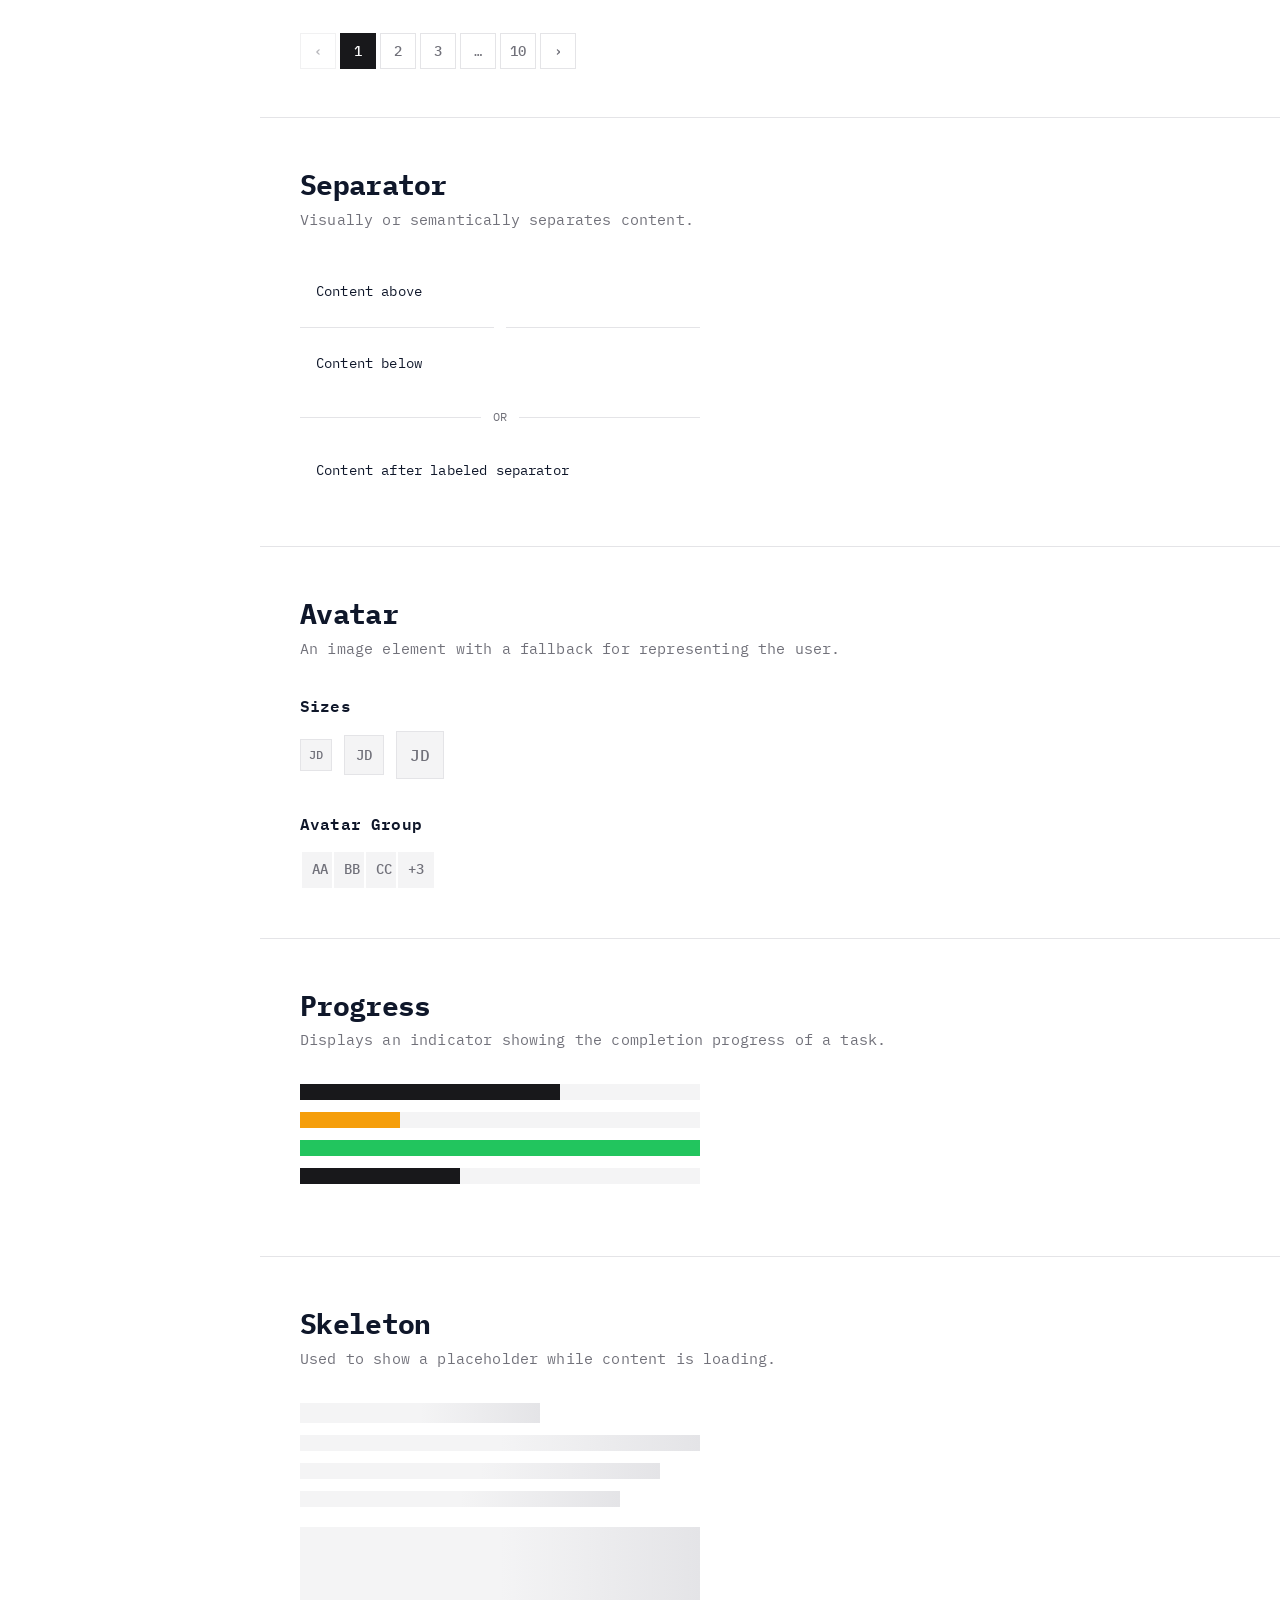
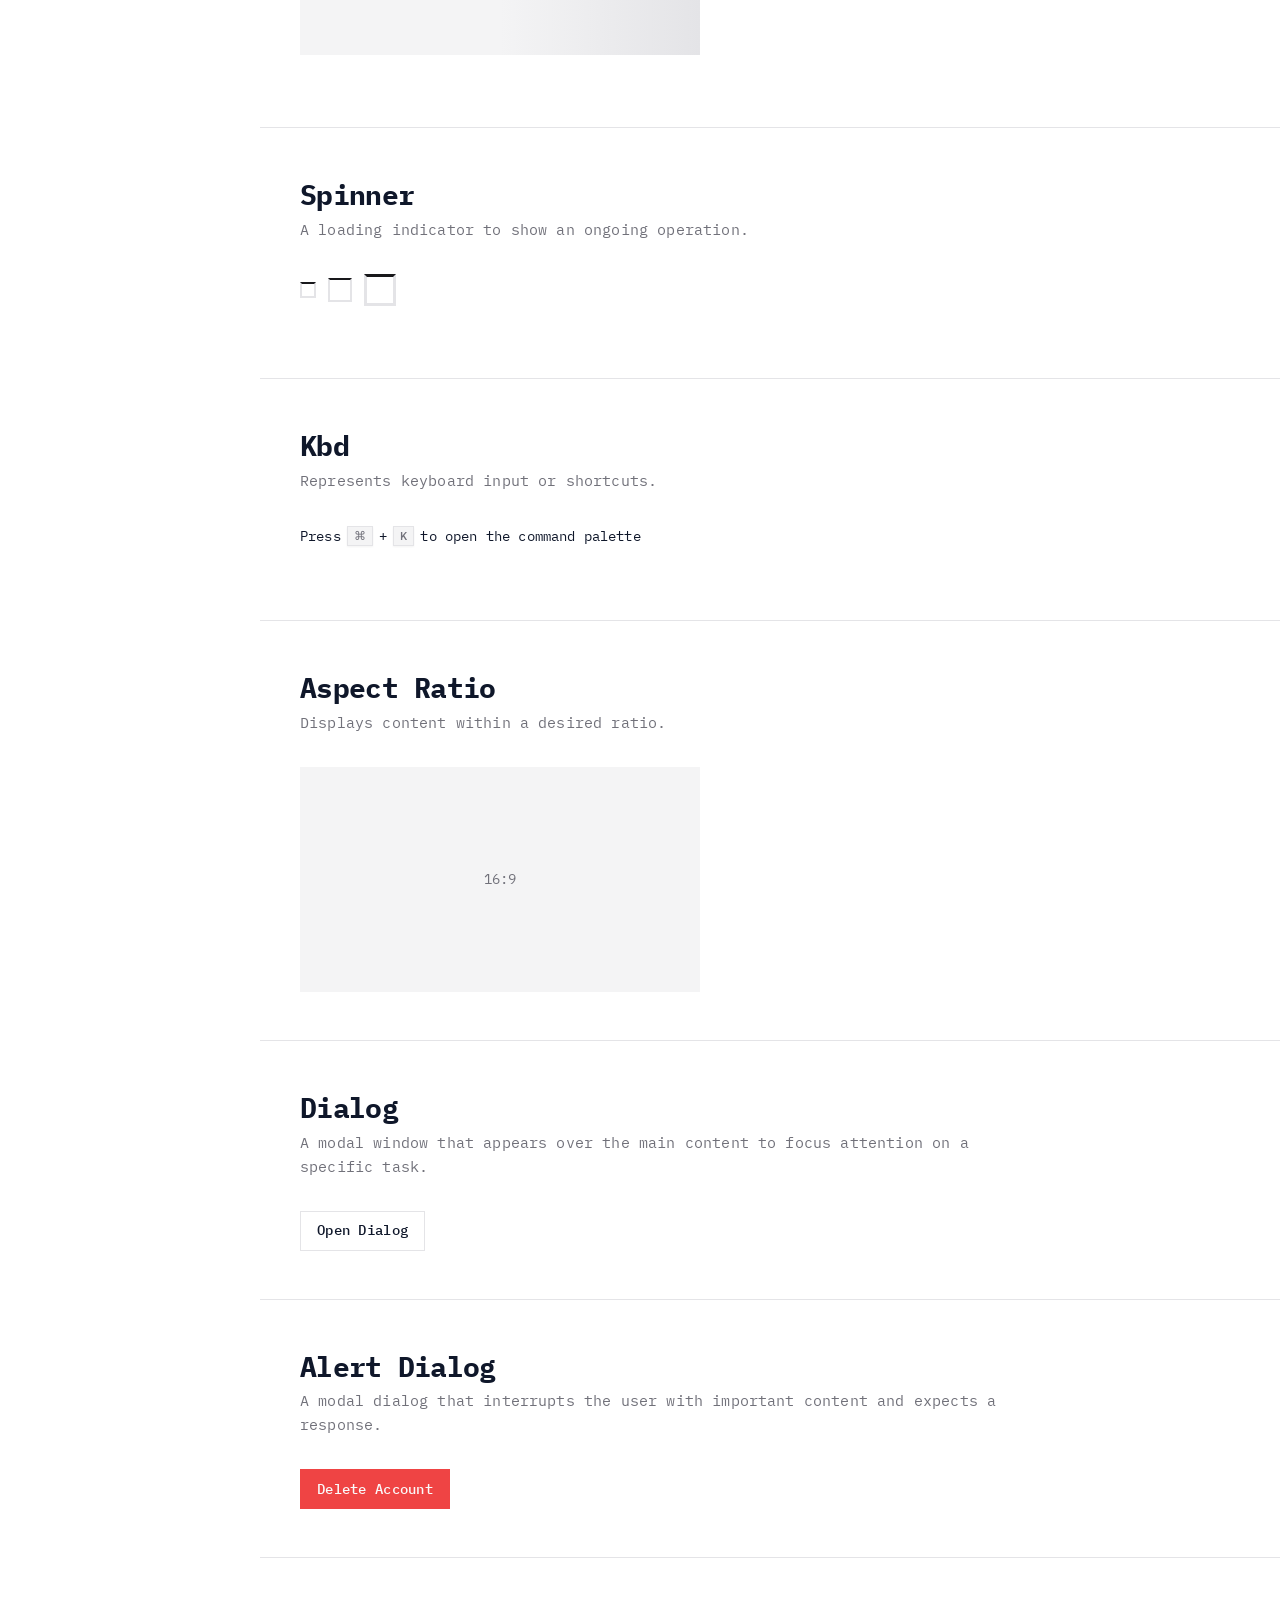
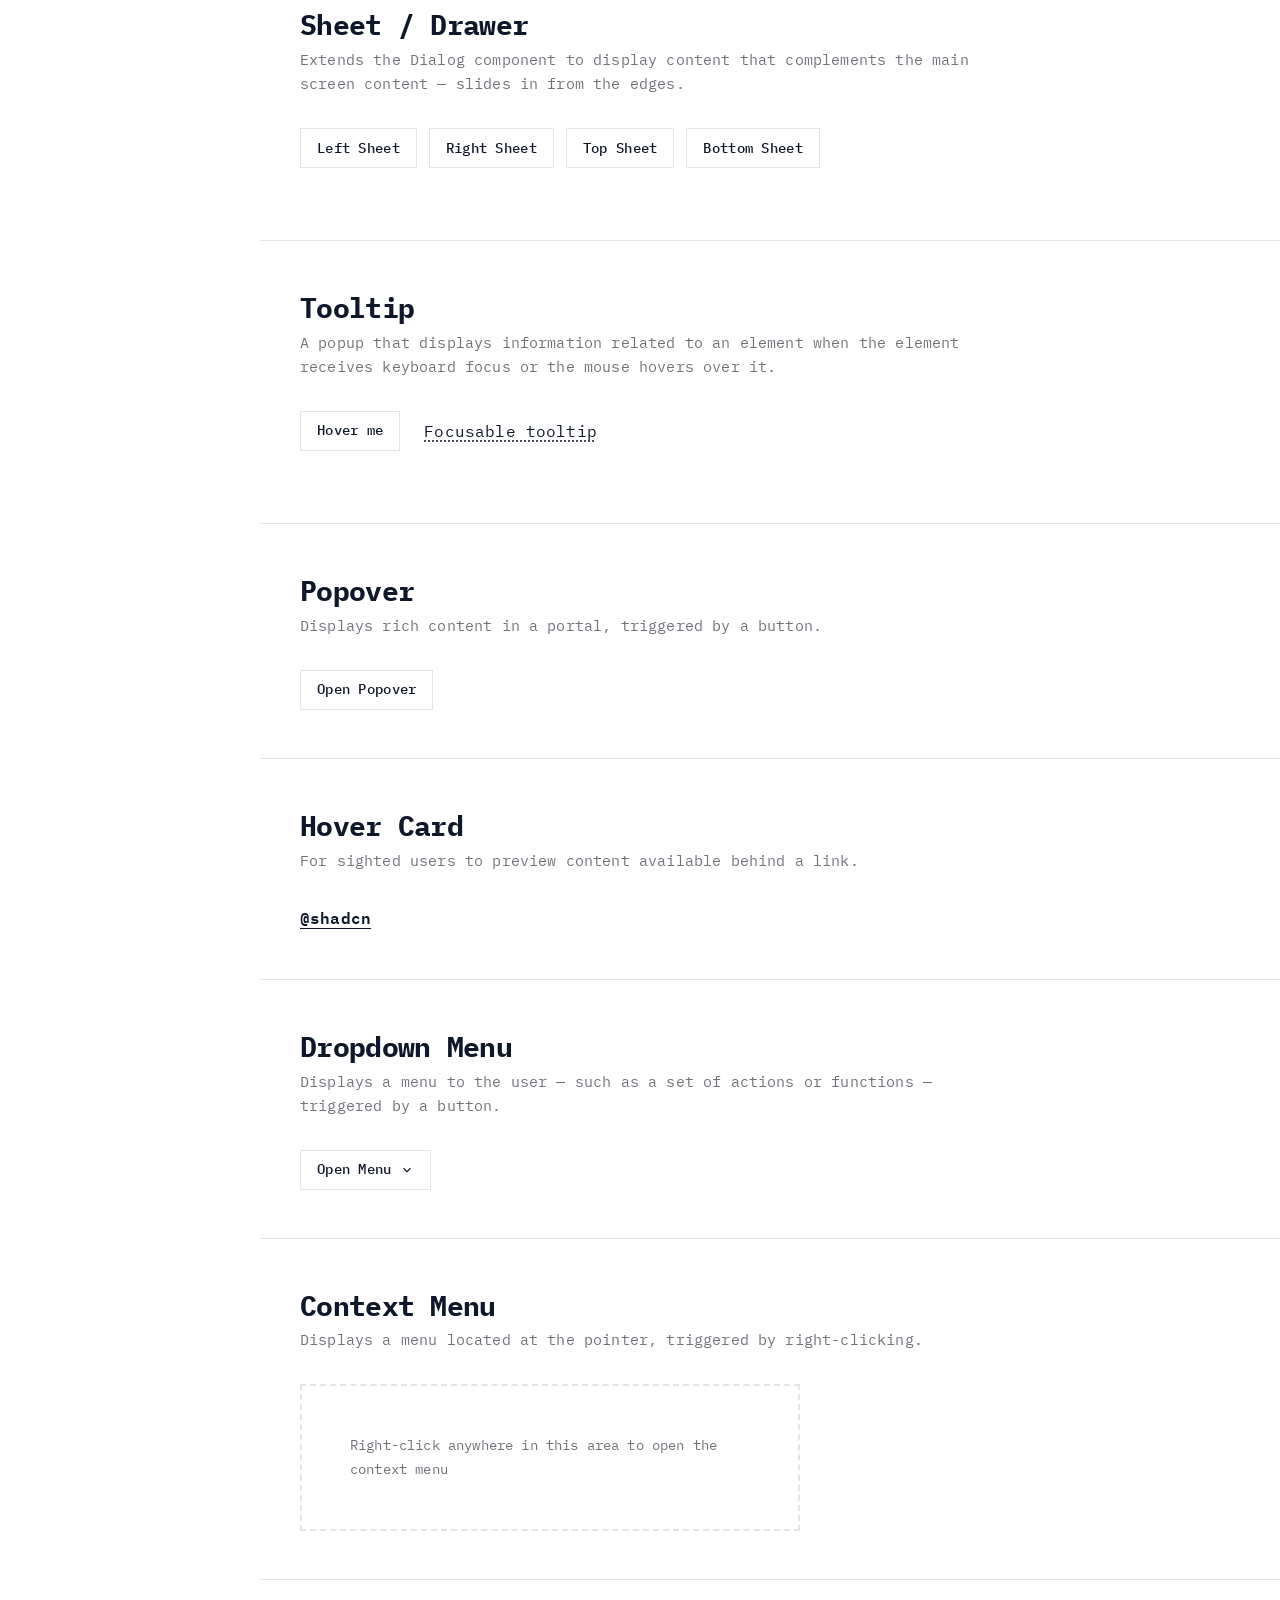
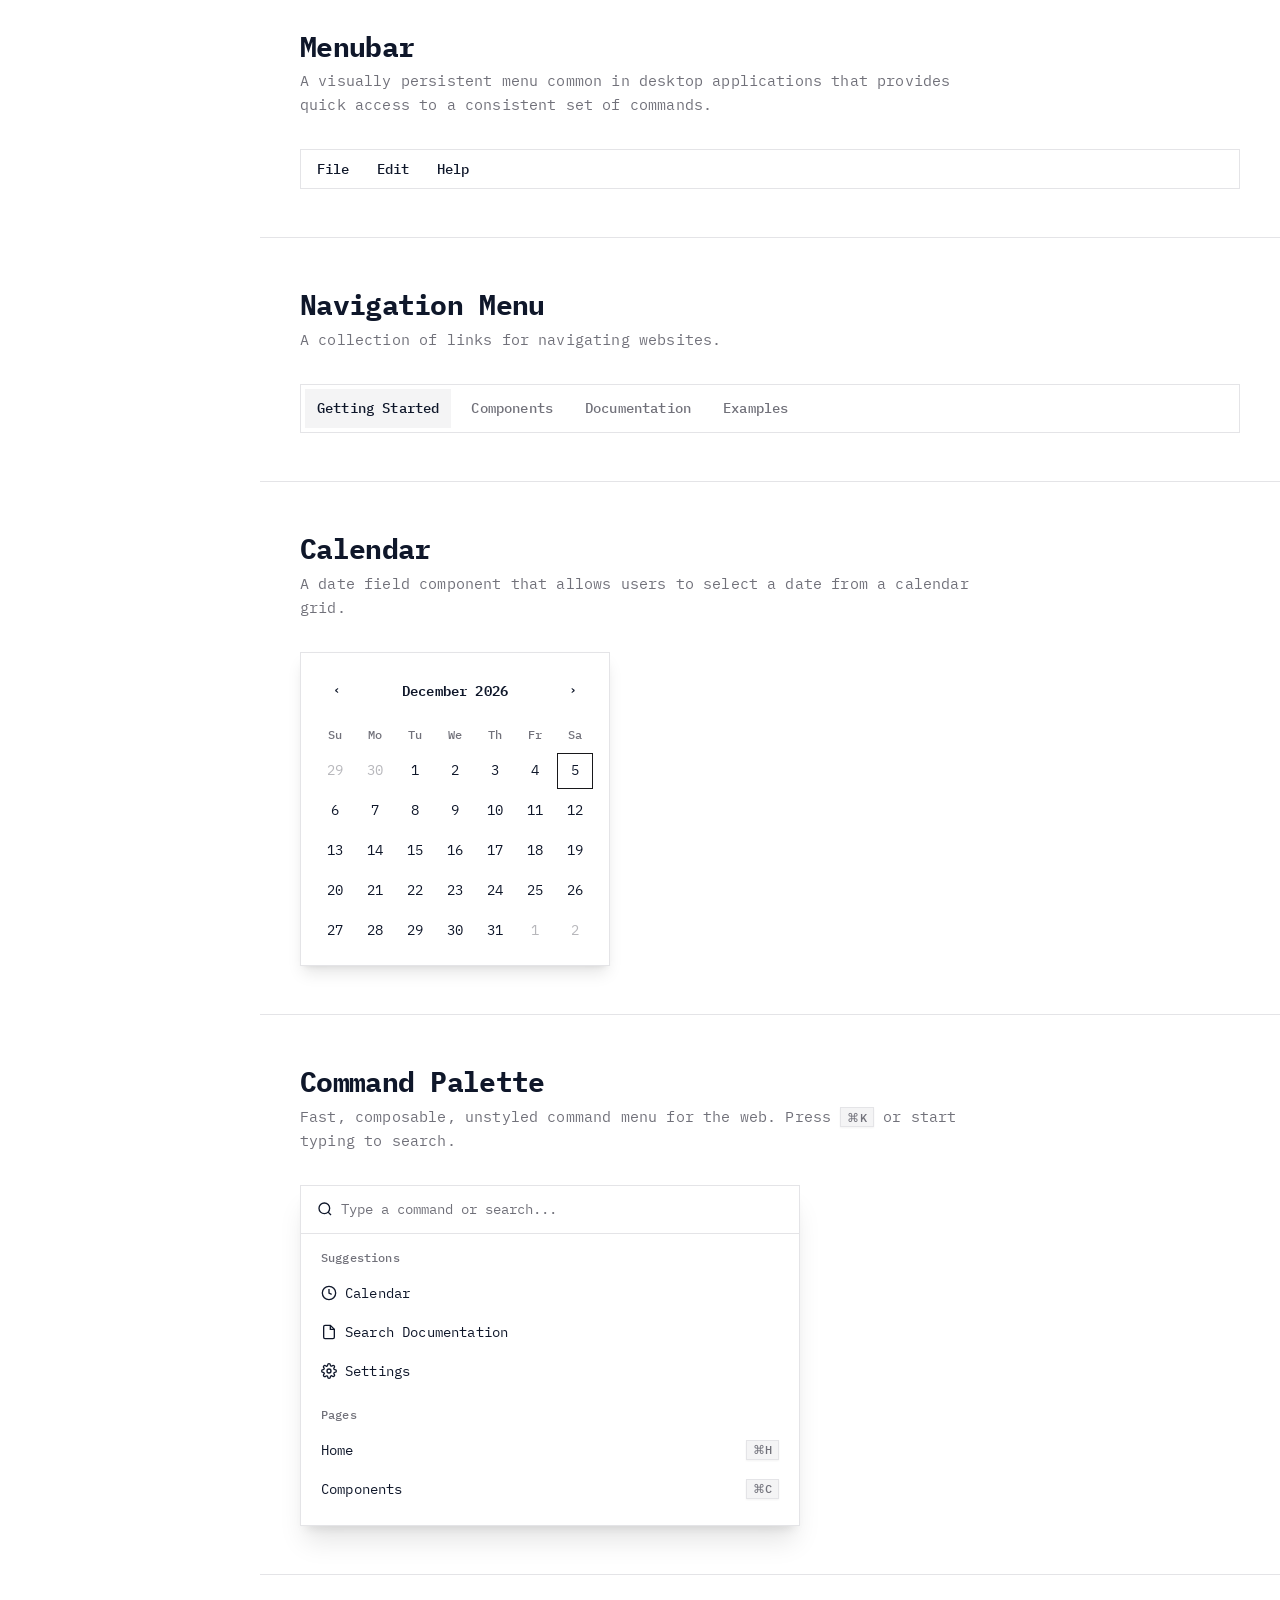
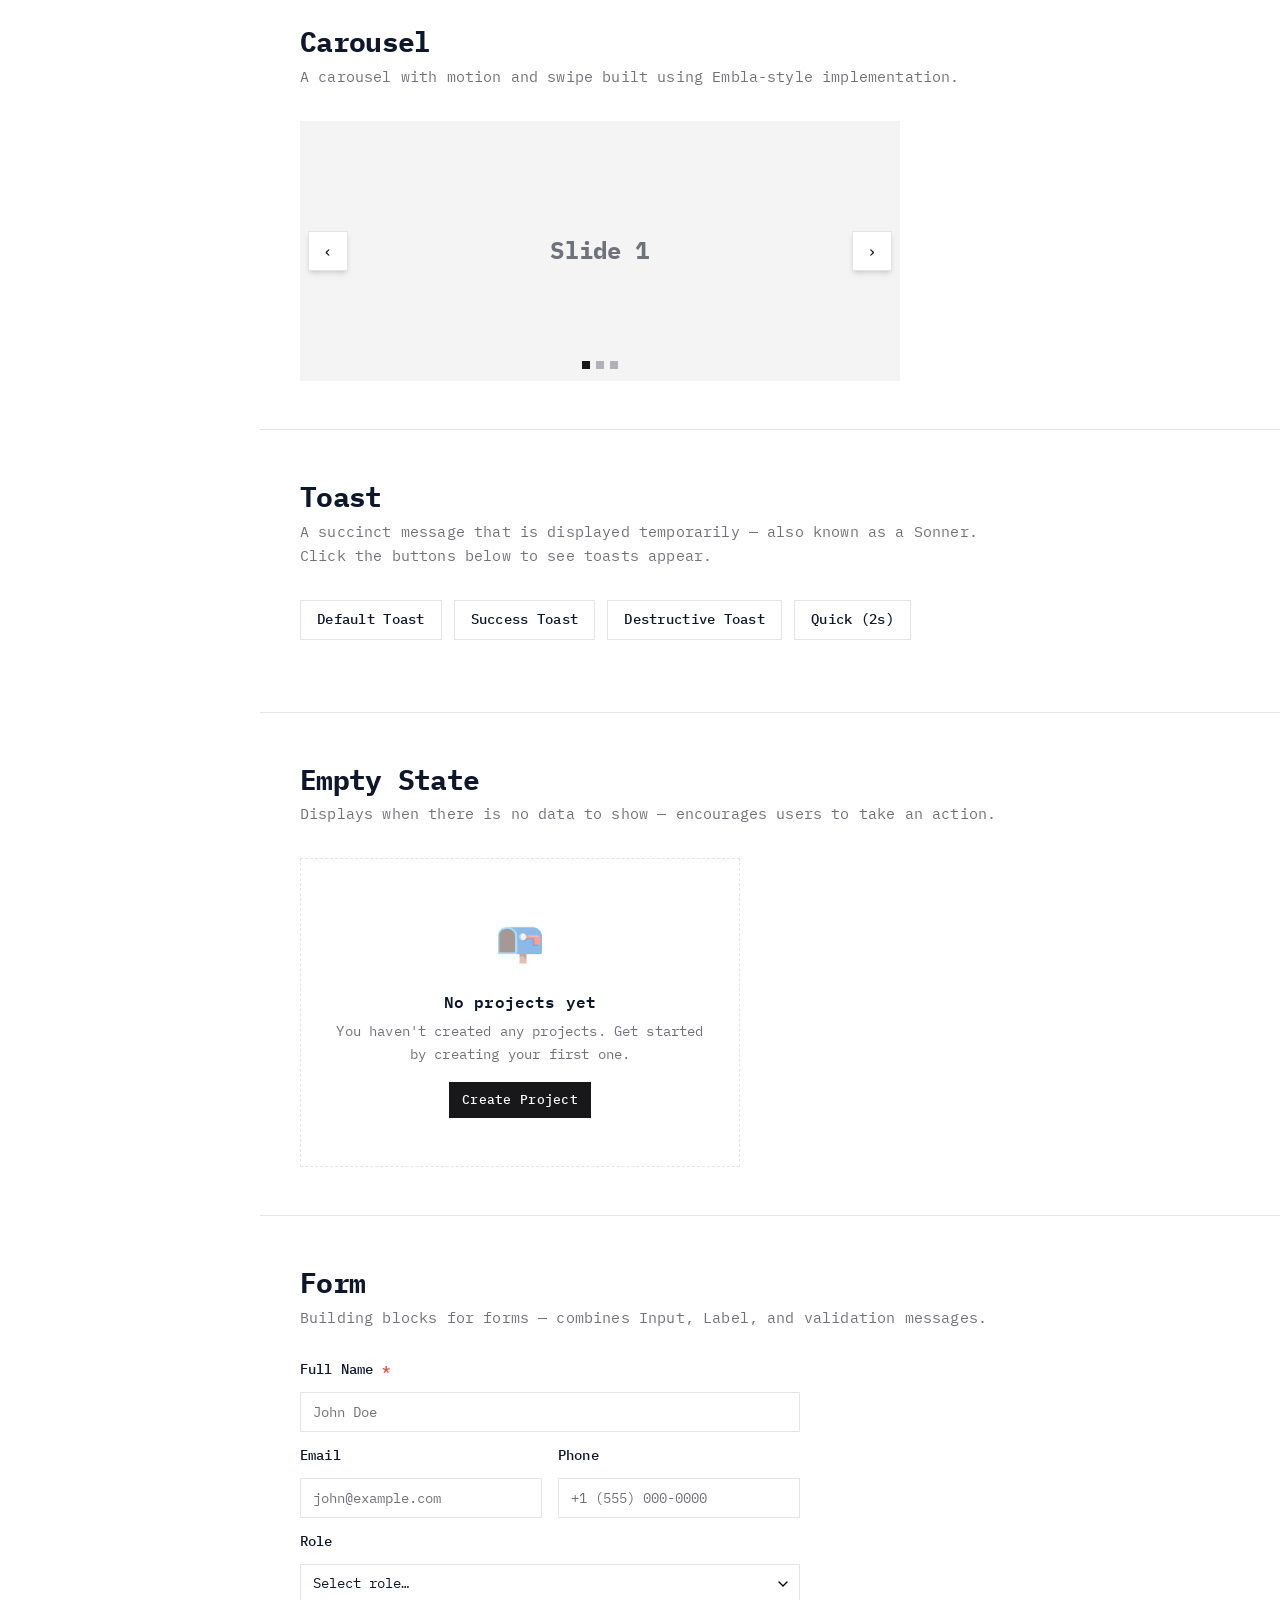
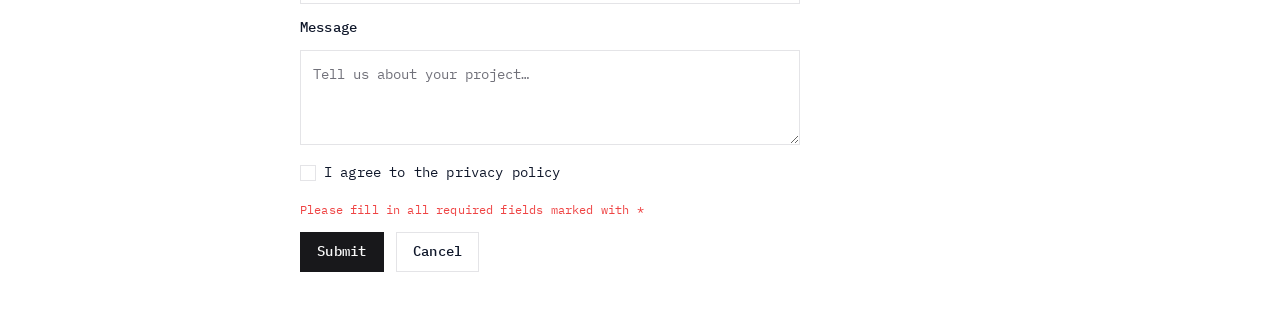
==== commit 9646d280: "feat: SEO completo — OG tags, Twitter Cards, JSON-LD, sitemap, robots.txt - Agregar Open Graph, Twit" ====
--- a/components.html
+++ b/components.html
@@ -4,6 +4,7 @@
     <meta charset="UTF-8">
     <meta name="viewport" content="width=device-width, initial-scale=1.0">
     <meta name="description" content="shadcn/ui — Pure CSS & JavaScript component replicas">
+    <meta name="robots" content="noindex">
     <title>shadcn/ui — Components</title>
     <link rel="preconnect" href="https://fonts.googleapis.com">
     <link rel="preconnect" href="https://fonts.gstatic.com" crossorigin>
